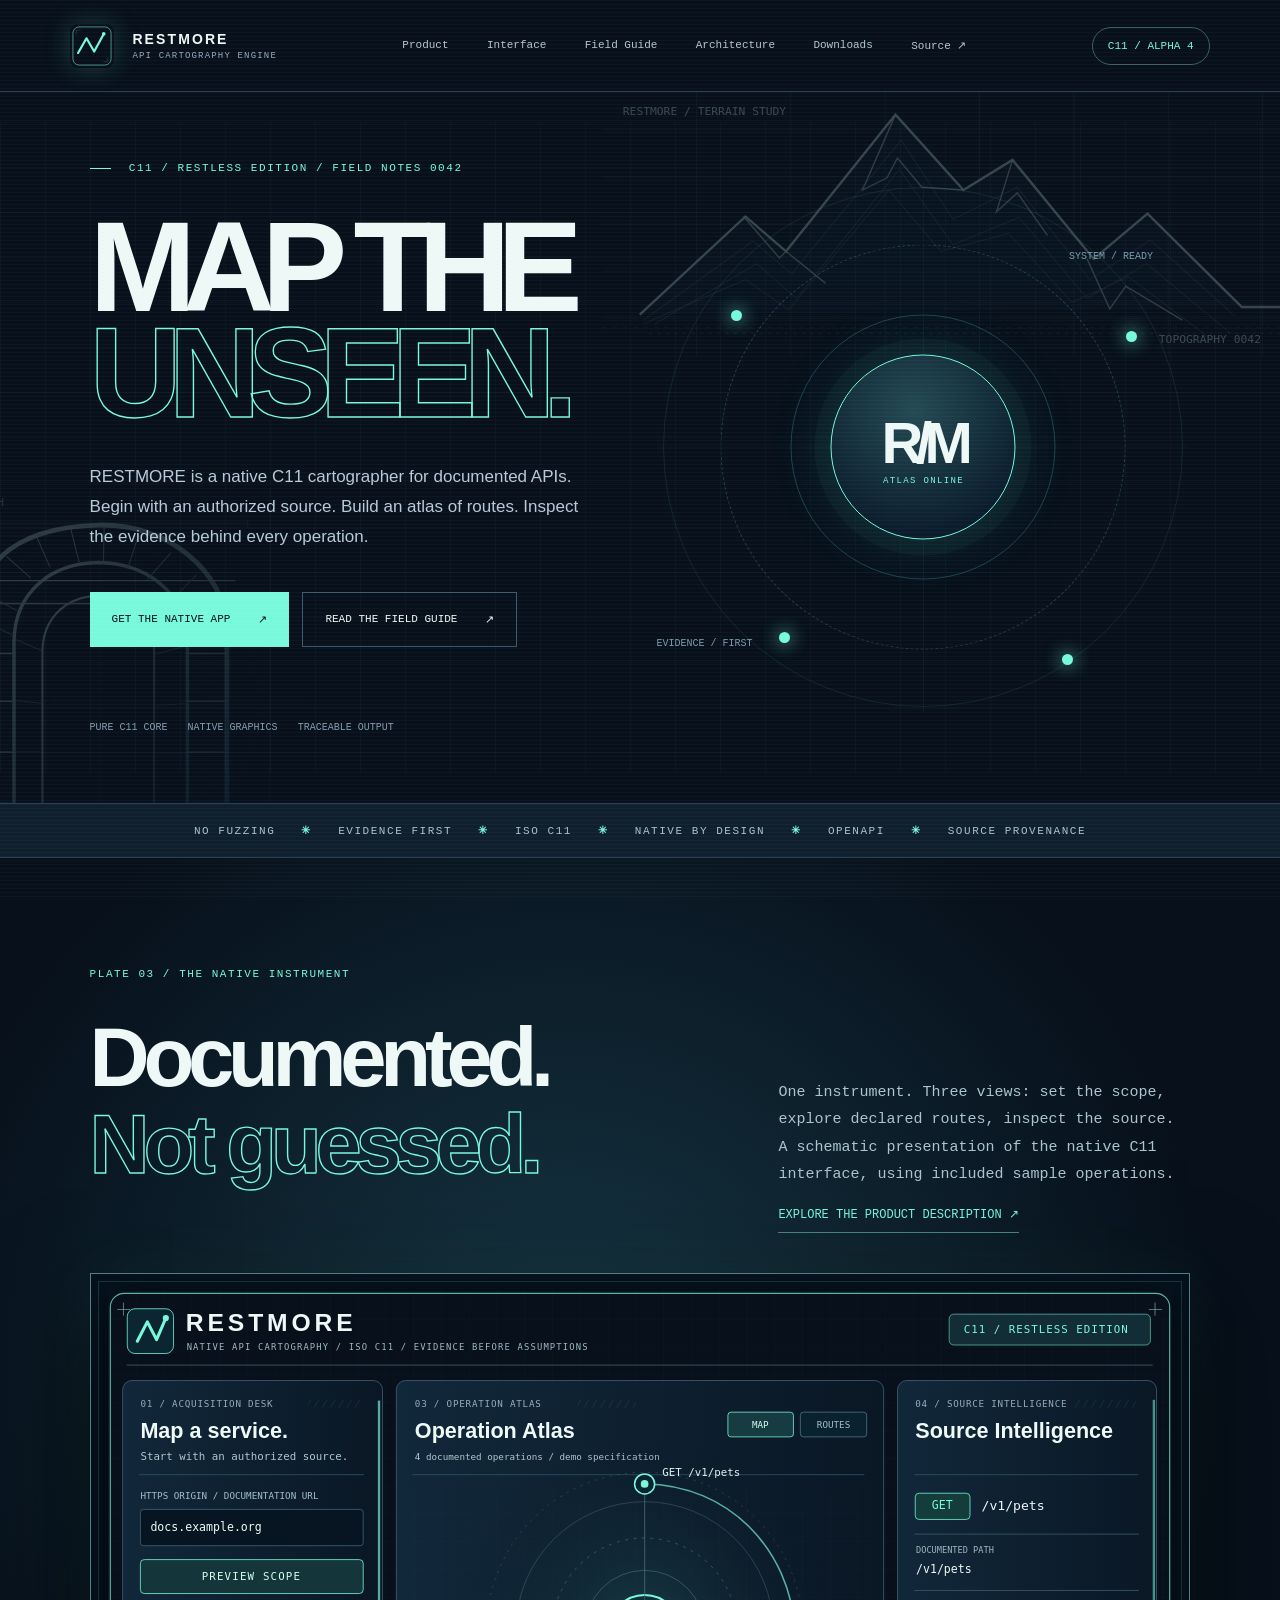
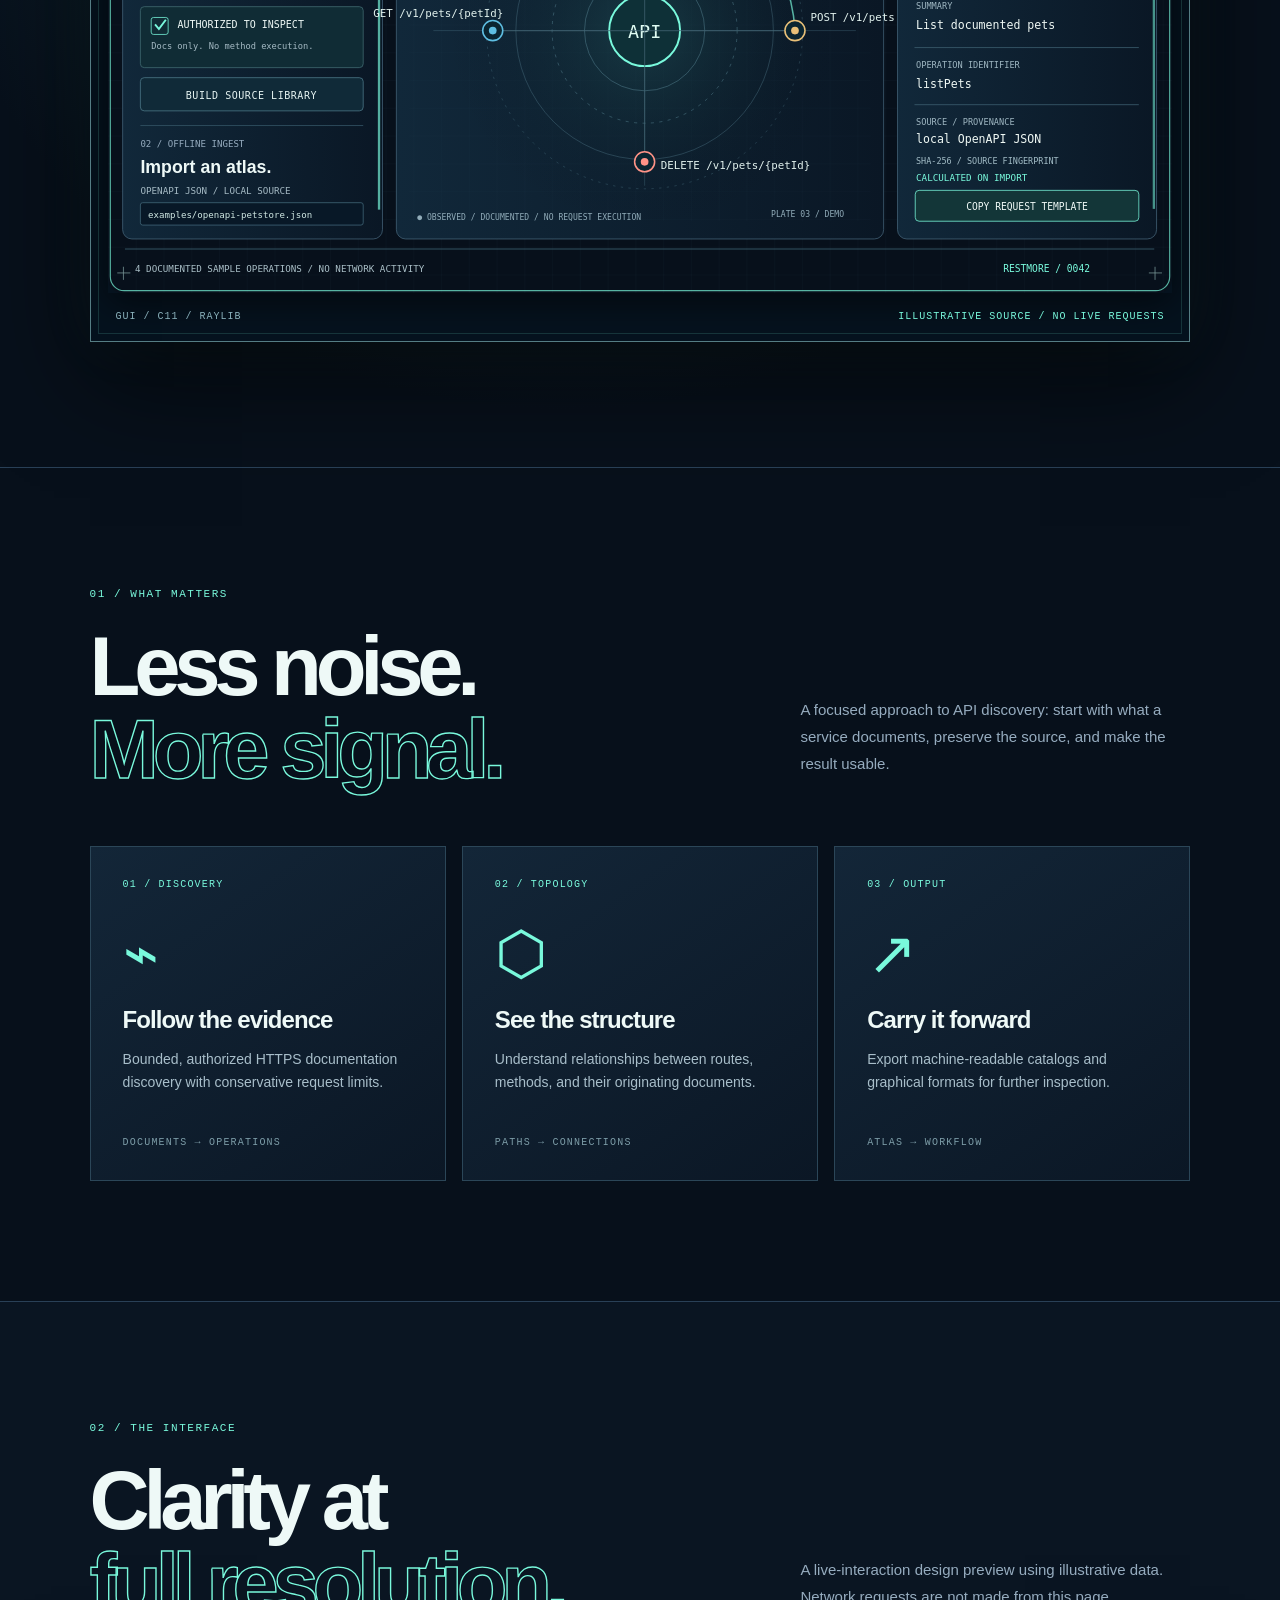
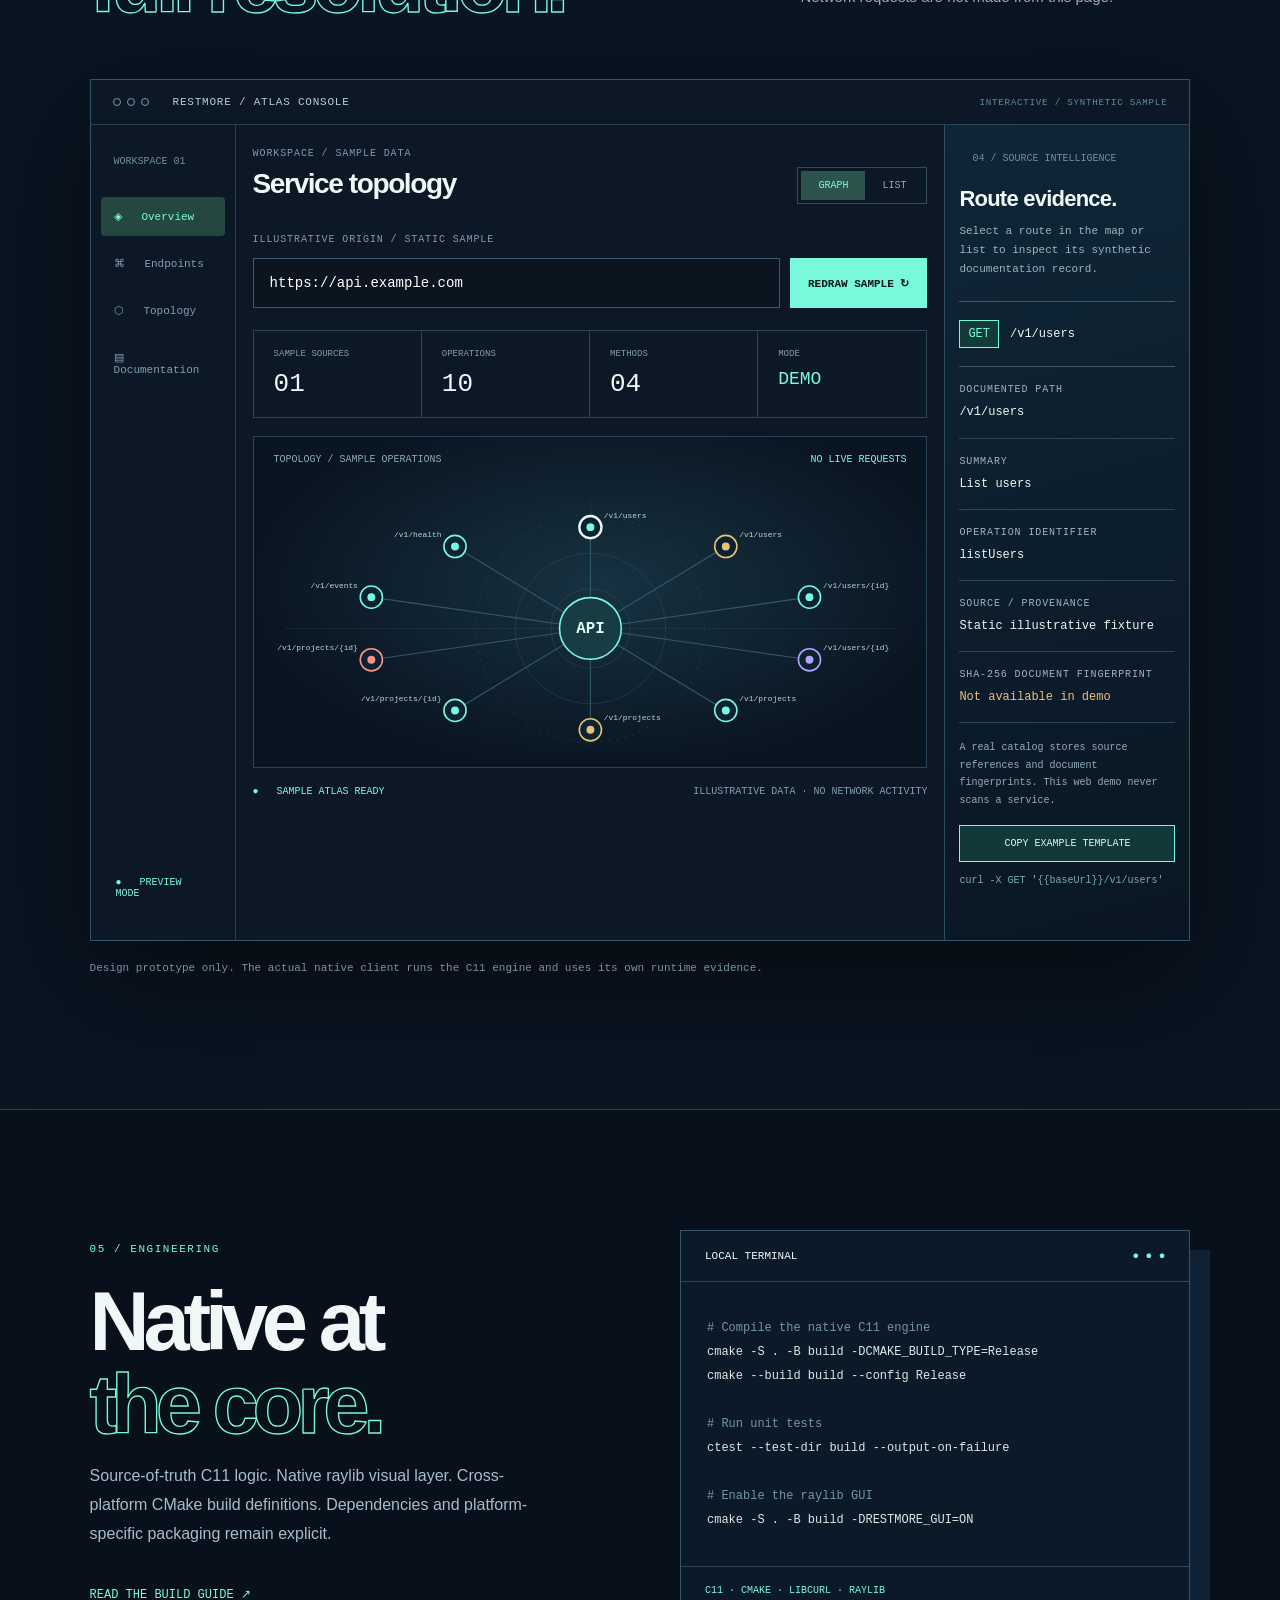
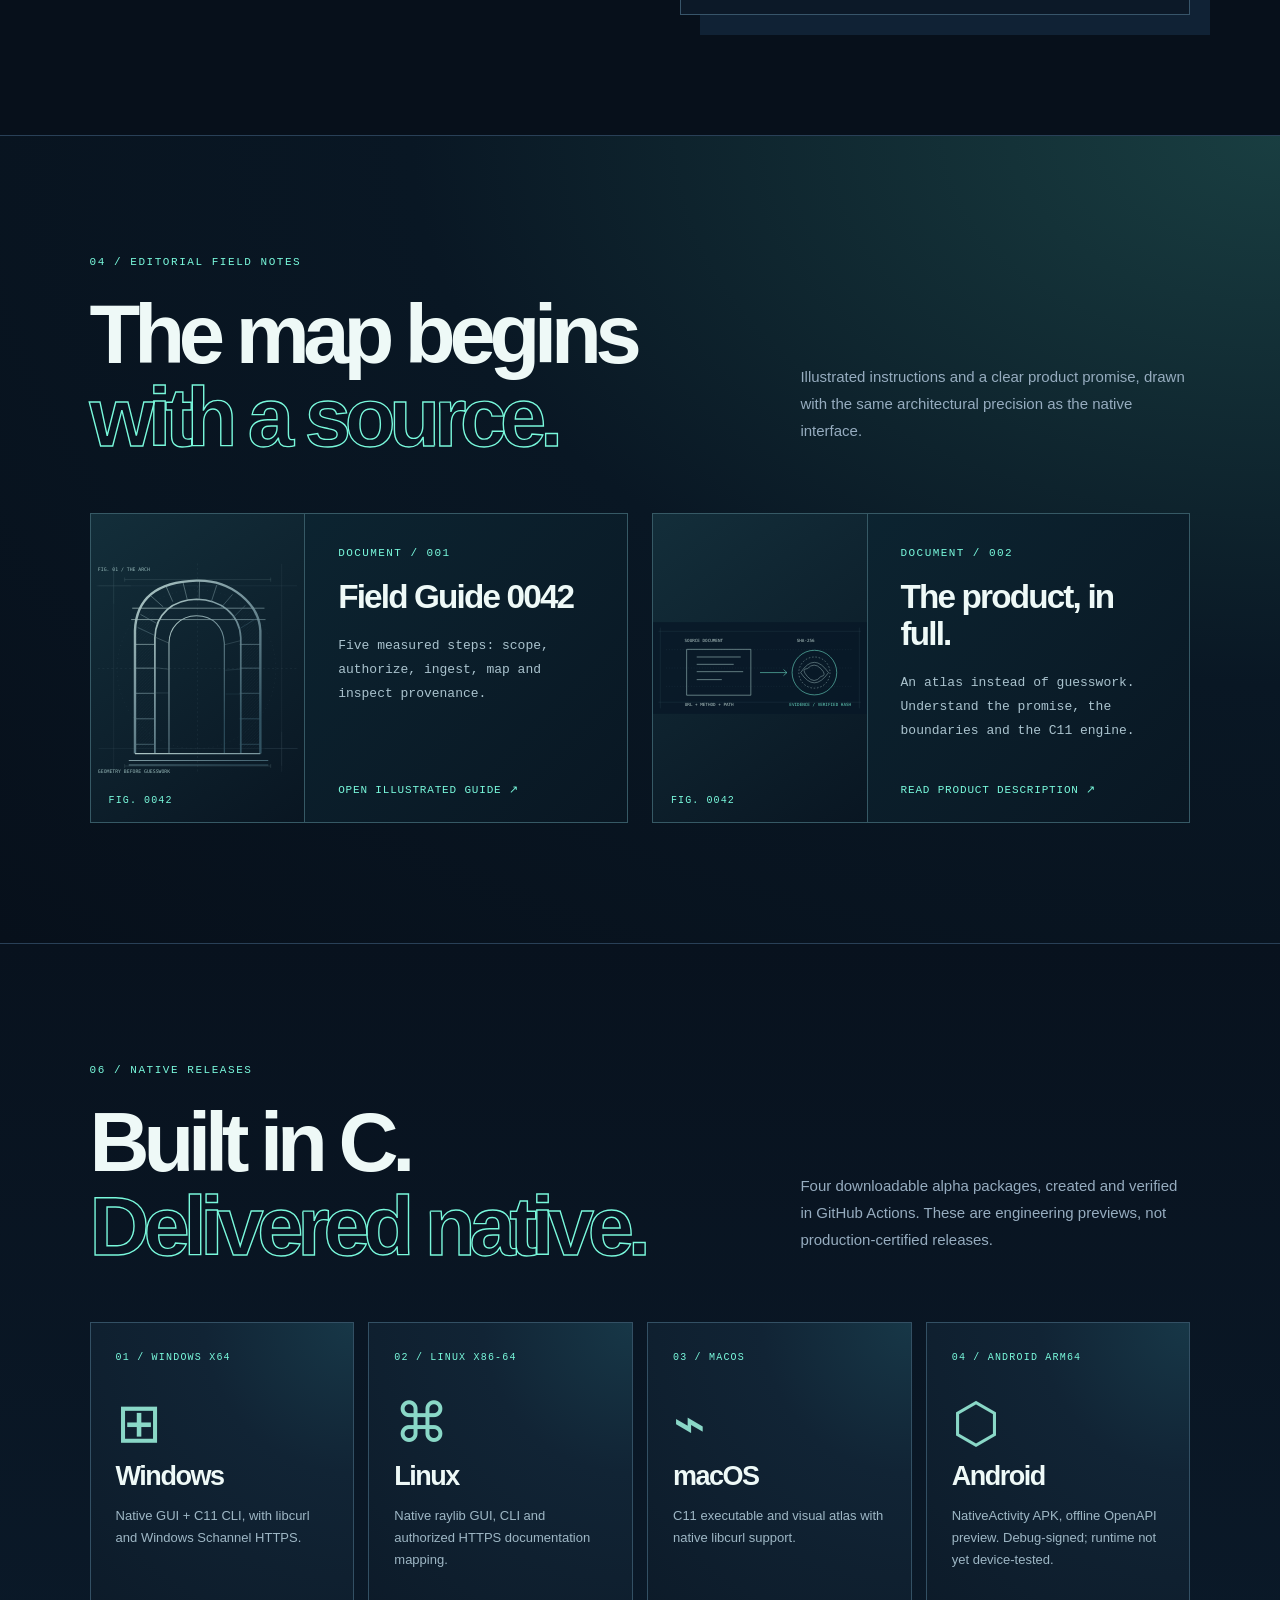
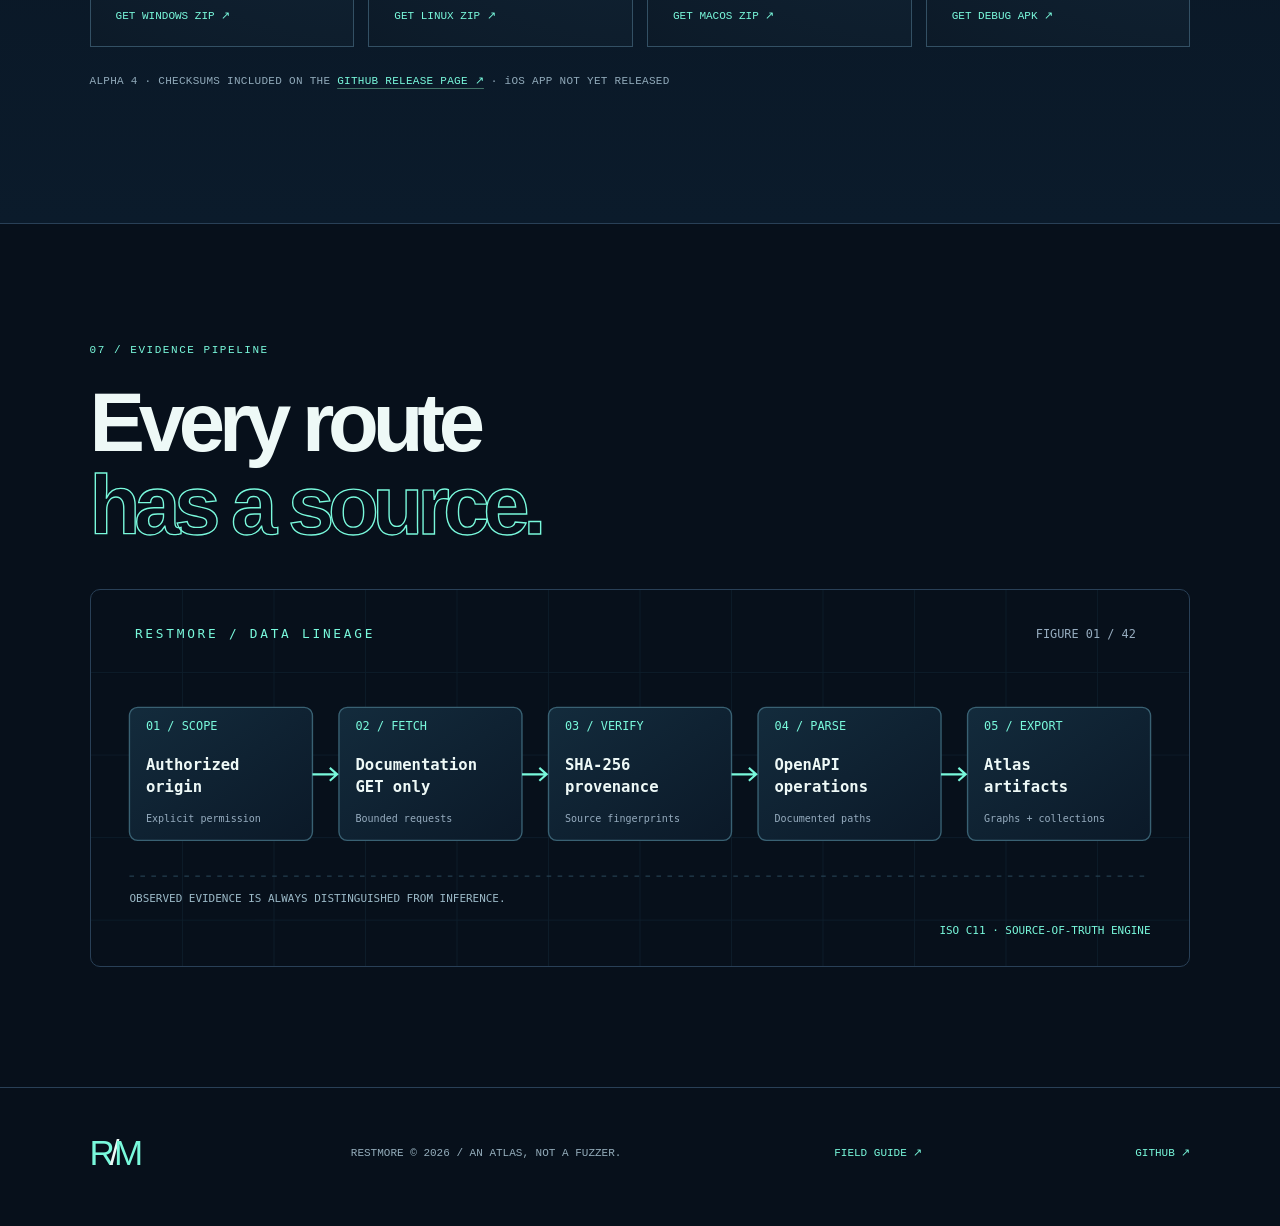
==== docs/index.html @ 7ebfd9aa "feat(pages): interactive synthetic operation inspector, route navigation and full three-column nativ" ====
<!doctype html>
<html lang="en"><head><meta charset="utf-8"><meta name="viewport" content="width=device-width,initial-scale=1">
<meta name="theme-color" content="#07101b"><meta name="description" content="RESTMORE. Evidence-first, native API cartography in C11.">
<title>RESTMORE / MAP THE UNSEEN.</title><link rel="icon" href="assets/restmore-mark.svg" type="image/svg+xml"><link rel="stylesheet" href="style.css"></head>
<body><header class="header"><a class="brand" href="#"><img class="brand-mark" src="assets/restmore-mark.svg" alt="" width="44" height="44"><span>RESTMORE<small>API CARTOGRAPHY ENGINE</small></span></a><nav><a href="product.html">Product</a><a href="#interface">Interface</a><a href="field-guide.html">Field Guide</a><a href="#architecture">Architecture</a><a href="#downloads">Downloads</a><a href="https://github.com/bspippi1337/restmore">Source ↗</a></nav><span class="version">C11 / ALPHA 4</span></header>
<main><section class="hero"><img class="hero-engraving" src="assets/engraved-arch.svg" alt="" aria-hidden="true"><img class="hero-terrain" src="assets/mountain-section.svg" alt="" aria-hidden="true"><div class="hero-copy"><div class="eyebrow"><i></i> C11 / RESTLESS EDITION / FIELD NOTES 0042</div><h1>MAP THE<br><em>UNSEEN.</em></h1><p>RESTMORE is a native C11 cartographer for documented APIs. Begin with an authorized source. Build an atlas of routes. Inspect the evidence behind every operation.</p><div class="buttons"><a class="primary" href="#downloads">GET THE NATIVE APP <span>↗</span></a><a class="outline" href="field-guide.html">READ THE FIELD GUIDE <span>↗</span></a></div><div class="hero-meta"><span>PURE C11 CORE</span><span>NATIVE GRAPHICS</span><span>TRACEABLE OUTPUT</span></div></div><div class="orbital" aria-label="Abstract concentric node network"><div class="orbit o1"></div><div class="orbit o2"></div><div class="orbit o3"></div><div class="center"><b>R/M</b><small>ATLAS ONLINE</small></div><span class="node n1"></span><span class="node n2"></span><span class="node n3"></span><span class="node n4"></span><div class="datum d1">SYSTEM / READY</div><div class="datum d2">EVIDENCE / FIRST</div></div></section>
<div class="ribbon">NO FUZZING <b>✳</b> EVIDENCE FIRST <b>✳</b> ISO C11 <b>✳</b> NATIVE BY DESIGN <b>✳</b> OPENAPI <b>✳</b> SOURCE PROVENANCE</div>
<section class="showcase" aria-labelledby="showcase-title">
<div class="showcase-heading"><div class="eyebrow">PLATE 03 / THE NATIVE INSTRUMENT</div><h2 id="showcase-title">Documented.<br><em>Not guessed.</em></h2><p>One instrument. Three views: set the scope, explore declared routes, inspect the source. A schematic presentation of the native C11 interface, using included sample operations.</p><a class="showcase-link" href="product.html">EXPLORE THE PRODUCT DESCRIPTION ↗</a></div>
<div class="showcase-frame"><img src="assets/native-console-plate.svg" alt="RESTMORE native interface illustration: acquisition desk, orbital operation atlas, and source intelligence inspector. Uses illustrative OpenAPI petstore data." loading="eager" decoding="async"><div class="showcase-frame-footer"><span>GUI / C11 / RAYLIB</span><span>ILLUSTRATIVE SOURCE / NO LIVE REQUESTS</span></div></div>
</section><section class="section" id="mission"><div class="section-head"><div><div class="eyebrow">01 / WHAT MATTERS</div><h2>Less noise.<br><em>More signal.</em></h2></div><p>A focused approach to API discovery: start with what a service documents, preserve the source, and make the result usable.</p></div><div class="cards"><article><div class="index">01 / DISCOVERY</div><div class="symbol">⌁</div><h3>Follow the evidence</h3><p>Bounded, authorized HTTPS documentation discovery with conservative request limits.</p><footer>DOCUMENTS → OPERATIONS</footer></article><article><div class="index">02 / TOPOLOGY</div><div class="symbol">⬡</div><h3>See the structure</h3><p>Understand relationships between routes, methods, and their originating documents.</p><footer>PATHS → CONNECTIONS</footer></article><article><div class="index">03 / OUTPUT</div><div class="symbol">↗</div><h3>Carry it forward</h3><p>Export machine-readable catalogs and graphical formats for further inspection.</p><footer>ATLAS → WORKFLOW</footer></article></div></section>
<section class="section interface" id="interface"><div class="section-head"><div><div class="eyebrow">02 / THE INTERFACE</div><h2>Clarity at<br><em>full resolution.</em></h2></div><p>A live-interaction design preview using illustrative data. Network requests are not made from this page.</p></div><div class="app"><div class="app-title"><span><i></i><i></i><i></i></span> RESTMORE / ATLAS CONSOLE <small>INTERACTIVE / SYNTHETIC SAMPLE</small></div><div class="app-inner"><aside><div class="sidebar-label">WORKSPACE 01</div><div class="active">◈ &nbsp; Overview</div><div>⌘ &nbsp; Endpoints</div><div>⬡ &nbsp; Topology</div><div>▤ &nbsp; Documentation</div><div class="sidebar-status">● &nbsp; PREVIEW MODE</div></aside><div class="canvas"><div class="canvas-top"><div><small>WORKSPACE / SAMPLE DATA</small><h3>Service topology</h3></div><div class="switch"><button class="selected" data-mode="graph" type="button" aria-pressed="true">GRAPH</button><button data-mode="list" type="button" aria-pressed="false">LIST</button></div></div><label for="origin">ILLUSTRATIVE ORIGIN / STATIC SAMPLE</label><div class="target"><input id="origin" value="https://api.example.com" aria-label="Illustrative source, not a live target" readonly><button id="render" type="button">REDRAW SAMPLE ↻</button></div><div class="stats"><div><small>SAMPLE SOURCES</small><strong>01</strong></div><div><small>OPERATIONS</small><strong>10</strong></div><div><small>METHODS</small><strong>04</strong></div><div><small>MODE</small><strong class="mint">DEMO</strong></div></div><div class="viz" id="viz"><div class="viz-label">TOPOLOGY / SAMPLE OPERATIONS <span>NO LIVE REQUESTS</span></div><svg id="graph" viewBox="0 0 850 330" role="img" aria-label="Illustrative API topology"><g id="edges"></g><g id="vertices"></g></svg></div><div class="list" id="list" hidden></div><div class="bottom">● &nbsp; SAMPLE ATLAS READY <span>ILLUSTRATIVE DATA · NO NETWORK ACTIVITY</span></div></div>
<section class="web-inspector" aria-label="Illustrative source intelligence"><span class="sidebar-label">04 / SOURCE INTELLIGENCE</span><h3>Route evidence.</h3><p class="inspector-intro">Select a route in the map or list to inspect its synthetic documentation record.</p>
<div class="inspector-method-row"><span id="inspector-method" class="inspector-method" data-method="GET">GET</span><code id="inspector-path">/v1/users</code></div>
<dl><dt>DOCUMENTED PATH</dt><dd id="inspector-path-detail">/v1/users</dd><dt>SUMMARY</dt><dd id="inspector-summary">List users</dd><dt>OPERATION IDENTIFIER</dt><dd id="inspector-id">listUsers</dd><dt>SOURCE / PROVENANCE</dt><dd>Static illustrative fixture</dd><dt>SHA-256 DOCUMENT FINGERPRINT</dt><dd class="inspector-caution">Not available in demo</dd></dl>
<p class="inspector-note">A real catalog stores source references and document fingerprints. This web demo never scans a service.</p>
<button id="copy-template" class="copy-template" type="button">COPY EXAMPLE TEMPLATE</button>
<code id="inspector-template" class="inspector-template">curl -X GET '{{baseUrl}}/v1/users'</code>
<span id="copy-status" class="copy-status" role="status" aria-live="polite"></span>
</section></div></div><p class="disclaimer">Design prototype only. The actual native client runs the C11 engine and uses its own runtime evidence.</p></section>
<section class="section architecture" id="architecture"><div><div class="eyebrow">05 / ENGINEERING</div><h2>Native at<br><em>the core.</em></h2><p>Source-of-truth C11 logic. Native raylib visual layer. Cross-platform CMake build definitions. Dependencies and platform-specific packaging remain explicit.</p><a href="https://github.com/bspippi1337/restmore/blob/main/docs/BUILD.md" class="text-link">READ THE BUILD GUIDE ↗</a></div><div class="terminal"><div class="terminal-title">LOCAL TERMINAL <span>● ● ●</span></div><pre><code><span># Compile the native C11 engine</span>
cmake -S . -B build -DCMAKE_BUILD_TYPE=Release
cmake --build build --config Release

<span># Run unit tests</span>
ctest --test-dir build --output-on-failure

<span># Enable the raylib GUI</span>
cmake -S . -B build -DRESTMORE_GUI=ON</code></pre><div class="terminal-end">C11 · CMAKE · LIBCURL · RAYLIB</div></div></section><section class="section field-notes" id="guide"><div class="section-head"><div><div class="eyebrow">04 / EDITORIAL FIELD NOTES</div><h2>The map begins<br><em>with a source.</em></h2></div><p>Illustrated instructions and a clear product promise, drawn with the same architectural precision as the native interface.</p></div><div class="field-notes-grid"><a class="field-note" href="field-guide.html"><div class="field-note-art"><img src="assets/engraved-arch.svg" alt="Graphite-style architectural arch illustration, symbolizing an authorized starting point." loading="lazy"></div><div class="field-note-body"><span>DOCUMENT / 001</span><h3>Field Guide 0042</h3><p>Five measured steps: scope, authorize, ingest, map and inspect provenance.</p><strong>OPEN ILLUSTRATED GUIDE ↗</strong></div></a><a class="field-note" href="product.html"><div class="field-note-art"><img src="assets/evidence-ledger.svg" alt="Original evidence ledger illustration from document to SHA-256 fingerprint." loading="lazy"></div><div class="field-note-body"><span>DOCUMENT / 002</span><h3>The product, in full.</h3><p>An atlas instead of guesswork. Understand the promise, the boundaries and the C11 engine.</p><strong>READ PRODUCT DESCRIPTION ↗</strong></div></a></div></section><section class="section download-section" id="downloads">
<div class="section-head"><div><div class="eyebrow">06 / NATIVE RELEASES</div><h2>Built in C.<br><em>Delivered native.</em></h2></div><p>Four downloadable alpha packages, created and verified in GitHub Actions. These are engineering previews, not production-certified releases.</p></div>
<div class="download-grid">
<a class="download-card" href="https://github.com/bspippi1337/restmore/releases/download/v0.1.0-alpha.4/restmore-v0.1.0-alpha.4-windows-x64-https.zip"><span class="platform">01 / WINDOWS X64</span><span class="platform-mark">⊞</span><strong>Windows</strong><p>Native GUI + C11 CLI, with libcurl and Windows Schannel HTTPS.</p><span class="download-link">GET WINDOWS ZIP ↗</span></a>
<a class="download-card" href="https://github.com/bspippi1337/restmore/releases/download/v0.1.0-alpha.4/restmore-v0.1.0-alpha.4-linux-x86_64.zip"><span class="platform">02 / LINUX X86-64</span><span class="platform-mark">⌘</span><strong>Linux</strong><p>Native raylib GUI, CLI and authorized HTTPS documentation mapping.</p><span class="download-link">GET LINUX ZIP ↗</span></a>
<a class="download-card" href="https://github.com/bspippi1337/restmore/releases/download/v0.1.0-alpha.4/restmore-v0.1.0-alpha.4-macos-native.zip"><span class="platform">03 / MACOS</span><span class="platform-mark">⌁</span><strong>macOS</strong><p>C11 executable and visual atlas with native libcurl support.</p><span class="download-link">GET MACOS ZIP ↗</span></a>
<a class="download-card" href="https://github.com/bspippi1337/restmore/releases/download/v0.1.0-alpha.4/restmore-v0.1.0-alpha.4-android-arm64-debug.apk"><span class="platform">04 / ANDROID ARM64</span><span class="platform-mark">⬡</span><strong>Android</strong><p>NativeActivity APK, offline OpenAPI preview. Debug-signed; runtime not yet device-tested.</p><span class="download-link">GET DEBUG APK ↗</span></a>
</div>
<p class="download-disclaimer">ALPHA 4 · CHECKSUMS INCLUDED ON THE <a href="https://github.com/bspippi1337/restmore/releases/tag/v0.1.0-alpha.4">GITHUB RELEASE PAGE ↗</a> · iOS APP NOT YET RELEASED</p>
</section><section class="section evidence"><div class="eyebrow">07 / EVIDENCE PIPELINE</div><h2>Every route<br><em>has a source.</em></h2><img src="assets/evidence-pipeline.svg" style="display:block;width:100%;margin-top:42px;border:1px solid #294057;border-radius:10px" alt="Five-stage RESTMORE pipeline: authorized scope, bounded documentation fetch, SHA-256 provenance, OpenAPI parsing, atlas exports." loading="lazy"></section></main><footer class="footer"><strong>R<span>/</span>M</strong><span>RESTMORE © 2026 / AN ATLAS, NOT A FUZZER.</span><a href="field-guide.html">FIELD GUIDE ↗</a><a href="https://github.com/bspippi1337/restmore">GITHUB ↗</a></footer><script src="app.js"></script></body></html>
---- docs/style.css ----
:root{--bg:#07101b;--pane:#0e1b2b;--mint:#79f9dc;--text:#eef9f7;--dim:#96acbf;--line:#294057;--mono:ui-monospace,SFMono-Regular,Consolas,monospace;--sans:Inter,Arial,Helvetica,sans-serif}*{box-sizing:border-box}html{scroll-behavior:smooth}body{margin:0;background:var(--bg);color:var(--text);font-family:var(--sans);overflow-x:hidden}body:before{content:"";position:fixed;inset:0;z-index:20;pointer-events:none;opacity:.06;background-image:repeating-linear-gradient(0deg,transparent 0px,transparent 3px,#fff 4px)}a{color:inherit;text-decoration:none}.header{min-height:92px;display:flex;align-items:center;justify-content:space-between;padding:18px clamp(22px,5.5vw,90px);gap:20px;border-bottom:1px solid var(--line);position:relative;z-index:5}.brand{display:flex;align-items:center;gap:18px;font-weight:800;letter-spacing:.15em;font-size:14px}.brand small{display:block;color:var(--dim);font:9px var(--mono);margin-top:4px;letter-spacing:.13em}.sigil{font-size:31px;letter-spacing:-.16em;color:var(--mint)}.sigil span,.footer strong span{color:var(--text)}nav{display:flex;gap:clamp(16px,3vw,45px)}nav a,.version{font:11px var(--mono);color:#b4c8d3}nav a:hover,.text-link:hover{color:var(--mint)}.version{border:1px solid #3a605d;padding:12px 15px;border-radius:30px;color:var(--mint)}.hero{min-height:710px;display:grid;grid-template-columns:1.03fr .97fr;align-items:center;padding:70px clamp(22px,7vw,125px);overflow:hidden;position:relative;border-bottom:1px solid var(--line)}.hero-copy{position:relative;z-index:2}.eyebrow{color:var(--mint);font:11px var(--mono);letter-spacing:.14em}.eyebrow i{display:inline-block;width:21px;height:1px;background:var(--mint);vertical-align:middle;margin-right:10px}.hero h1{font-size:clamp(73px,10vw,160px);letter-spacing:-.105em;line-height:.83;margin:40px 0 36px;font-weight:800}.hero h1 em,h2 em{font-style:normal;color:transparent;-webkit-text-stroke:1.4px var(--mint)}.hero p{max-width:500px;color:#b7cad8;font-size:17px;line-height:1.75}.buttons{display:flex;gap:13px;flex-wrap:wrap;margin:40px 0 75px}.buttons a{font:11px var(--mono);display:flex;align-items:center;justify-content:space-between;min-width:190px;gap:28px;padding:20px 22px;transition:all .2s}.primary{background:var(--mint);color:var(--bg)}.primary:hover{background:white}.outline{border:1px solid #3b596c}.outline:hover{border-color:var(--mint)}.hero-meta{display:flex;gap:20px;flex-wrap:wrap;color:#849daf;font:10px var(--mono)}.orbital{height:530px;min-width:0;position:relative;background:linear-gradient(transparent calc(50% - 1px),#213a5038 50%,transparent calc(50% + 1px)),linear-gradient(90deg,transparent calc(50% - 1px),#213a5038 50%,transparent calc(50% + 1px))}.orbit{position:absolute;left:50%;top:50%;transform:translate(-50%,-50%);border-radius:50%;border:1px solid #3b75847a}.o1{width:265px;height:265px}.o2{width:405px;height:405px;border-style:dashed;animation:rotate 55s linear infinite}.o3{width:520px;height:520px;opacity:.45}@keyframes rotate{to{transform:translate(-50%,-50%) rotate(360deg)}}.center{width:185px;height:185px;border-radius:50%;border:1px solid var(--mint);box-shadow:0 0 65px #39dbc929,0 0 0 16px #62e8d10b;background:radial-gradient(circle at 45% 30%,#244b54,#0b1d2d 75%);display:grid;align-content:center;justify-items:center;position:absolute;left:50%;top:50%;transform:translate(-50%,-50%);z-index:2}.center b{font-size:58px;letter-spacing:-.13em}.center small{font:9px var(--mono);color:var(--mint);letter-spacing:.15em}.node{position:absolute;width:11px;height:11px;background:var(--mint);border-radius:50%;box-shadow:0 0 18px var(--mint);z-index:3}.n1{left:14%;top:24%}.n2{right:10%;top:28%}.n3{left:23%;bottom:13%}.n4{right:22%;bottom:9%}.datum{position:absolute;font:10px var(--mono);color:#789cac}.d1{top:13%;right:7%}.d2{bottom:12%;left:0}.ribbon{white-space:nowrap;overflow:hidden;background:#101f2d;border-bottom:1px solid var(--line);padding:20px 0;font:11px var(--mono);letter-spacing:.14em;text-align:center;color:#a8c2cf}.ribbon b{color:var(--mint);margin:0 18px}.section{padding:120px clamp(22px,7vw,125px);border-bottom:1px solid var(--line)}.section-head{display:flex;justify-content:space-between;align-items:end;gap:45px;margin-bottom:54px}.section-head>p{max-width:390px;color:var(--dim);font-size:15px;line-height:1.8}h2{font-size:clamp(49px,6.5vw,95px);line-height:1;letter-spacing:-.075em;margin:25px 0 0}.cards{display:grid;grid-template-columns:repeat(3,1fr);gap:16px}.cards article{min-height:335px;border:1px solid #2b4658;background:linear-gradient(145deg,#132638,#0b1725);padding:32px;display:flex;flex-direction:column}.index,.cards footer{font:10px var(--mono);color:var(--mint);letter-spacing:.12em}.symbol{font-size:60px;color:var(--mint);margin:28px 0 18px}.cards h3{font-size:24px;letter-spacing:-.04em;margin:0}.cards p{font-size:14px;line-height:1.7;color:#a8beca}.cards footer{margin-top:auto;padding-top:25px;color:#7d9da8}.interface{background:#0a1522}.app{border:1px solid #35546a;background:#0c1826;box-shadow:0 40px 110px #0008}.app-title{padding:16px 22px;border-bottom:1px solid #2a4355;display:flex;gap:24px;align-items:center;font:11px var(--mono);letter-spacing:.07em;color:#b8ccd4}.app-title>span{display:flex;gap:6px}.app-title i{width:8px;height:8px;border:1px solid #729eaf;border-radius:50%}.app-title small{margin-left:auto;color:#628a9e}.app-inner{display:grid;grid-template-columns:207px 1fr;min-height:610px}.app aside{border-right:1px solid #293e50;padding:30px 16px;display:flex;flex-direction:column;gap:8px}.app aside>div:not(.sidebar-label):not(.sidebar-status){padding:13px;border-radius:4px;font:12px var(--mono);color:#829eaf}.app aside .active{background:#24483f;color:var(--mint)!important}.sidebar-label{font:10px var(--mono);color:#708e9c;padding:5px 13px 22px}.sidebar-status{margin-top:auto;font:10px var(--mono);color:var(--mint);padding:15px}.canvas{padding:26px 30px;min-width:0}.canvas-top{display:flex;justify-content:space-between;align-items:center}.canvas-top small,.canvas label{font:10px var(--mono);color:#7d9bb0;letter-spacing:.09em}.canvas h3{font-size:28px;letter-spacing:-.05em;margin:8px 0 28px}.switch{border:1px solid #314b5d;padding:3px;display:flex}.switch button{background:transparent;border:0;color:#8ba8b7;padding:9px 17px;font:10px var(--mono)}.switch button.selected{background:#2d534d;color:var(--mint)}.target{display:flex;gap:10px;margin:12px 0 22px}.target input{flex:1;min-width:0;background:#0b1520;color:white;border:1px solid #3d596c;padding:16px;font:14px var(--mono);outline:none}.target input:focus{border-color:var(--mint)}.target button{background:var(--mint);border:0;color:#081520;padding:0 18px;font:11px var(--mono);font-weight:700}.stats{display:grid;grid-template-columns:repeat(4,1fr);border:1px solid #2b4557;margin-bottom:18px}.stats>div{padding:18px 20px;border-right:1px solid #2b4557}.stats>div:last-child{border:0}.stats small{display:block;color:#809ead;font:9px var(--mono)}.stats strong{display:block;font:26px var(--mono);margin-top:10px}.stats .mint{color:var(--mint);font-size:18px}.viz{background:radial-gradient(ellipse at 52% 45%,#173241,#0a1522 70%);border:1px solid #294459;min-height:320px}.viz-label{display:flex;justify-content:space-between;color:#88a9b7;font:10px var(--mono);padding:17px 20px}.viz-label span{color:var(--mint)}svg{display:block;width:100%;height:285px}.list{border:1px solid #294459;min-height:320px;padding:20px}.list>div{padding:12px;border-bottom:1px solid #263b4f;font:12px var(--mono);display:flex;gap:18px}.method{min-width:58px;color:var(--mint)}.bottom{display:flex;justify-content:space-between;font:10px var(--mono);color:var(--mint);padding-top:18px}.bottom span{color:#829eaf}.disclaimer{font:11px/1.7 var(--mono);color:#7893a3;margin-top:18px}.architecture{display:grid;grid-template-columns:1fr 1fr;gap:80px;align-items:center}.architecture p{color:#a6bdca;line-height:1.8;max-width:440px}.text-link{display:inline-block;color:var(--mint);margin-top:22px;font:12px var(--mono)}.terminal{background:#0c1928;border:1px solid #38556a;box-shadow:20px 20px 0 #102235}.terminal-title{border-bottom:1px solid #2d4658;padding:19px 24px;font:11px var(--mono)}.terminal-title span{float:right;color:var(--mint)}.terminal pre{overflow:auto;padding:22px 26px;font:12px/2 var(--mono);color:#d2ece6}.terminal pre span{color:#7395a6}.terminal-end{padding:18px 24px;border-top:1px solid #2d4658;font:10px var(--mono);color:var(--mint)}.footer{padding:45px clamp(22px,7vw,125px);display:flex;align-items:center;justify-content:space-between;gap:20px;font:11px var(--mono);color:#94adbb}.footer strong{font:35px var(--sans);letter-spacing:-.15em;color:var(--mint)}.footer a{color:var(--mint)}@media(max-width:1050px){.header nav{display:none}.hero{grid-template-columns:1fr}.orbital{position:absolute;width:550px;right:-230px;opacity:.45}.hero-copy{max-width:650px}.cards{grid-template-columns:1fr}.cards article{min-height:280px}.architecture{grid-template-columns:1fr}.section-head{display:block}.app-inner{grid-template-columns:1fr}.app aside{display:none}}@media(max-width:600px){.hero{min-height:680px;padding-top:90px}.hero h1{font-size:clamp(62px,15vw,96px)}.hero p{font-size:15px}.orbital{right:-330px}.hero-meta{gap:12px}.section{padding-top:80px;padding-bottom:80px}.canvas{padding:16px}.app-title{font-size:9px}.app-title small{display:none}.stats>div{padding:10px}.stats strong{font-size:18px}.stats small{font-size:8px}.target{display:block}.target input{width:100%;margin-bottom:9px}.target button{padding:14px;width:100%}.canvas h3{font-size:23px}.viz-label{font-size:8px;gap:12px}.bottom{display:block}.bottom span{display:block;margin-top:8px}.footer{flex-wrap:wrap}.ribbon{font-size:9px}}@media(prefers-reduced-motion:reduce){*,*:before,*:after{animation:none!important;scroll-behavior:auto!important}}

/* 05 / Native release showroom: high-contrast, responsive, honest status */
.download-section{background:linear-gradient(180deg,#08121e,#0b1b2b)}
.download-grid{display:grid;grid-template-columns:repeat(4,minmax(0,1fr));gap:14px}
.download-card{position:relative;display:flex;flex-direction:column;min-height:325px;padding:29px 25px 24px;border:1px solid #335064;background:radial-gradient(circle at 100% 0%,#173747 0,#112435 36%,#0c1a28 100%);transition:transform .22s ease,border-color .22s ease,box-shadow .22s ease;overflow:hidden}
.download-card:before{content:"";position:absolute;inset:0 auto 0 0;width:3px;background:var(--mint);transform:scaleY(0);transform-origin:bottom;transition:transform .23s ease}
.download-card:hover,.download-card:focus-visible{transform:translateY(-4px);border-color:var(--mint);box-shadow:0 25px 65px #0006;outline:none}
.download-card:hover:before,.download-card:focus-visible:before{transform:scaleY(1)}
.download-card .platform{font:10px var(--mono);color:var(--mint);letter-spacing:.12em}
.download-card .platform-mark{font-size:55px;color:#9ef6e0;opacity:.86;line-height:1.2;margin:27px 0 5px}
.download-card strong{font-size:27px;letter-spacing:-.055em}
.download-card p{font-size:13px;line-height:1.7;color:#9eb7c5;margin-bottom:30px}
.download-card .download-link{font:11px var(--mono);color:var(--mint);margin-top:auto}
.download-disclaimer{color:#91aaba;font:11px/1.9 var(--mono);margin-top:24px;letter-spacing:.025em}
.download-disclaimer a{color:var(--mint);text-decoration:underline;text-decoration-color:#427368;text-underline-offset:4px}
@media(max-width:1140px){.download-grid{grid-template-columns:repeat(2,minmax(0,1fr))}}
@media(max-width:610px){.download-grid{grid-template-columns:1fr}.download-card{min-height:265px}.download-card .platform-mark{margin:15px 0 3px;font-size:45px}}
@media(prefers-reduced-motion:reduce){.download-card{transition:none}.download-card:hover,.download-card:focus-visible{transform:none}}

/* 0042 / The architect's edition: product introduction + field notes */
.header .brand-mark{display:block;width:44px;height:44px;flex:none;filter:drop-shadow(0 0 12px #79f9dc31)}
.hero-engraving{position:absolute;left:-9%;bottom:-17%;width:35%;max-width:430px;opacity:.19;pointer-events:none;filter:contrast(1.15)}
.hero-terrain{position:absolute;top:0;right:-6%;width:59%;opacity:.27;pointer-events:none;filter:drop-shadow(0 0 32px #70d8c513)}
.hero:after{content:"";position:absolute;left:0;top:30px;height:calc(100% - 60px);width:100%;background-image:linear-gradient(#45607513 1px,transparent 1px),linear-gradient(90deg,#45607513 1px,transparent 1px);background-size:45px 45px;z-index:0;pointer-events:none}
.hero .orbital{z-index:1}
.hero .hero-copy{z-index:2}
.showcase{background:radial-gradient(ellipse at 44% 42%,#153542,#07101b 65%);padding:110px clamp(22px,7vw,125px) 125px;border-bottom:1px solid #294057}
.showcase-heading{display:grid;grid-template-columns:minmax(0,1fr) minmax(0,.65fr);align-items:end;gap:34px 55px;margin-bottom:40px}
.showcase-heading .eyebrow{grid-column:1/-1}
.showcase-heading h2{margin:0;line-height:1.05}
.showcase-heading p{font:15px/1.83 var(--mono);color:#abc4ce;max-width:520px;margin:0}
.showcase-link{color:#79f9dc;grid-column:2;justify-self:start;font:12px var(--mono);margin-top:-15px;border-bottom:1px solid #4a877f;padding-bottom:10px}
.showcase-link:hover,.showcase-link:focus-visible{color:#fff;border-color:#79f9dc}
.showcase-frame{position:relative;background:#05121e;border:1px solid #557d84;box-shadow:0 35px 100px #000a,0 0 55px #79f9dc10;padding:17px;overflow:hidden}
.showcase-frame:before{content:"";position:absolute;inset:7px;border:1px solid #79f9dc26;pointer-events:none}
.showcase-frame>img{display:block;width:100%;height:auto;box-shadow:0 8px 35px #0009}
.showcase-frame-footer{display:flex;justify-content:space-between;gap:16px;flex-wrap:wrap;font:10px var(--mono);letter-spacing:.1em;color:#8ab1bb;padding:18px 8px 2px}
.showcase-frame-footer span:last-child{color:#79f9dc}
.field-notes{background:radial-gradient(ellipse at 100% 0,#193e41 0%,#091724 48%,#07101b 100%)}
.field-notes-grid{display:grid;grid-template-columns:repeat(2,minmax(0,1fr));gap:24px}
.field-note{display:grid;grid-template-columns:40% 60%;min-height:310px;border:1px solid #365965;background:linear-gradient(135deg,#0d2835,#091723);transition:border-color .18s ease,transform .18s ease;overflow:hidden}
.field-note:hover,.field-note:focus-visible{border-color:#79f9dc;transform:translateY(-3px);outline:none}
.field-note-art{background:linear-gradient(145deg,#132e3a,#091622);position:relative;overflow:hidden;border-right:1px solid #365965}
.field-note-art:after{content:"FIG. 0042";position:absolute;left:18px;bottom:16px;color:#79f9dc;font:10px var(--mono);letter-spacing:.11em}
.field-note-art img{display:block;width:100%;height:100%;max-height:390px;object-fit:contain;opacity:.82;transition:transform .25s ease}
.field-note:hover img{transform:scale(1.045)}
.field-note-body{padding:33px 33px 26px;display:flex;flex-direction:column}
.field-note-body>span{color:#79f9dc;letter-spacing:.13em;font:11px var(--mono)}
.field-note h3{font-size:clamp(24px,2.6vw,37px);line-height:1.1;letter-spacing:-.055em;margin:20px 0 18px}
.field-note p{font:13px/1.85 var(--mono);color:#aac3ce;margin:0}
.field-note strong{margin-top:auto;padding-top:30px;font:11px var(--mono);color:#79f9dc;letter-spacing:.075em}
.footer{column-gap:28px}
@media(max-width:1150px){.field-notes-grid{grid-template-columns:1fr}.field-note{min-height:265px}.showcase-heading{grid-template-columns:1fr 1fr}}
@media(max-width:780px){.showcase{padding:72px 22px 86px}.showcase-heading{display:block}.showcase-heading h2{margin:18px 0 24px}.showcase-heading p{margin-bottom:20px}.showcase-link{display:inline-block;margin:0 0 24px}.showcase-frame{padding:5px}.showcase-frame-footer{font-size:9px}.field-note{grid-template-columns:35% 65%}.field-note-body{padding:22px}.hero-engraving{opacity:.095;left:-24%;width:70%}.hero-terrain{opacity:.16;width:100%;right:-48%}}
@media(max-width:530px){.field-note{display:flex;flex-direction:column}.field-note-art{height:200px;border-right:0;border-bottom:1px solid #365965}.field-note-art img{max-height:200px}.field-note-body{min-height:240px}.field-note h3{font-size:29px}.showcase-frame-footer{display:block}.showcase-frame-footer span{display:block;margin-bottom:7px}}
@media(prefers-reduced-motion:reduce){.field-note,.field-note img{transition:none!important}.field-note:hover,.field-note:focus-visible{transform:none}.field-note:hover img{transform:none}}

/* Native-aligned three-column interactive atlas with an honest synthetic inspector */
.app-inner{grid-template-columns:175px minmax(0,1fr) minmax(240px,280px)}
.app aside{padding:26px 10px}
.app aside>div:not(.sidebar-label):not(.sidebar-status){font-size:11px}
.app .canvas{padding:22px;min-width:0}
.web-inspector{padding:26px 21px 20px;border-left:1px solid #2c4d5e;background:linear-gradient(165deg,#0f2637,#0a1623);min-width:0}
.web-inspector h3{font-size:22px;line-height:1.1;letter-spacing:-.035em;margin:22px 0 11px}
.web-inspector .inspector-intro{font:11px/1.7 var(--mono);color:#9cb5bf;margin-bottom:23px}
.inspector-method-row{display:flex;flex-wrap:wrap;gap:11px;align-items:center;border-top:1px solid #3b5967;border-bottom:1px solid #3b5967;padding:18px 0}
.inspector-method{color:#79f9dc;background:#143b39;border:1px solid #79f9dc;padding:6px 8px;font:12px var(--mono)}
.inspector-method[data-method=POST]{color:#e9c078;border-color:#e9c078;background:#43372035}
.inspector-method[data-method=DELETE]{color:#ff9387;border-color:#ff9387;background:#43282235}
.inspector-method[data-method=PATCH]{color:#b1a4ff;border-color:#b1a4ff;background:#2d294835}
.inspector-method-row code{font:12px/1.5 var(--mono);color:#edf7f3;overflow-wrap:anywhere}
.web-inspector dl{margin:0}
.web-inspector dt{font:10px var(--mono);letter-spacing:.09em;color:#9cb5bf;margin:17px 0 8px}
.web-inspector dd{font:12px/1.6 var(--mono);color:#edf6f3;margin:0;padding:0 0 15px;border-bottom:1px solid #2d4857;overflow-wrap:anywhere}
.web-inspector dd.inspector-caution{color:#e9c078}
.web-inspector .inspector-note{font:10px/1.75 var(--mono);color:#93adb9;margin:16px 0}
.copy-template{background:#133839;border:1px solid #79f9dc;padding:12px 10px;color:#d5fbec;cursor:pointer;font:10px var(--mono);width:100%}
.copy-template:hover,.copy-template:focus-visible{background:#1b5350;outline:2px solid #79f9dc;outline-offset:2px}
.inspector-template{display:block;overflow-wrap:anywhere;color:#7babb1;font:10px/1.6 var(--mono);margin:11px 0}
.copy-status{display:block;min-height:18px;font:10px var(--mono);color:#79f9dc}
.list .route-item{width:100%;display:flex;gap:15px;text-align:left;align-items:center;background:#102232;color:#d9efe9;border:1px solid #325468;margin:0 0 8px;padding:13px;cursor:pointer;font:12px var(--mono)}
.list .route-item:hover,.list .route-item:focus-visible,.list .route-item[aria-pressed=true]{border-color:#79f9dc;background:#143c3b;outline:none}
.list .route-item .method{min-width:58px}
#vertices g[role=button]{cursor:pointer;outline:none}
#vertices g[role=button]:focus-visible circle.route-node,#vertices g[role=button][data-selected=true] circle.route-node{stroke:#eef9f7;stroke-width:3}
#vertices g[role=button]:focus-visible{filter:drop-shadow(0 0 7px #79f9dc88)}
@media(max-width:1280px){.app-inner{grid-template-columns:145px minmax(0,1fr) 245px}.app .canvas{padding:17px}.web-inspector{padding:22px 14px}}
@media(max-width:1120px){.app-inner{grid-template-columns:minmax(0,1fr) minmax(225px,.45fr)}.app aside{display:none}}
@media(max-width:720px){.app-inner{display:flex;flex-direction:column}.web-inspector{border-left:0;border-top:1px solid #35576a}.web-inspector h3{margin-top:13px}.web-inspector dl{display:grid;grid-template-columns:1fr 1fr;gap:0 12px}.web-inspector .inspector-note{margin-bottom:15px}}
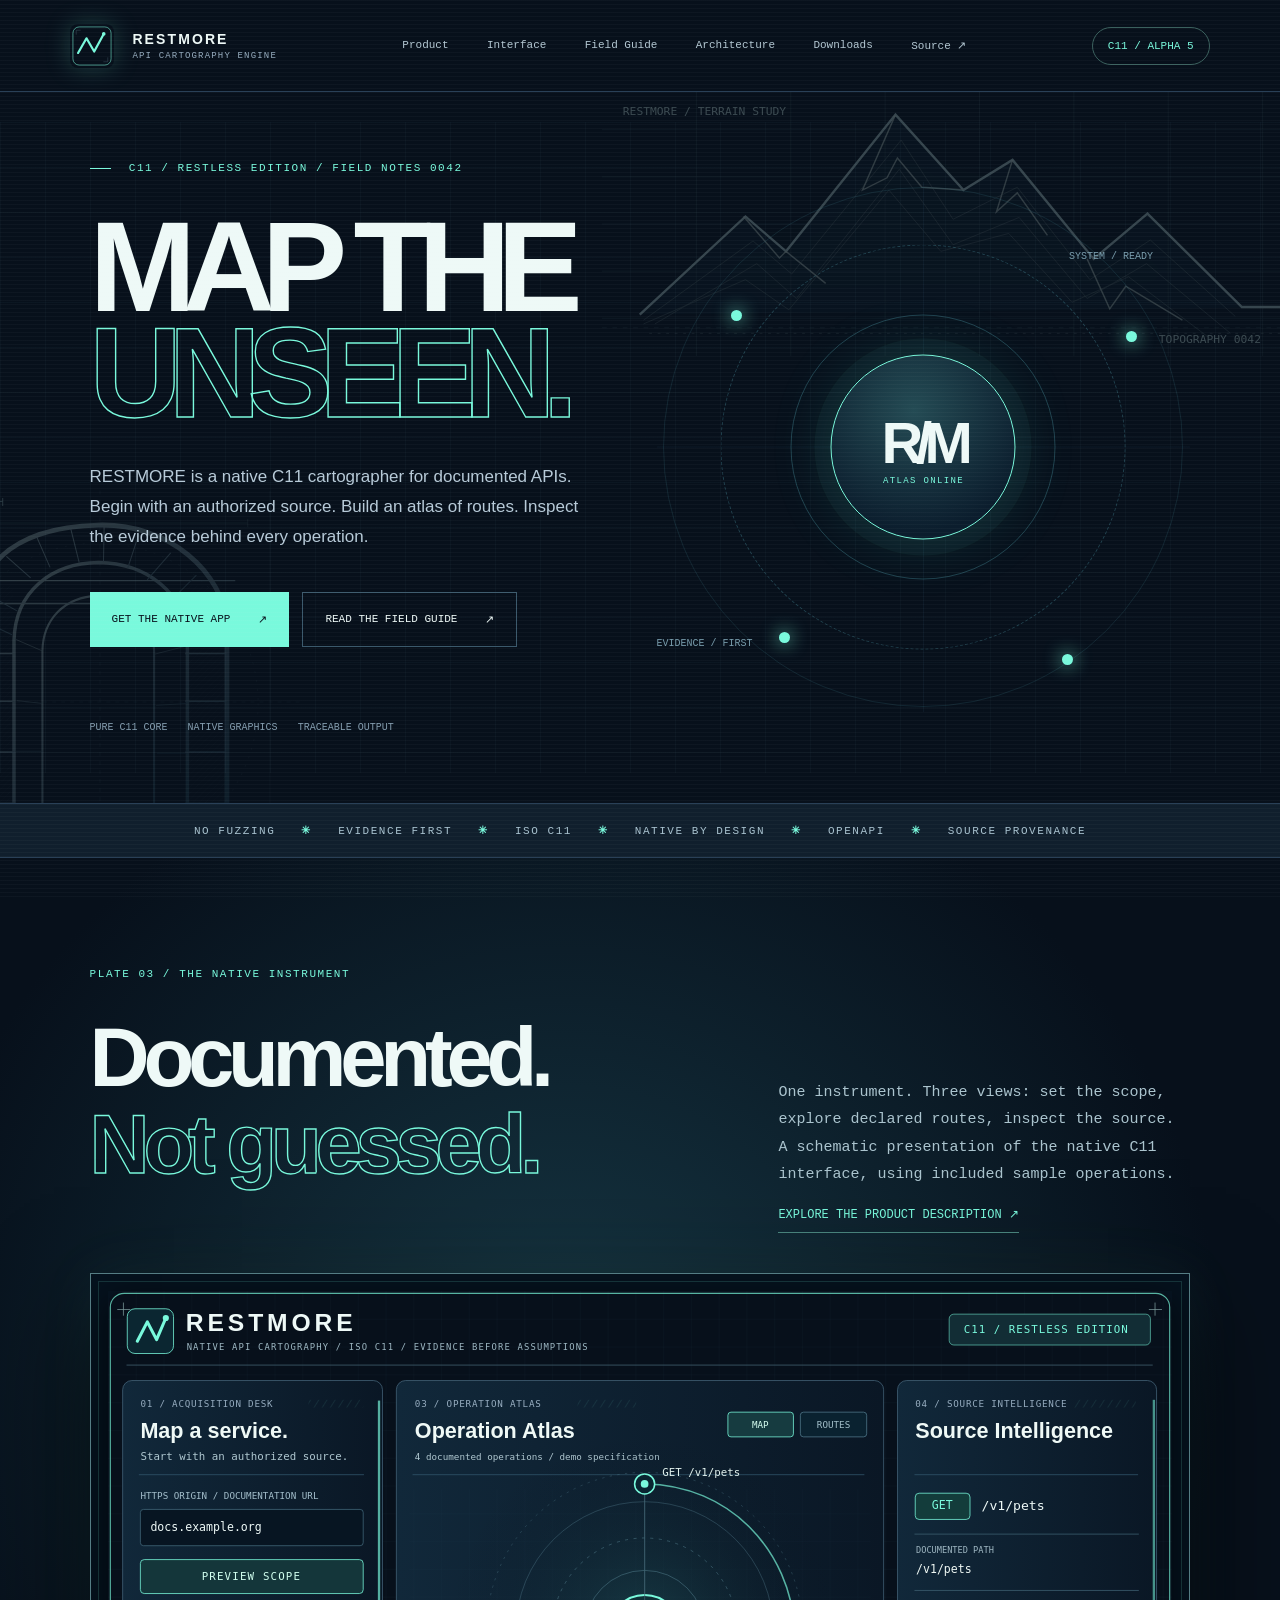
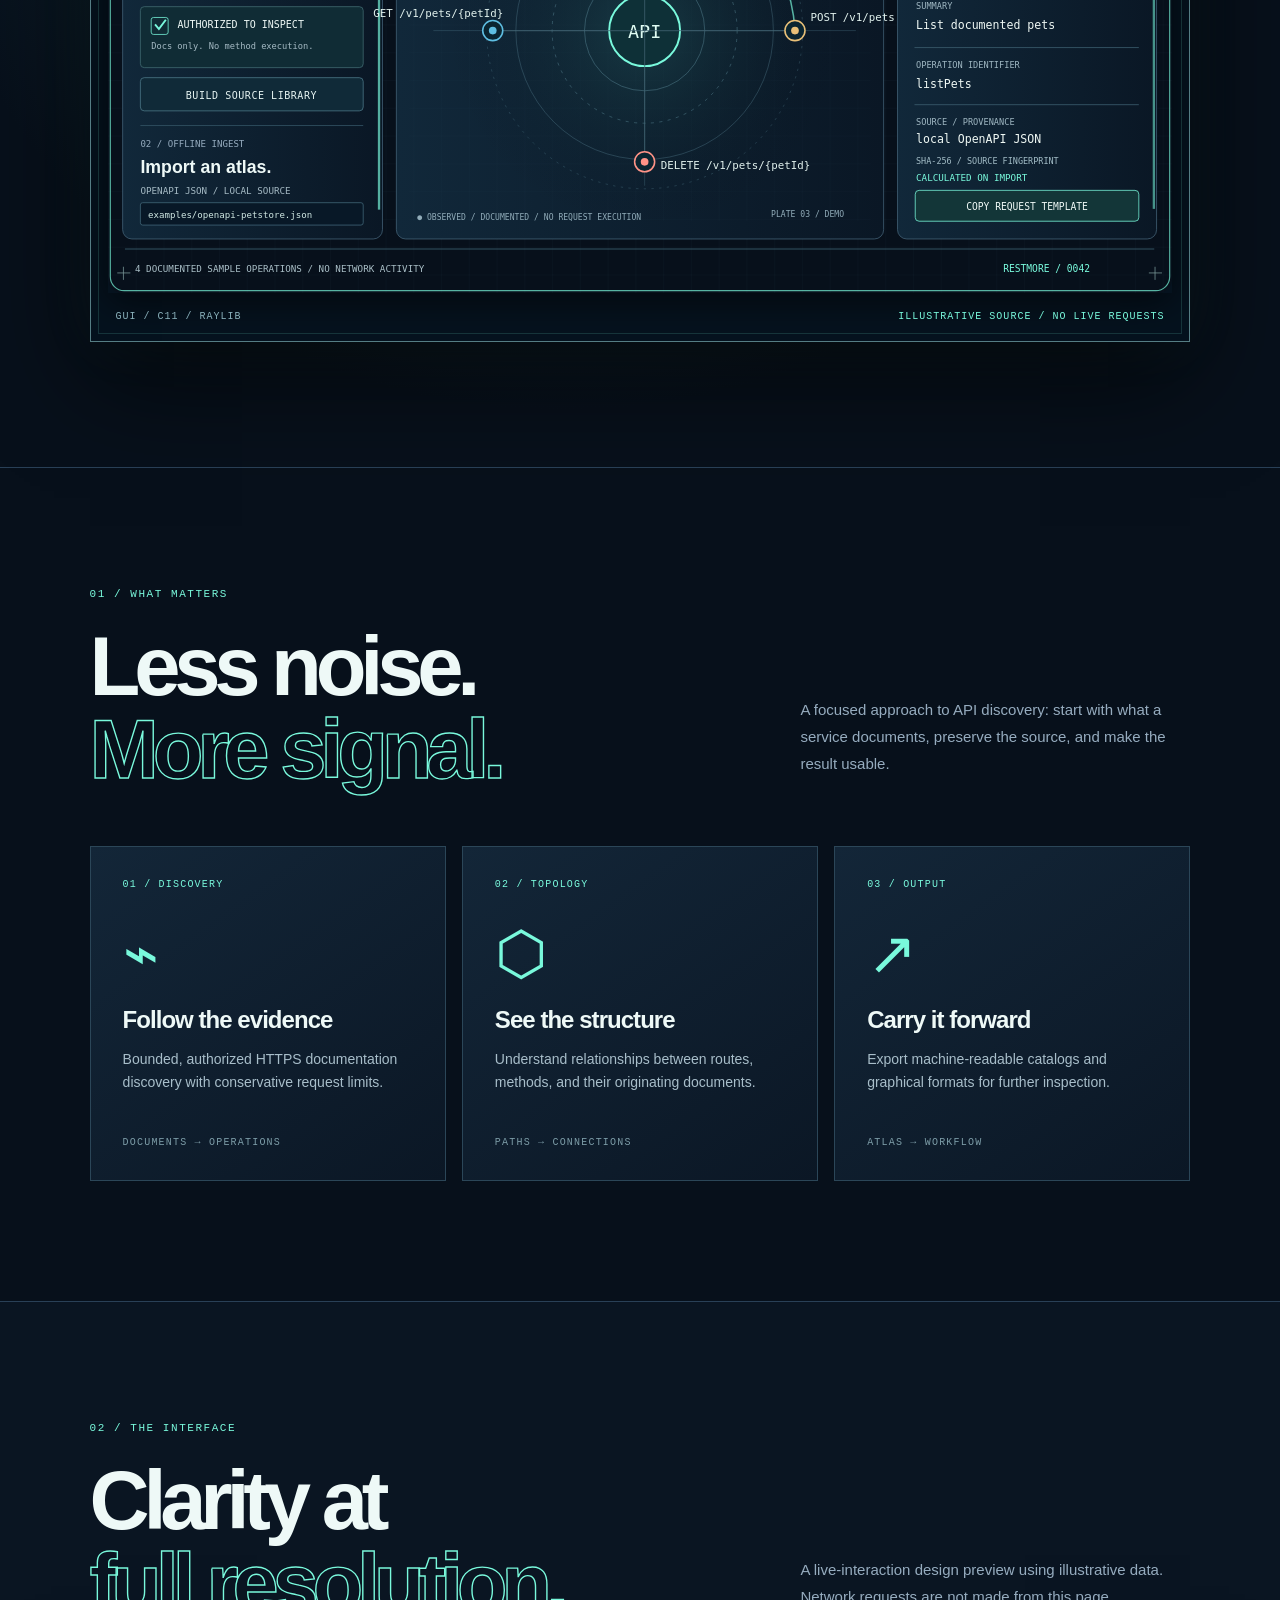
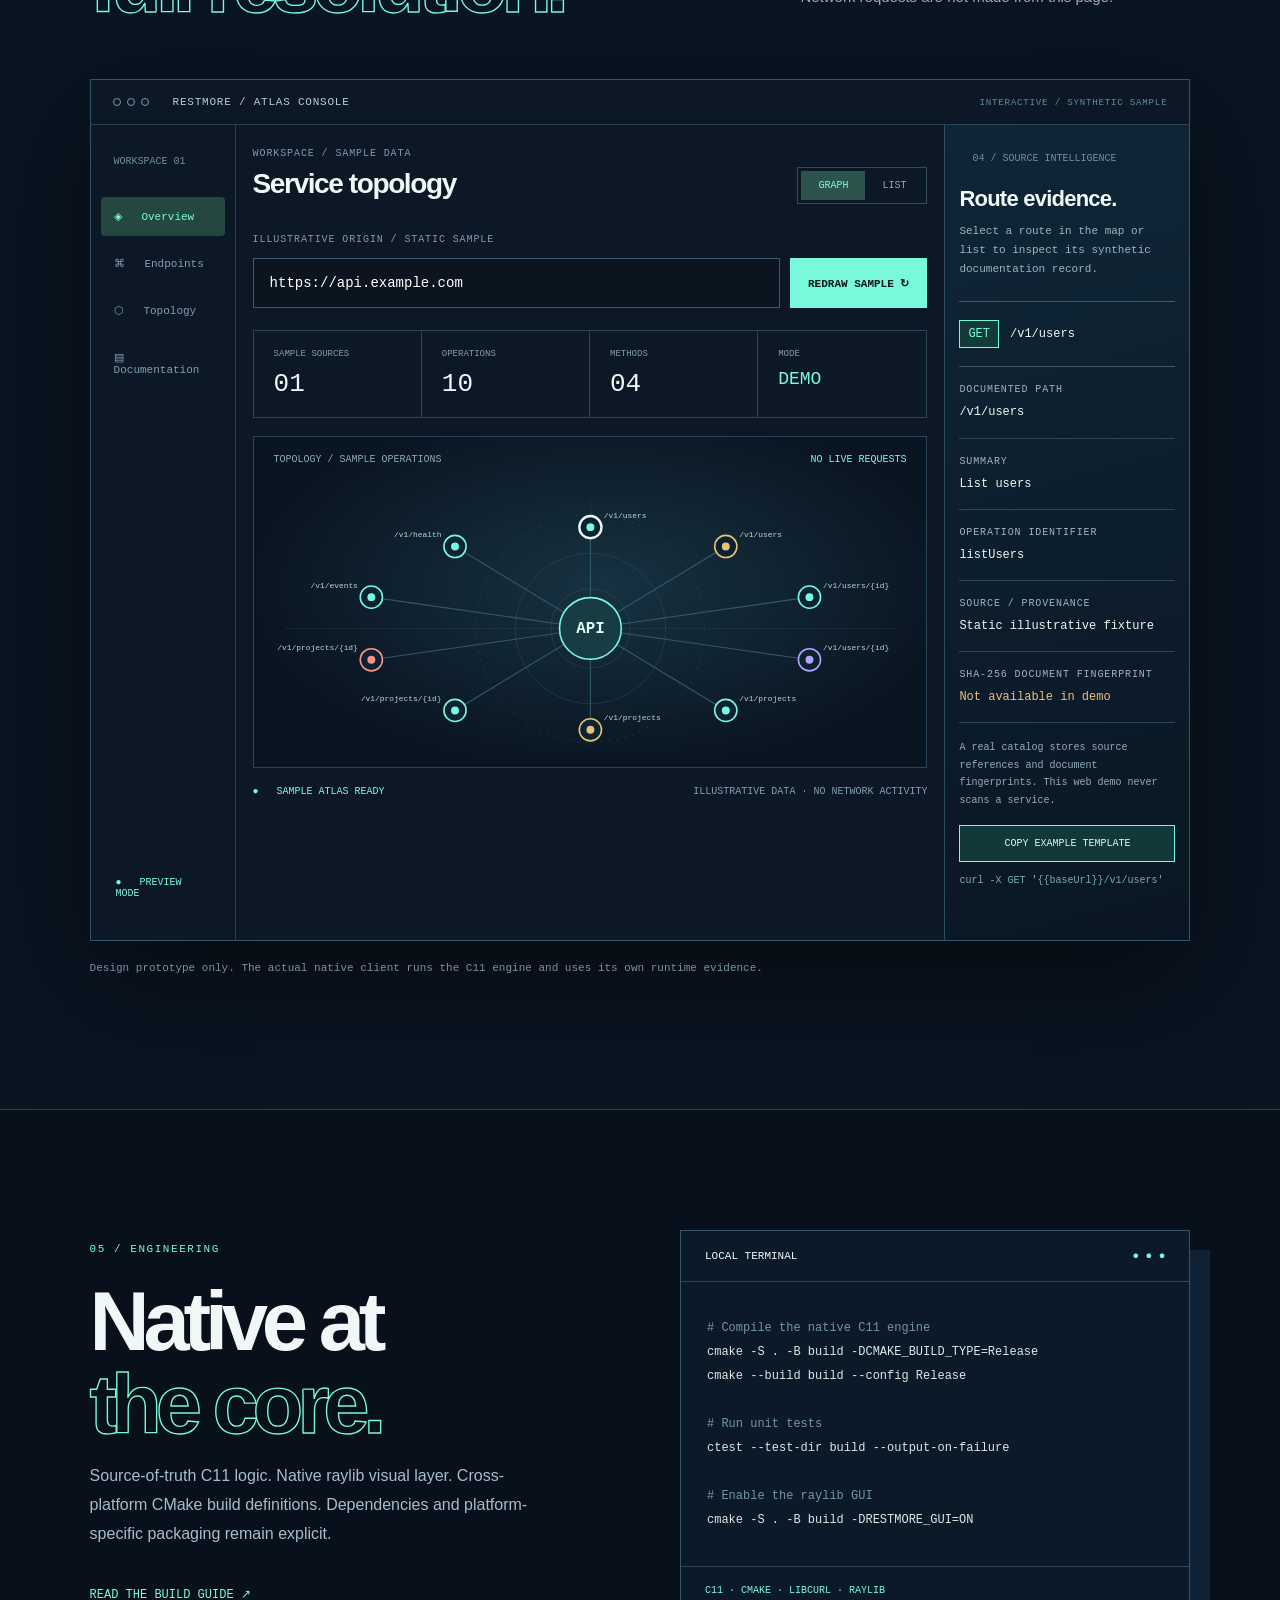
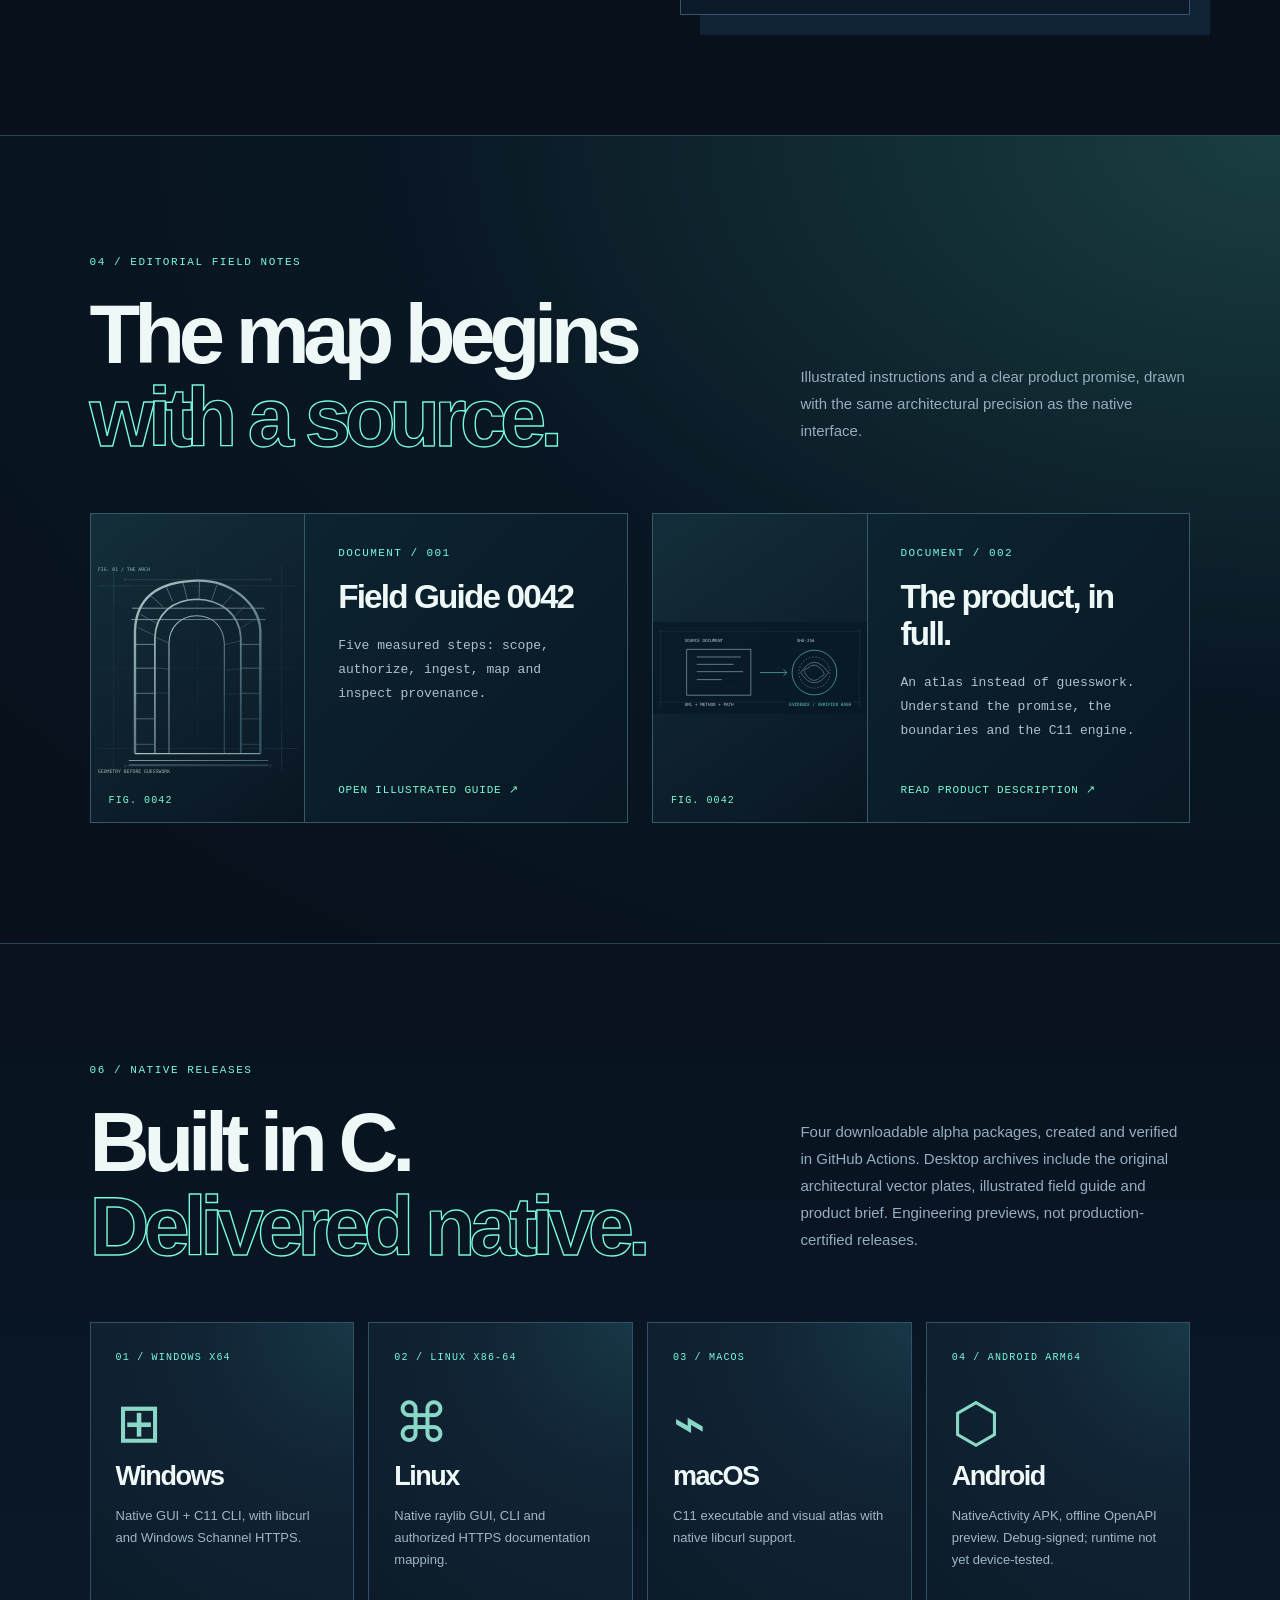
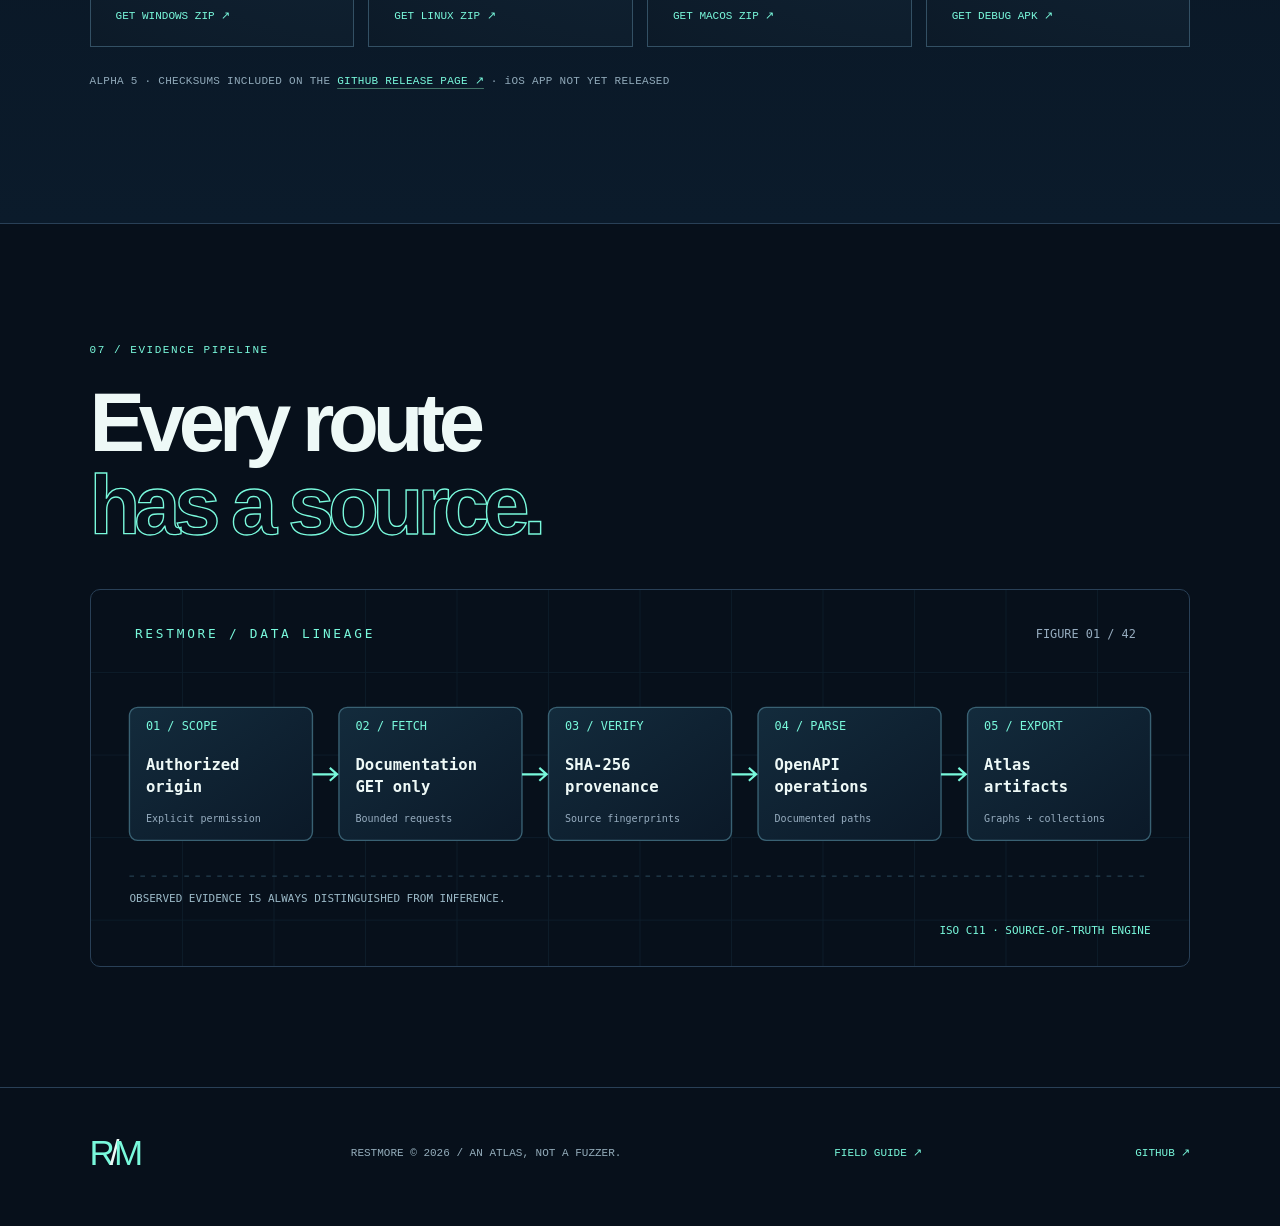
==== commit 41c81128: "docs: update docs/index.html to the published Architectural Edition alpha 5" ====
--- a/docs/index.html
+++ b/docs/index.html
@@ -2,7 +2,7 @@
 <html lang="en"><head><meta charset="utf-8"><meta name="viewport" content="width=device-width,initial-scale=1">
 <meta name="theme-color" content="#07101b"><meta name="description" content="RESTMORE. Evidence-first, native API cartography in C11.">
 <title>RESTMORE / MAP THE UNSEEN.</title><link rel="icon" href="assets/restmore-mark.svg" type="image/svg+xml"><link rel="stylesheet" href="style.css"></head>
-<body><header class="header"><a class="brand" href="#"><img class="brand-mark" src="assets/restmore-mark.svg" alt="" width="44" height="44"><span>RESTMORE<small>API CARTOGRAPHY ENGINE</small></span></a><nav><a href="product.html">Product</a><a href="#interface">Interface</a><a href="field-guide.html">Field Guide</a><a href="#architecture">Architecture</a><a href="#downloads">Downloads</a><a href="https://github.com/bspippi1337/restmore">Source ↗</a></nav><span class="version">C11 / ALPHA 4</span></header>
+<body><header class="header"><a class="brand" href="#"><img class="brand-mark" src="assets/restmore-mark.svg" alt="" width="44" height="44"><span>RESTMORE<small>API CARTOGRAPHY ENGINE</small></span></a><nav><a href="product.html">Product</a><a href="#interface">Interface</a><a href="field-guide.html">Field Guide</a><a href="#architecture">Architecture</a><a href="#downloads">Downloads</a><a href="https://github.com/bspippi1337/restmore">Source ↗</a></nav><span class="version">C11 / ALPHA 5</span></header>
 <main><section class="hero"><img class="hero-engraving" src="assets/engraved-arch.svg" alt="" aria-hidden="true"><img class="hero-terrain" src="assets/mountain-section.svg" alt="" aria-hidden="true"><div class="hero-copy"><div class="eyebrow"><i></i> C11 / RESTLESS EDITION / FIELD NOTES 0042</div><h1>MAP THE<br><em>UNSEEN.</em></h1><p>RESTMORE is a native C11 cartographer for documented APIs. Begin with an authorized source. Build an atlas of routes. Inspect the evidence behind every operation.</p><div class="buttons"><a class="primary" href="#downloads">GET THE NATIVE APP <span>↗</span></a><a class="outline" href="field-guide.html">READ THE FIELD GUIDE <span>↗</span></a></div><div class="hero-meta"><span>PURE C11 CORE</span><span>NATIVE GRAPHICS</span><span>TRACEABLE OUTPUT</span></div></div><div class="orbital" aria-label="Abstract concentric node network"><div class="orbit o1"></div><div class="orbit o2"></div><div class="orbit o3"></div><div class="center"><b>R/M</b><small>ATLAS ONLINE</small></div><span class="node n1"></span><span class="node n2"></span><span class="node n3"></span><span class="node n4"></span><div class="datum d1">SYSTEM / READY</div><div class="datum d2">EVIDENCE / FIRST</div></div></section>
 <div class="ribbon">NO FUZZING <b>✳</b> EVIDENCE FIRST <b>✳</b> ISO C11 <b>✳</b> NATIVE BY DESIGN <b>✳</b> OPENAPI <b>✳</b> SOURCE PROVENANCE</div>
 <section class="showcase" aria-labelledby="showcase-title">
@@ -27,12 +27,12 @@
 
 <span># Enable the raylib GUI</span>
 cmake -S . -B build -DRESTMORE_GUI=ON</code></pre><div class="terminal-end">C11 · CMAKE · LIBCURL · RAYLIB</div></div></section><section class="section field-notes" id="guide"><div class="section-head"><div><div class="eyebrow">04 / EDITORIAL FIELD NOTES</div><h2>The map begins<br><em>with a source.</em></h2></div><p>Illustrated instructions and a clear product promise, drawn with the same architectural precision as the native interface.</p></div><div class="field-notes-grid"><a class="field-note" href="field-guide.html"><div class="field-note-art"><img src="assets/engraved-arch.svg" alt="Graphite-style architectural arch illustration, symbolizing an authorized starting point." loading="lazy"></div><div class="field-note-body"><span>DOCUMENT / 001</span><h3>Field Guide 0042</h3><p>Five measured steps: scope, authorize, ingest, map and inspect provenance.</p><strong>OPEN ILLUSTRATED GUIDE ↗</strong></div></a><a class="field-note" href="product.html"><div class="field-note-art"><img src="assets/evidence-ledger.svg" alt="Original evidence ledger illustration from document to SHA-256 fingerprint." loading="lazy"></div><div class="field-note-body"><span>DOCUMENT / 002</span><h3>The product, in full.</h3><p>An atlas instead of guesswork. Understand the promise, the boundaries and the C11 engine.</p><strong>READ PRODUCT DESCRIPTION ↗</strong></div></a></div></section><section class="section download-section" id="downloads">
-<div class="section-head"><div><div class="eyebrow">06 / NATIVE RELEASES</div><h2>Built in C.<br><em>Delivered native.</em></h2></div><p>Four downloadable alpha packages, created and verified in GitHub Actions. These are engineering previews, not production-certified releases.</p></div>
+<div class="section-head"><div><div class="eyebrow">06 / NATIVE RELEASES</div><h2>Built in C.<br><em>Delivered native.</em></h2></div><p>Four downloadable alpha packages, created and verified in GitHub Actions. Desktop archives include the original architectural vector plates, illustrated field guide and product brief. Engineering previews, not production-certified releases.</p></div>
 <div class="download-grid">
-<a class="download-card" href="https://github.com/bspippi1337/restmore/releases/download/v0.1.0-alpha.4/restmore-v0.1.0-alpha.4-windows-x64-https.zip"><span class="platform">01 / WINDOWS X64</span><span class="platform-mark">⊞</span><strong>Windows</strong><p>Native GUI + C11 CLI, with libcurl and Windows Schannel HTTPS.</p><span class="download-link">GET WINDOWS ZIP ↗</span></a>
-<a class="download-card" href="https://github.com/bspippi1337/restmore/releases/download/v0.1.0-alpha.4/restmore-v0.1.0-alpha.4-linux-x86_64.zip"><span class="platform">02 / LINUX X86-64</span><span class="platform-mark">⌘</span><strong>Linux</strong><p>Native raylib GUI, CLI and authorized HTTPS documentation mapping.</p><span class="download-link">GET LINUX ZIP ↗</span></a>
-<a class="download-card" href="https://github.com/bspippi1337/restmore/releases/download/v0.1.0-alpha.4/restmore-v0.1.0-alpha.4-macos-native.zip"><span class="platform">03 / MACOS</span><span class="platform-mark">⌁</span><strong>macOS</strong><p>C11 executable and visual atlas with native libcurl support.</p><span class="download-link">GET MACOS ZIP ↗</span></a>
-<a class="download-card" href="https://github.com/bspippi1337/restmore/releases/download/v0.1.0-alpha.4/restmore-v0.1.0-alpha.4-android-arm64-debug.apk"><span class="platform">04 / ANDROID ARM64</span><span class="platform-mark">⬡</span><strong>Android</strong><p>NativeActivity APK, offline OpenAPI preview. Debug-signed; runtime not yet device-tested.</p><span class="download-link">GET DEBUG APK ↗</span></a>
+<a class="download-card" href="https://github.com/bspippi1337/restmore/releases/download/v0.1.0-alpha.5/restmore-v0.1.0-alpha.5-windows-x64-https.zip"><span class="platform">01 / WINDOWS X64</span><span class="platform-mark">⊞</span><strong>Windows</strong><p>Native GUI + C11 CLI, with libcurl and Windows Schannel HTTPS.</p><span class="download-link">GET WINDOWS ZIP ↗</span></a>
+<a class="download-card" href="https://github.com/bspippi1337/restmore/releases/download/v0.1.0-alpha.5/restmore-v0.1.0-alpha.5-linux-x86_64.zip"><span class="platform">02 / LINUX X86-64</span><span class="platform-mark">⌘</span><strong>Linux</strong><p>Native raylib GUI, CLI and authorized HTTPS documentation mapping.</p><span class="download-link">GET LINUX ZIP ↗</span></a>
+<a class="download-card" href="https://github.com/bspippi1337/restmore/releases/download/v0.1.0-alpha.5/restmore-v0.1.0-alpha.5-macos-native.zip"><span class="platform">03 / MACOS</span><span class="platform-mark">⌁</span><strong>macOS</strong><p>C11 executable and visual atlas with native libcurl support.</p><span class="download-link">GET MACOS ZIP ↗</span></a>
+<a class="download-card" href="https://github.com/bspippi1337/restmore/releases/download/v0.1.0-alpha.5/restmore-v0.1.0-alpha.5-android-arm64-debug.apk"><span class="platform">04 / ANDROID ARM64</span><span class="platform-mark">⬡</span><strong>Android</strong><p>NativeActivity APK, offline OpenAPI preview. Debug-signed; runtime not yet device-tested.</p><span class="download-link">GET DEBUG APK ↗</span></a>
 </div>
-<p class="download-disclaimer">ALPHA 4 · CHECKSUMS INCLUDED ON THE <a href="https://github.com/bspippi1337/restmore/releases/tag/v0.1.0-alpha.4">GITHUB RELEASE PAGE ↗</a> · iOS APP NOT YET RELEASED</p>
+<p class="download-disclaimer">ALPHA 5 · CHECKSUMS INCLUDED ON THE <a href="https://github.com/bspippi1337/restmore/releases/tag/v0.1.0-alpha.5">GITHUB RELEASE PAGE ↗</a> · iOS APP NOT YET RELEASED</p>
 </section><section class="section evidence"><div class="eyebrow">07 / EVIDENCE PIPELINE</div><h2>Every route<br><em>has a source.</em></h2><img src="assets/evidence-pipeline.svg" style="display:block;width:100%;margin-top:42px;border:1px solid #294057;border-radius:10px" alt="Five-stage RESTMORE pipeline: authorized scope, bounded documentation fetch, SHA-256 provenance, OpenAPI parsing, atlas exports." loading="lazy"></section></main><footer class="footer"><strong>R<span>/</span>M</strong><span>RESTMORE © 2026 / AN ATLAS, NOT A FUZZER.</span><a href="field-guide.html">FIELD GUIDE ↗</a><a href="https://github.com/bspippi1337/restmore">GITHUB ↗</a></footer><script src="app.js"></script></body></html>
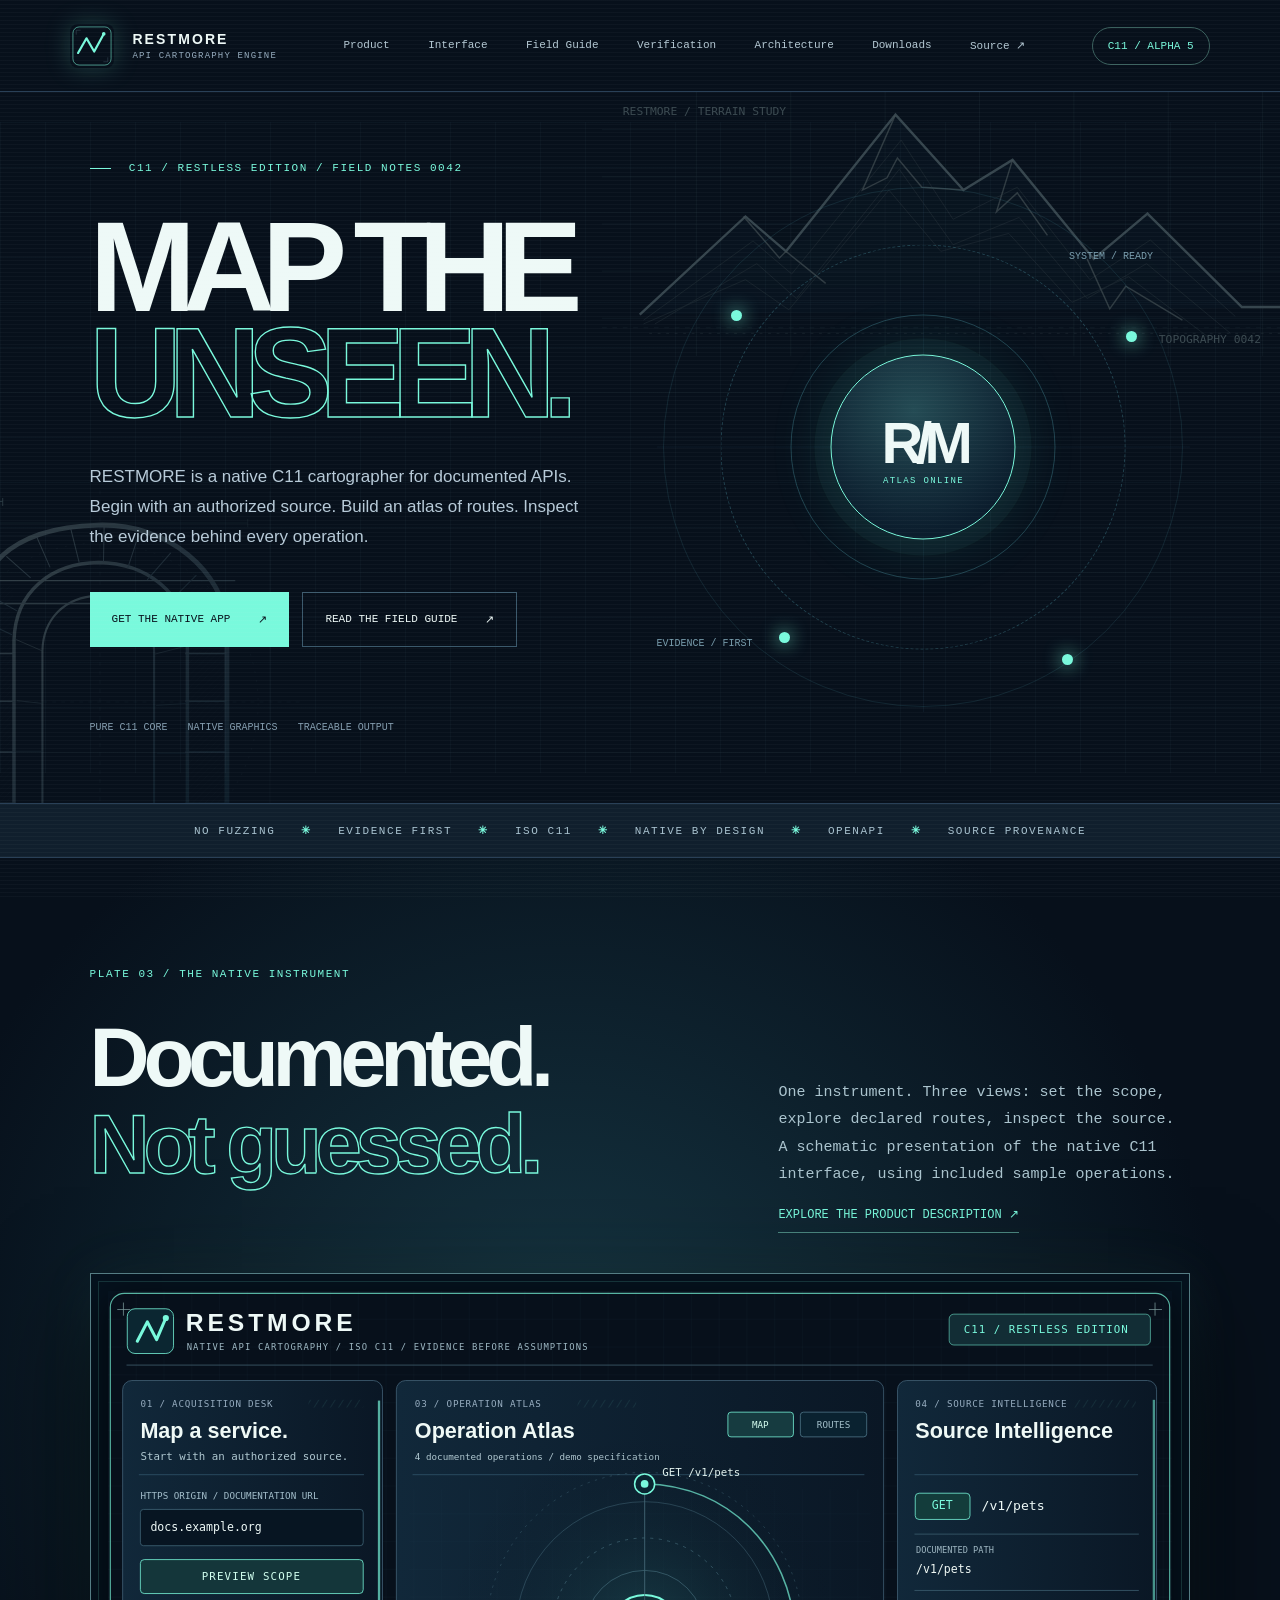
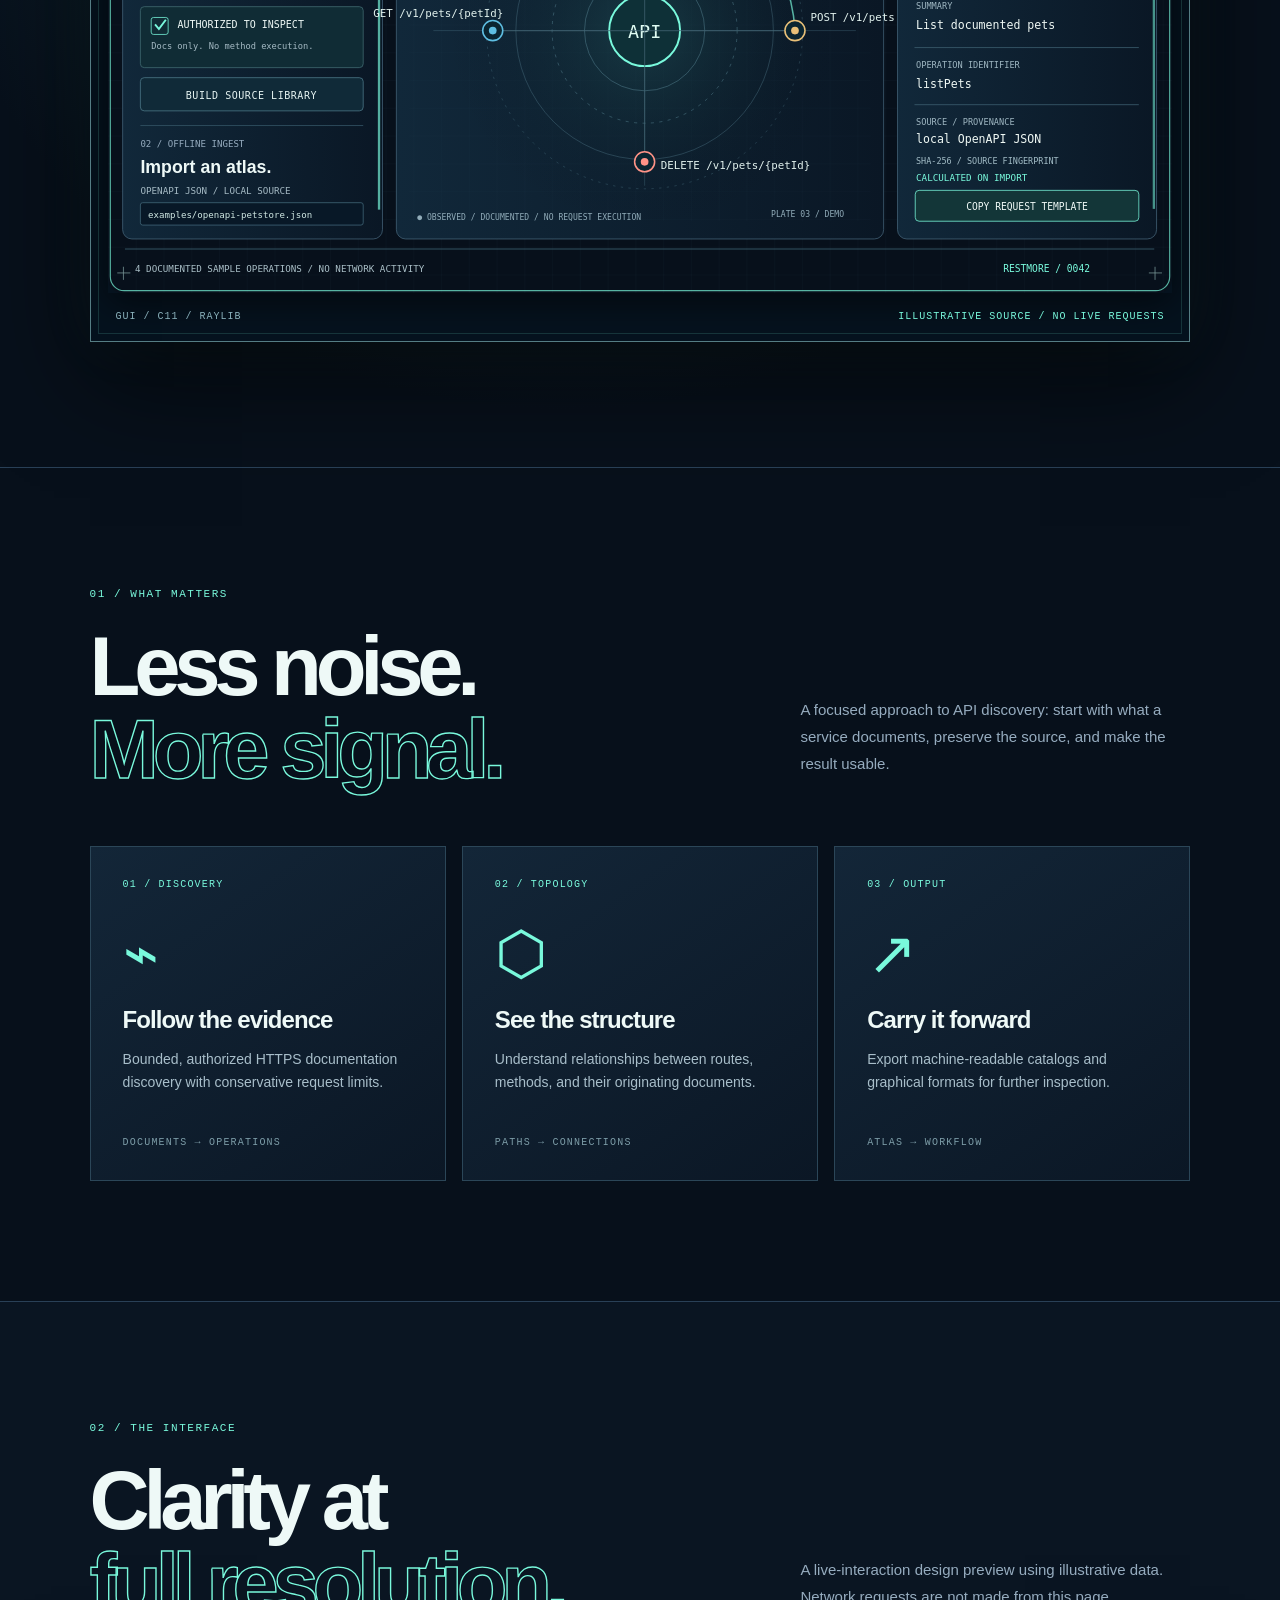
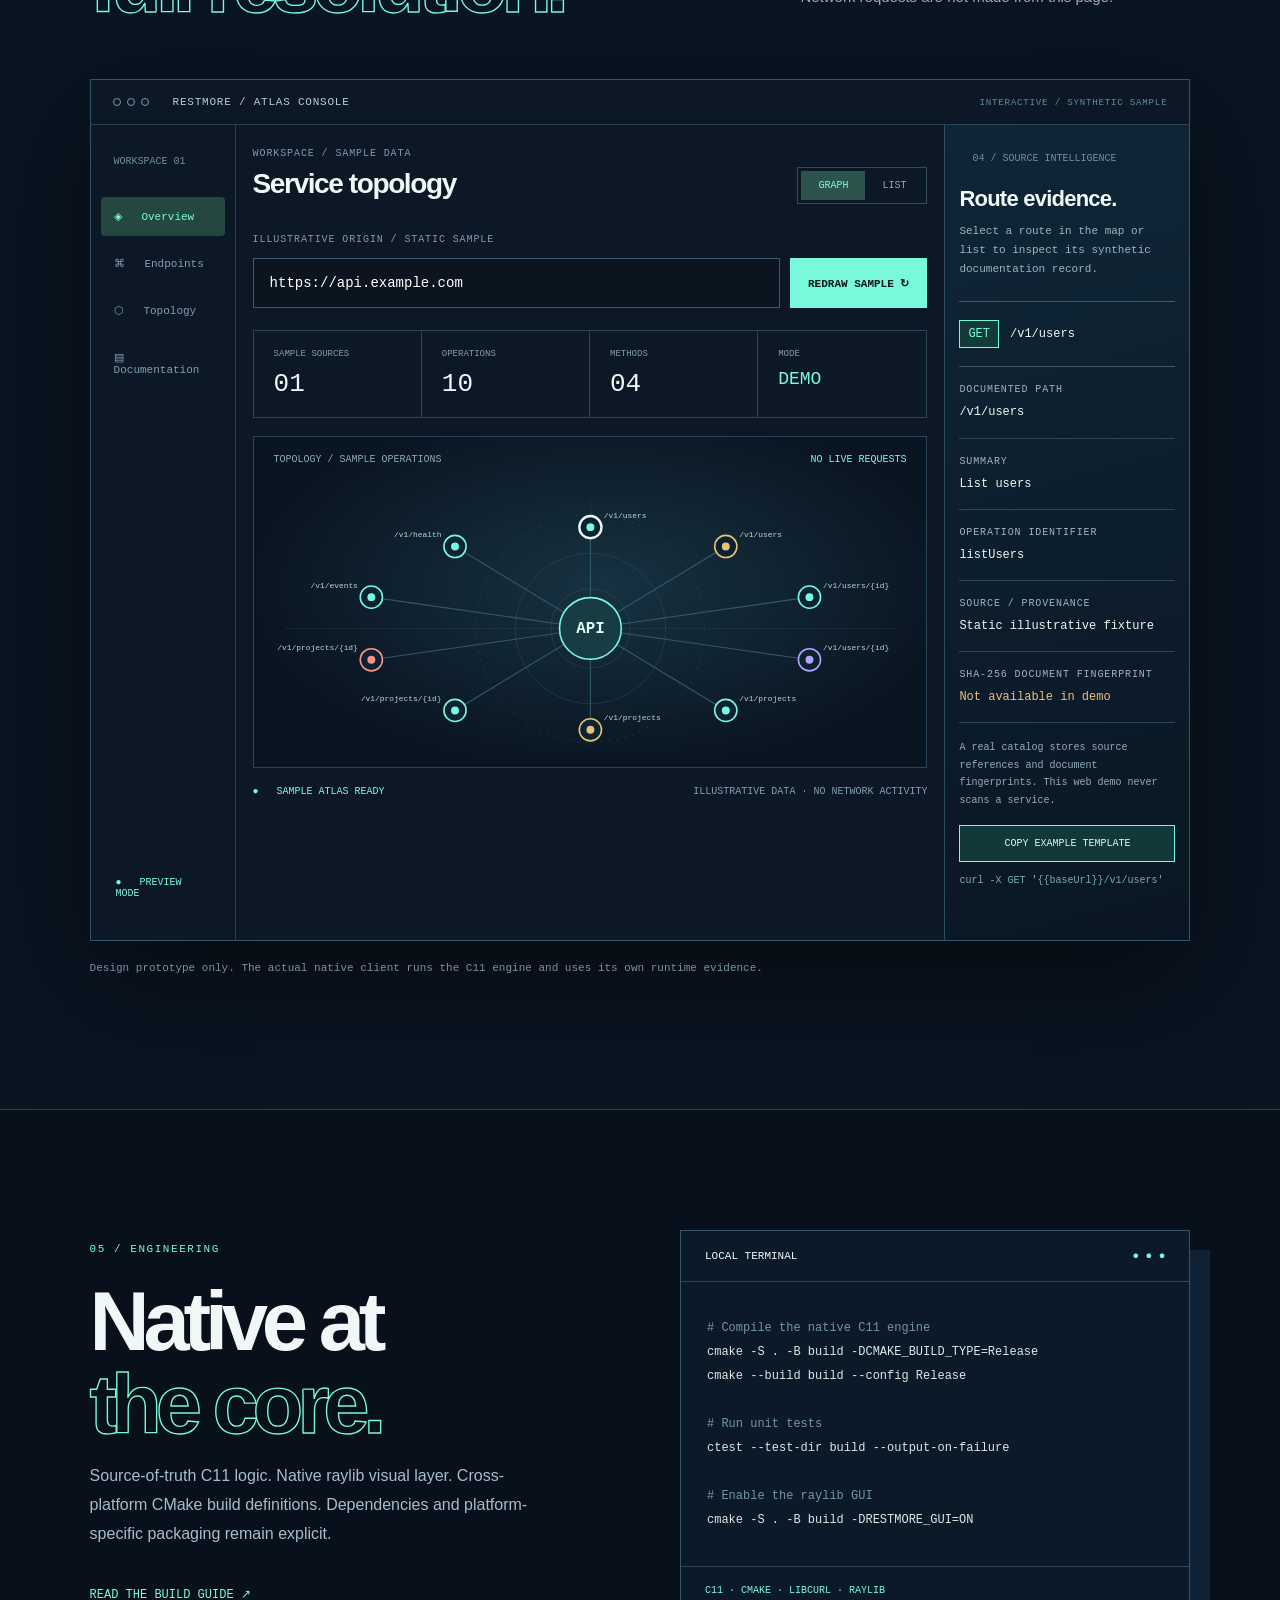
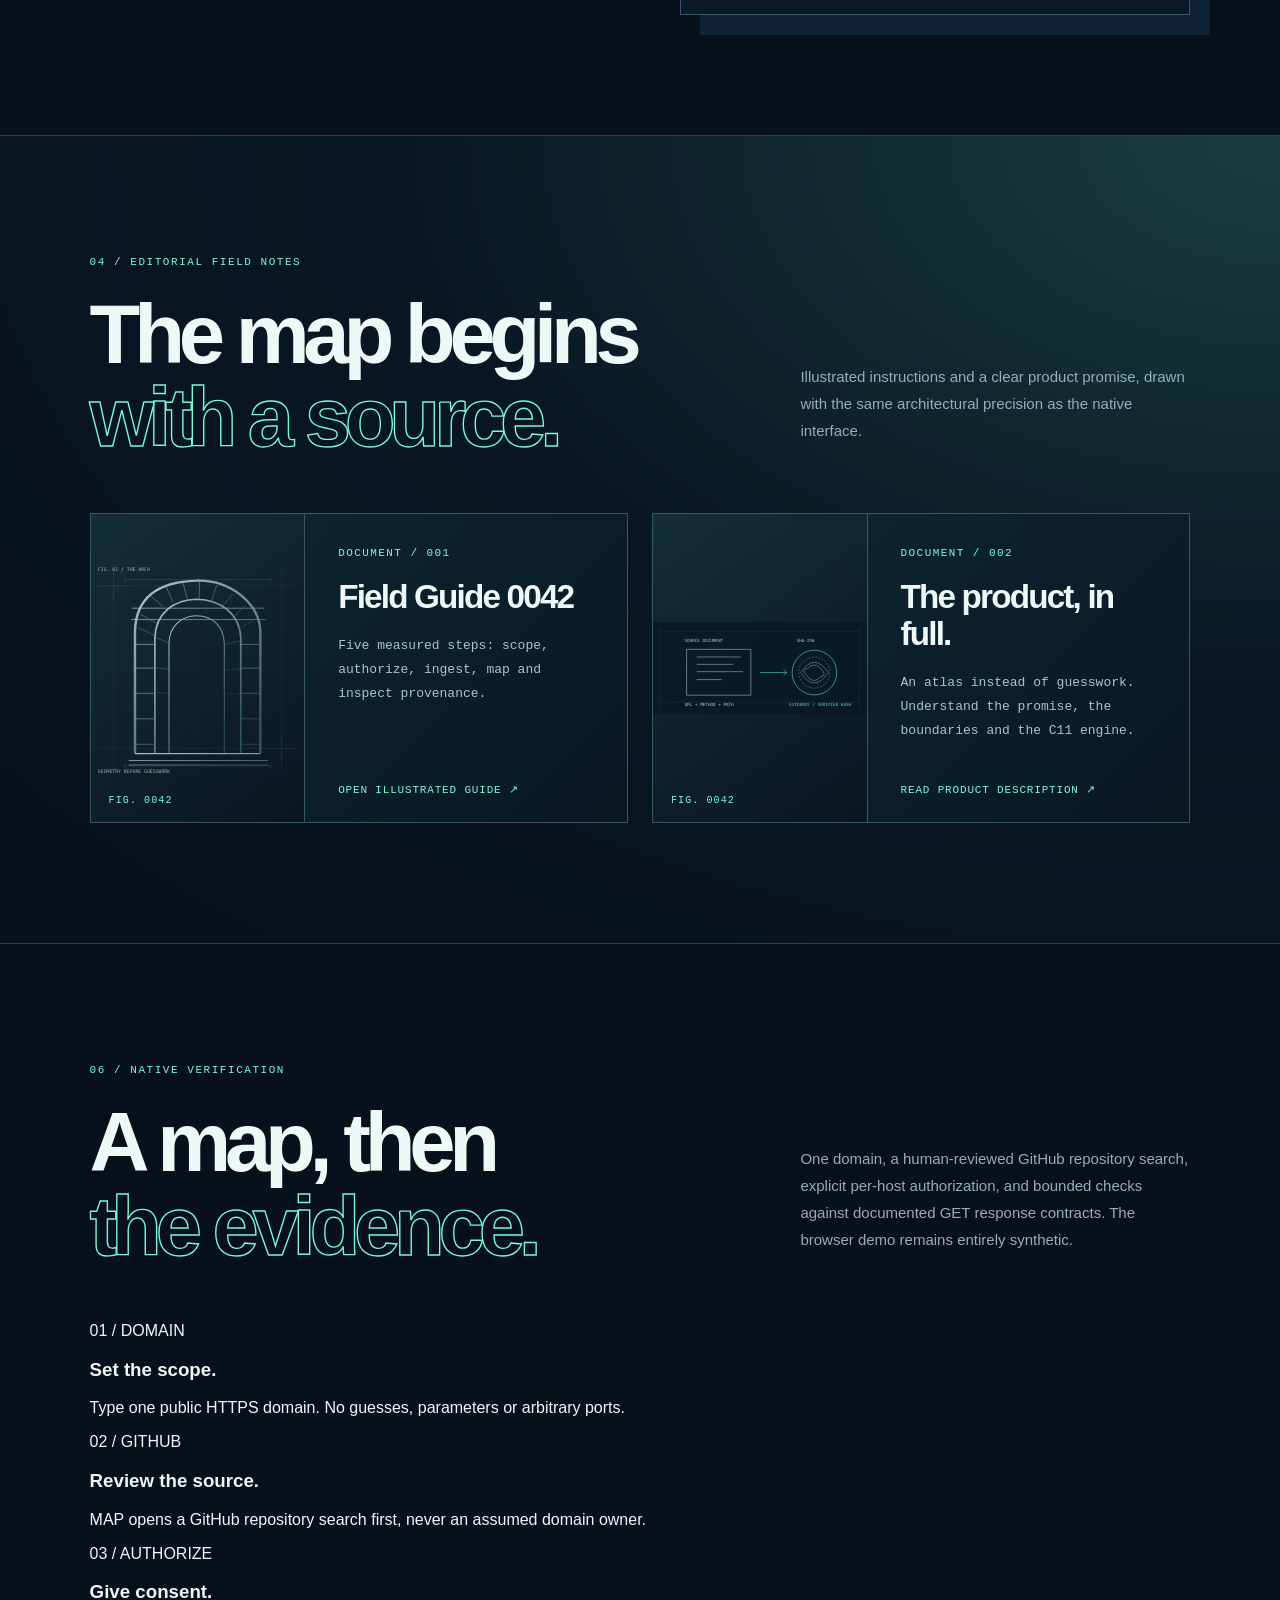
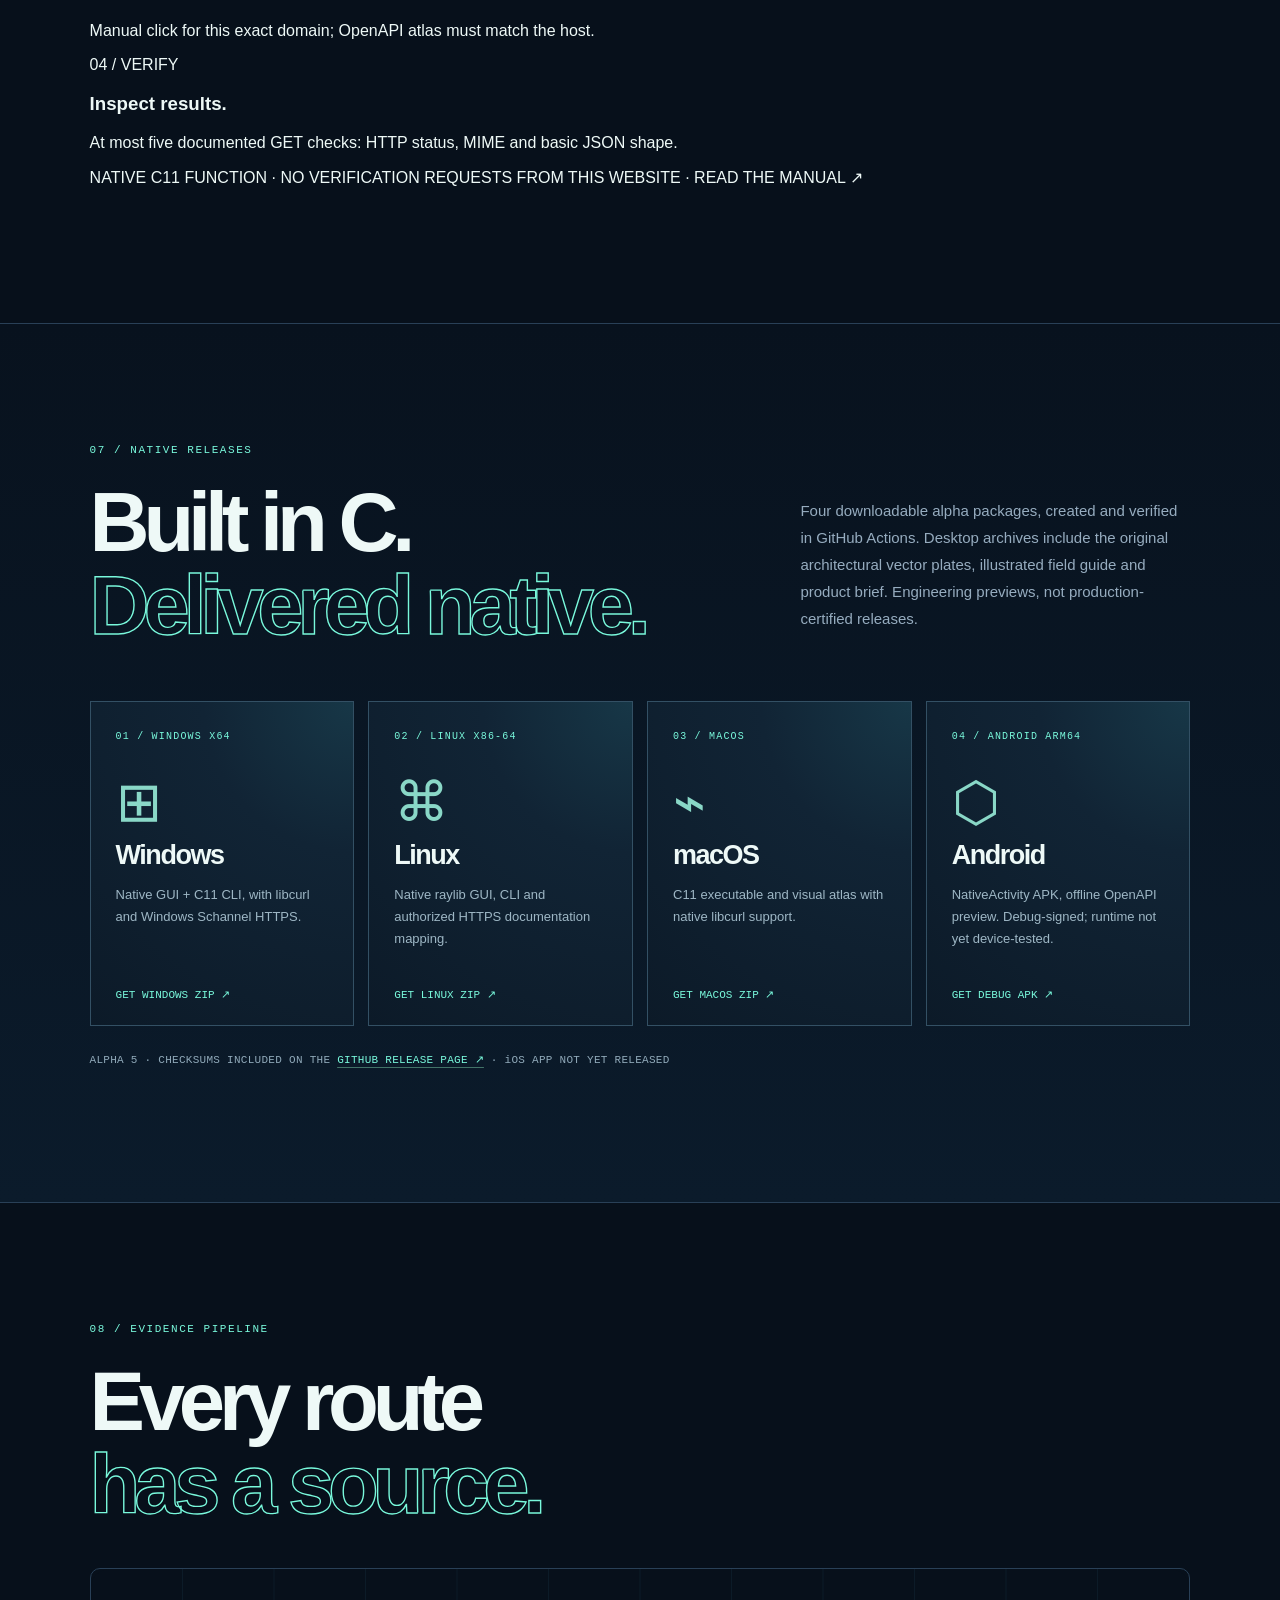
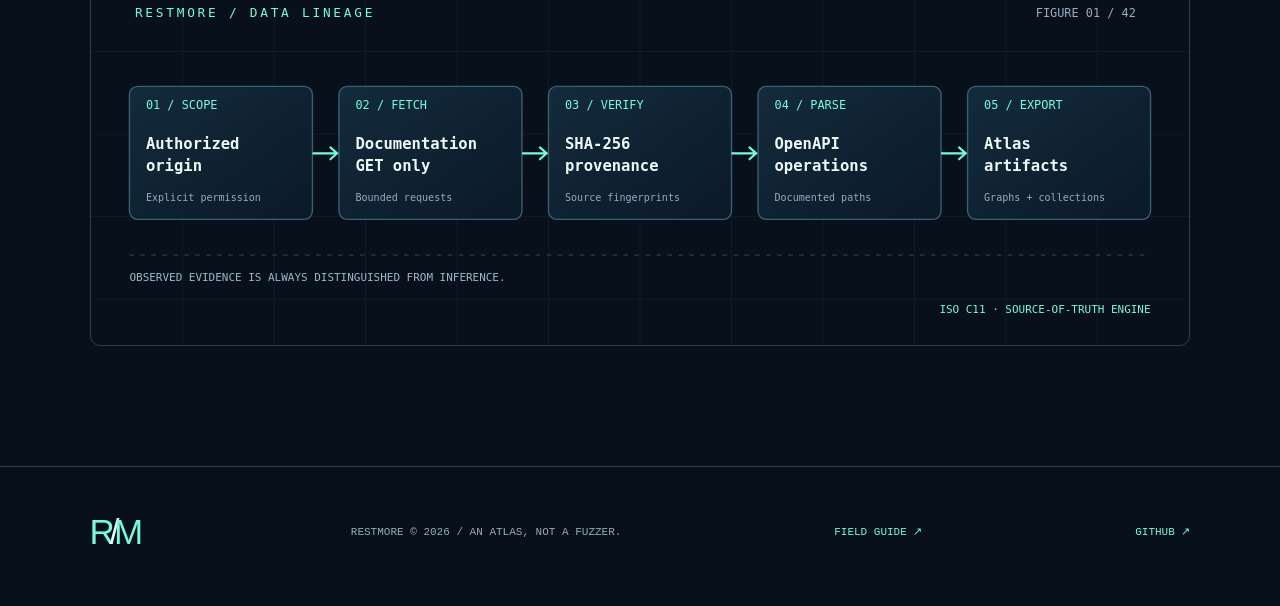
==== commit 49ca6775: "docs: integrate human-authorized Verification Mode into RESTMORE showcase" ====
--- a/docs/index.html
+++ b/docs/index.html
@@ -2,7 +2,7 @@
 <html lang="en"><head><meta charset="utf-8"><meta name="viewport" content="width=device-width,initial-scale=1">
 <meta name="theme-color" content="#07101b"><meta name="description" content="RESTMORE. Evidence-first, native API cartography in C11.">
 <title>RESTMORE / MAP THE UNSEEN.</title><link rel="icon" href="assets/restmore-mark.svg" type="image/svg+xml"><link rel="stylesheet" href="style.css"></head>
-<body><header class="header"><a class="brand" href="#"><img class="brand-mark" src="assets/restmore-mark.svg" alt="" width="44" height="44"><span>RESTMORE<small>API CARTOGRAPHY ENGINE</small></span></a><nav><a href="product.html">Product</a><a href="#interface">Interface</a><a href="field-guide.html">Field Guide</a><a href="#architecture">Architecture</a><a href="#downloads">Downloads</a><a href="https://github.com/bspippi1337/restmore">Source ↗</a></nav><span class="version">C11 / ALPHA 5</span></header>
+<body><header class="header"><a class="brand" href="#"><img class="brand-mark" src="assets/restmore-mark.svg" alt="" width="44" height="44"><span>RESTMORE<small>API CARTOGRAPHY ENGINE</small></span></a><nav><a href="product.html">Product</a><a href="#interface">Interface</a><a href="field-guide.html">Field Guide</a><a href="#verification">Verification</a><a href="#architecture">Architecture</a><a href="#downloads">Downloads</a><a href="https://github.com/bspippi1337/restmore">Source ↗</a></nav><span class="version">C11 / ALPHA 5</span></header>
 <main><section class="hero"><img class="hero-engraving" src="assets/engraved-arch.svg" alt="" aria-hidden="true"><img class="hero-terrain" src="assets/mountain-section.svg" alt="" aria-hidden="true"><div class="hero-copy"><div class="eyebrow"><i></i> C11 / RESTLESS EDITION / FIELD NOTES 0042</div><h1>MAP THE<br><em>UNSEEN.</em></h1><p>RESTMORE is a native C11 cartographer for documented APIs. Begin with an authorized source. Build an atlas of routes. Inspect the evidence behind every operation.</p><div class="buttons"><a class="primary" href="#downloads">GET THE NATIVE APP <span>↗</span></a><a class="outline" href="field-guide.html">READ THE FIELD GUIDE <span>↗</span></a></div><div class="hero-meta"><span>PURE C11 CORE</span><span>NATIVE GRAPHICS</span><span>TRACEABLE OUTPUT</span></div></div><div class="orbital" aria-label="Abstract concentric node network"><div class="orbit o1"></div><div class="orbit o2"></div><div class="orbit o3"></div><div class="center"><b>R/M</b><small>ATLAS ONLINE</small></div><span class="node n1"></span><span class="node n2"></span><span class="node n3"></span><span class="node n4"></span><div class="datum d1">SYSTEM / READY</div><div class="datum d2">EVIDENCE / FIRST</div></div></section>
 <div class="ribbon">NO FUZZING <b>✳</b> EVIDENCE FIRST <b>✳</b> ISO C11 <b>✳</b> NATIVE BY DESIGN <b>✳</b> OPENAPI <b>✳</b> SOURCE PROVENANCE</div>
 <section class="showcase" aria-labelledby="showcase-title">
@@ -26,8 +26,8 @@
 ctest --test-dir build --output-on-failure
 
 <span># Enable the raylib GUI</span>
-cmake -S . -B build -DRESTMORE_GUI=ON</code></pre><div class="terminal-end">C11 · CMAKE · LIBCURL · RAYLIB</div></div></section><section class="section field-notes" id="guide"><div class="section-head"><div><div class="eyebrow">04 / EDITORIAL FIELD NOTES</div><h2>The map begins<br><em>with a source.</em></h2></div><p>Illustrated instructions and a clear product promise, drawn with the same architectural precision as the native interface.</p></div><div class="field-notes-grid"><a class="field-note" href="field-guide.html"><div class="field-note-art"><img src="assets/engraved-arch.svg" alt="Graphite-style architectural arch illustration, symbolizing an authorized starting point." loading="lazy"></div><div class="field-note-body"><span>DOCUMENT / 001</span><h3>Field Guide 0042</h3><p>Five measured steps: scope, authorize, ingest, map and inspect provenance.</p><strong>OPEN ILLUSTRATED GUIDE ↗</strong></div></a><a class="field-note" href="product.html"><div class="field-note-art"><img src="assets/evidence-ledger.svg" alt="Original evidence ledger illustration from document to SHA-256 fingerprint." loading="lazy"></div><div class="field-note-body"><span>DOCUMENT / 002</span><h3>The product, in full.</h3><p>An atlas instead of guesswork. Understand the promise, the boundaries and the C11 engine.</p><strong>READ PRODUCT DESCRIPTION ↗</strong></div></a></div></section><section class="section download-section" id="downloads">
-<div class="section-head"><div><div class="eyebrow">06 / NATIVE RELEASES</div><h2>Built in C.<br><em>Delivered native.</em></h2></div><p>Four downloadable alpha packages, created and verified in GitHub Actions. Desktop archives include the original architectural vector plates, illustrated field guide and product brief. Engineering previews, not production-certified releases.</p></div>
+cmake -S . -B build -DRESTMORE_GUI=ON</code></pre><div class="terminal-end">C11 · CMAKE · LIBCURL · RAYLIB</div></div></section><section class="section field-notes" id="guide"><div class="section-head"><div><div class="eyebrow">04 / EDITORIAL FIELD NOTES</div><h2>The map begins<br><em>with a source.</em></h2></div><p>Illustrated instructions and a clear product promise, drawn with the same architectural precision as the native interface.</p></div><div class="field-notes-grid"><a class="field-note" href="field-guide.html"><div class="field-note-art"><img src="assets/engraved-arch.svg" alt="Graphite-style architectural arch illustration, symbolizing an authorized starting point." loading="lazy"></div><div class="field-note-body"><span>DOCUMENT / 001</span><h3>Field Guide 0042</h3><p>Five measured steps: scope, authorize, ingest, map and inspect provenance.</p><strong>OPEN ILLUSTRATED GUIDE ↗</strong></div></a><a class="field-note" href="product.html"><div class="field-note-art"><img src="assets/evidence-ledger.svg" alt="Original evidence ledger illustration from document to SHA-256 fingerprint." loading="lazy"></div><div class="field-note-body"><span>DOCUMENT / 002</span><h3>The product, in full.</h3><p>An atlas instead of guesswork. Understand the promise, the boundaries and the C11 engine.</p><strong>READ PRODUCT DESCRIPTION ↗</strong></div></a></div></section><section class="section verify-showcase" id="verification"><div class="section-head"><div><div class="eyebrow">06 / NATIVE VERIFICATION</div><h2>A map, then<br><em>the evidence.</em></h2></div><p>One domain, a human-reviewed GitHub repository search, explicit per-host authorization, and bounded checks against documented GET response contracts. The browser demo remains entirely synthetic.</p></div><div class="verify-steps"><article><span>01 / DOMAIN</span><h3>Set the scope.</h3><p>Type one public HTTPS domain. No guesses, parameters or arbitrary ports.</p></article><article><span>02 / GITHUB</span><h3>Review the source.</h3><p>MAP opens a GitHub repository search first, never an assumed domain owner.</p></article><article><span>03 / AUTHORIZE</span><h3>Give consent.</h3><p>Manual click for this exact domain; OpenAPI atlas must match the host.</p></article><article><span>04 / VERIFY</span><h3>Inspect results.</h3><p>At most five documented GET checks: HTTP status, MIME and basic JSON shape.</p></article></div><p class="verify-note">NATIVE C11 FUNCTION · NO VERIFICATION REQUESTS FROM THIS WEBSITE · <a href="https://github.com/bspippi1337/restmore/blob/main/docs/VERIFICATION.md">READ THE MANUAL ↗</a></p></section><section class="section download-section" id="downloads">
+<div class="section-head"><div><div class="eyebrow">07 / NATIVE RELEASES</div><h2>Built in C.<br><em>Delivered native.</em></h2></div><p>Four downloadable alpha packages, created and verified in GitHub Actions. Desktop archives include the original architectural vector plates, illustrated field guide and product brief. Engineering previews, not production-certified releases.</p></div>
 <div class="download-grid">
 <a class="download-card" href="https://github.com/bspippi1337/restmore/releases/download/v0.1.0-alpha.5/restmore-v0.1.0-alpha.5-windows-x64-https.zip"><span class="platform">01 / WINDOWS X64</span><span class="platform-mark">⊞</span><strong>Windows</strong><p>Native GUI + C11 CLI, with libcurl and Windows Schannel HTTPS.</p><span class="download-link">GET WINDOWS ZIP ↗</span></a>
 <a class="download-card" href="https://github.com/bspippi1337/restmore/releases/download/v0.1.0-alpha.5/restmore-v0.1.0-alpha.5-linux-x86_64.zip"><span class="platform">02 / LINUX X86-64</span><span class="platform-mark">⌘</span><strong>Linux</strong><p>Native raylib GUI, CLI and authorized HTTPS documentation mapping.</p><span class="download-link">GET LINUX ZIP ↗</span></a>
@@ -35,4 +35,4 @@
 <a class="download-card" href="https://github.com/bspippi1337/restmore/releases/download/v0.1.0-alpha.5/restmore-v0.1.0-alpha.5-android-arm64-debug.apk"><span class="platform">04 / ANDROID ARM64</span><span class="platform-mark">⬡</span><strong>Android</strong><p>NativeActivity APK, offline OpenAPI preview. Debug-signed; runtime not yet device-tested.</p><span class="download-link">GET DEBUG APK ↗</span></a>
 </div>
 <p class="download-disclaimer">ALPHA 5 · CHECKSUMS INCLUDED ON THE <a href="https://github.com/bspippi1337/restmore/releases/tag/v0.1.0-alpha.5">GITHUB RELEASE PAGE ↗</a> · iOS APP NOT YET RELEASED</p>
-</section><section class="section evidence"><div class="eyebrow">07 / EVIDENCE PIPELINE</div><h2>Every route<br><em>has a source.</em></h2><img src="assets/evidence-pipeline.svg" style="display:block;width:100%;margin-top:42px;border:1px solid #294057;border-radius:10px" alt="Five-stage RESTMORE pipeline: authorized scope, bounded documentation fetch, SHA-256 provenance, OpenAPI parsing, atlas exports." loading="lazy"></section></main><footer class="footer"><strong>R<span>/</span>M</strong><span>RESTMORE © 2026 / AN ATLAS, NOT A FUZZER.</span><a href="field-guide.html">FIELD GUIDE ↗</a><a href="https://github.com/bspippi1337/restmore">GITHUB ↗</a></footer><script src="app.js"></script></body></html>+</section><section class="section evidence"><div class="eyebrow">08 / EVIDENCE PIPELINE</div><h2>Every route<br><em>has a source.</em></h2><img src="assets/evidence-pipeline.svg" style="display:block;width:100%;margin-top:42px;border:1px solid #294057;border-radius:10px" alt="Five-stage RESTMORE pipeline: authorized scope, bounded documentation fetch, SHA-256 provenance, OpenAPI parsing, atlas exports." loading="lazy"></section></main><footer class="footer"><strong>R<span>/</span>M</strong><span>RESTMORE © 2026 / AN ATLAS, NOT A FUZZER.</span><a href="field-guide.html">FIELD GUIDE ↗</a><a href="https://github.com/bspippi1337/restmore">GITHUB ↗</a></footer><script src="app.js"></script></body></html>
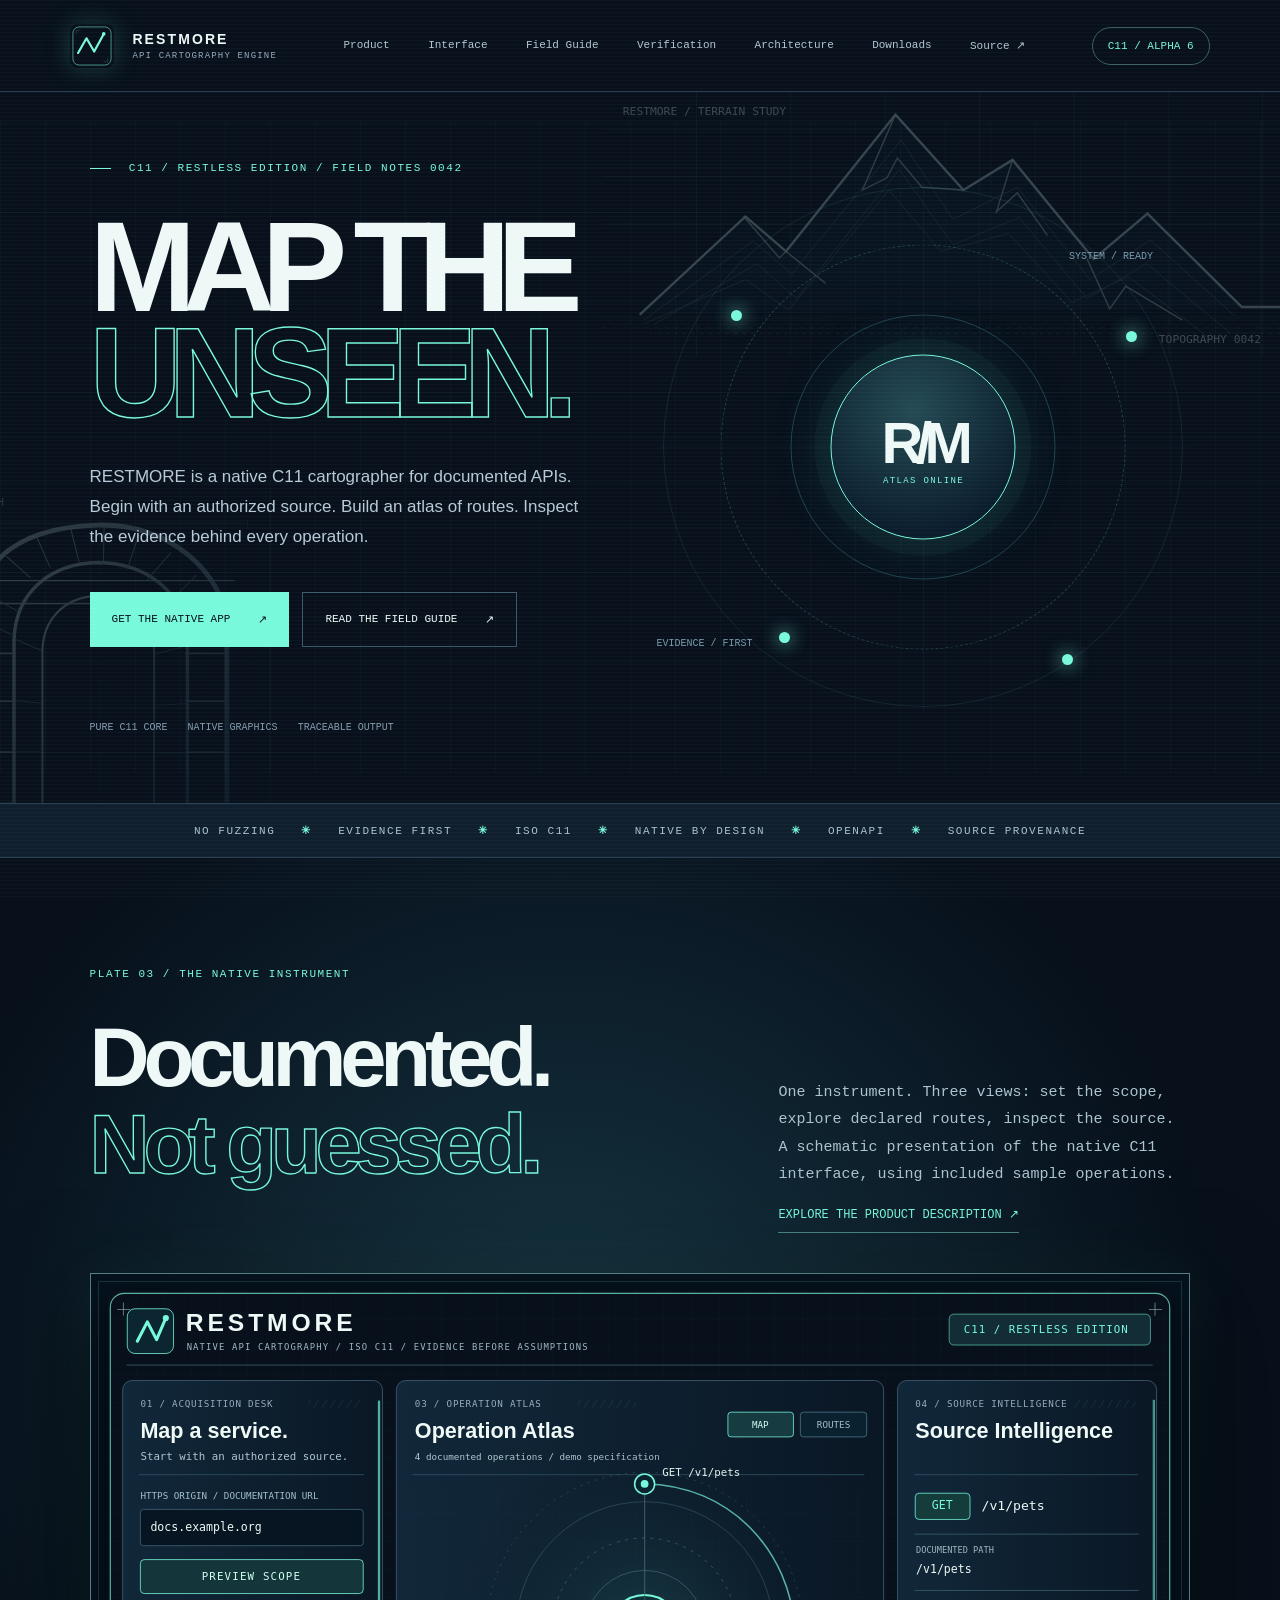
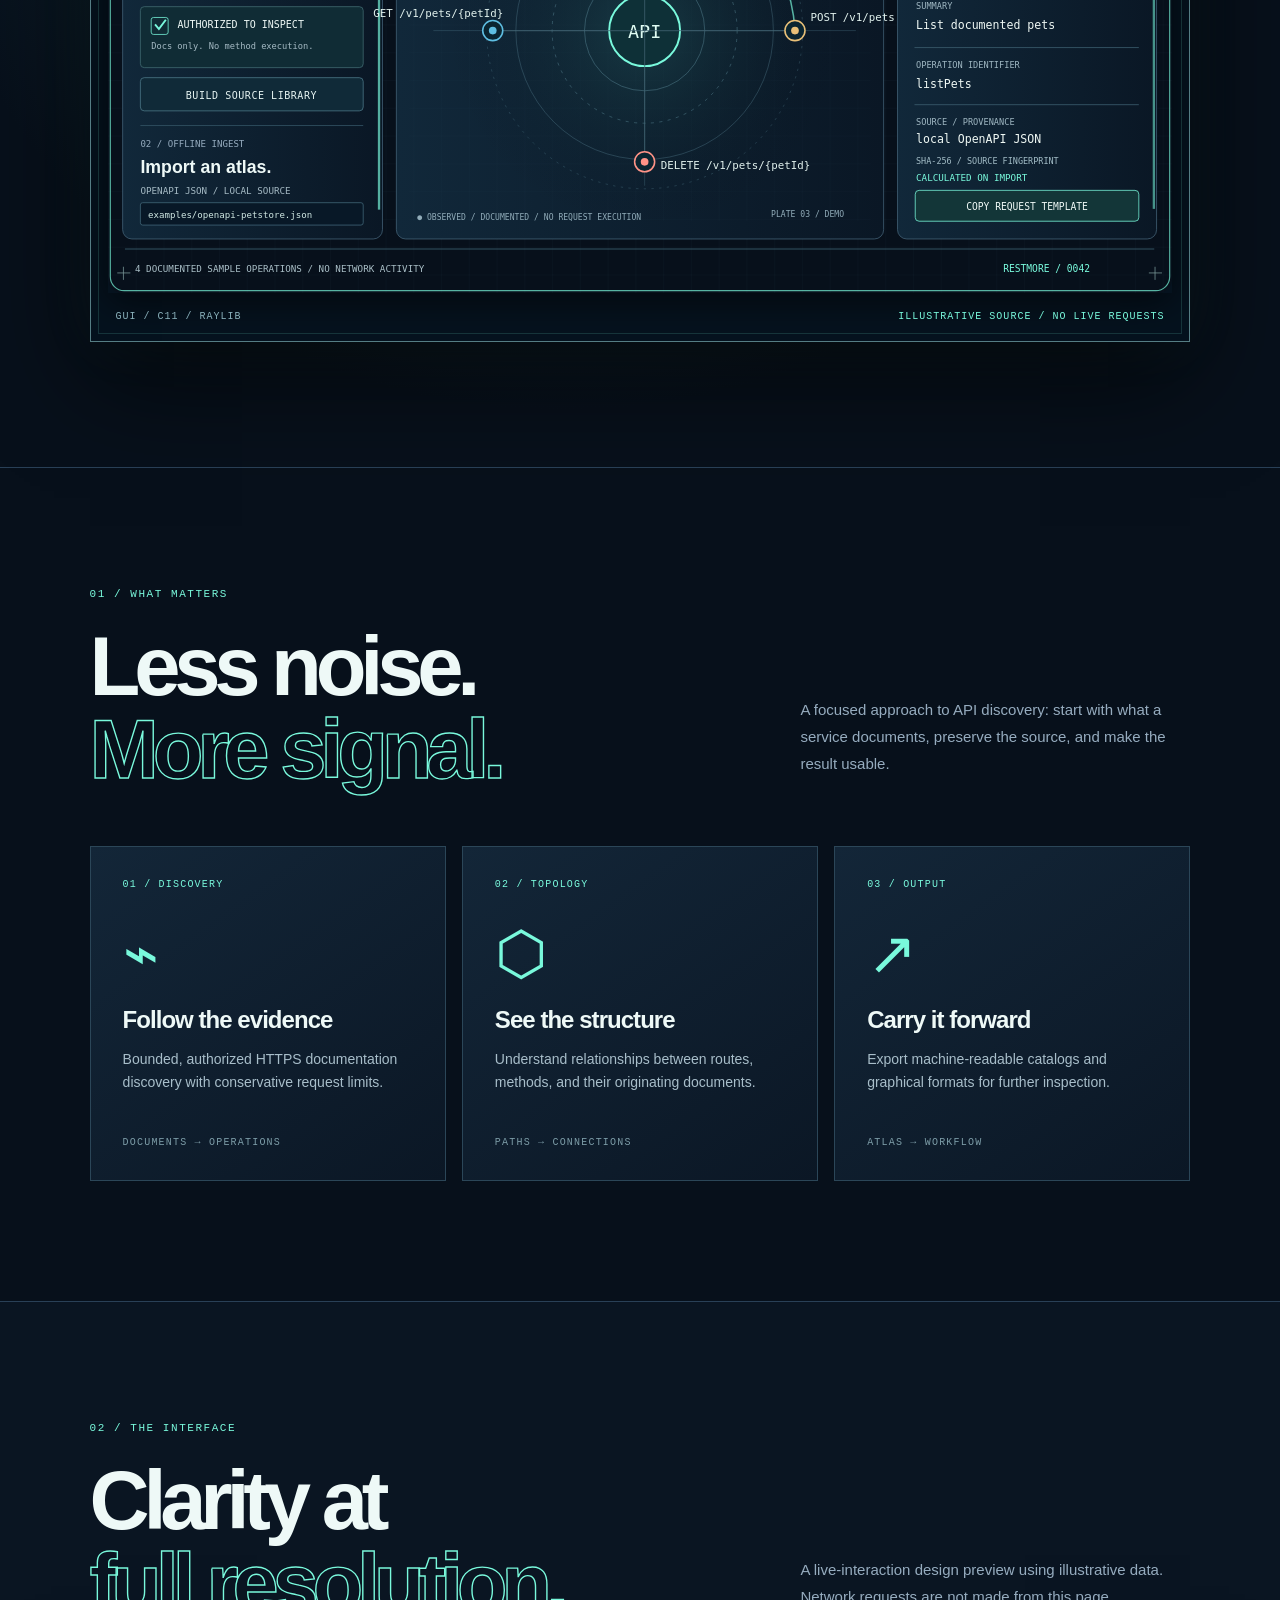
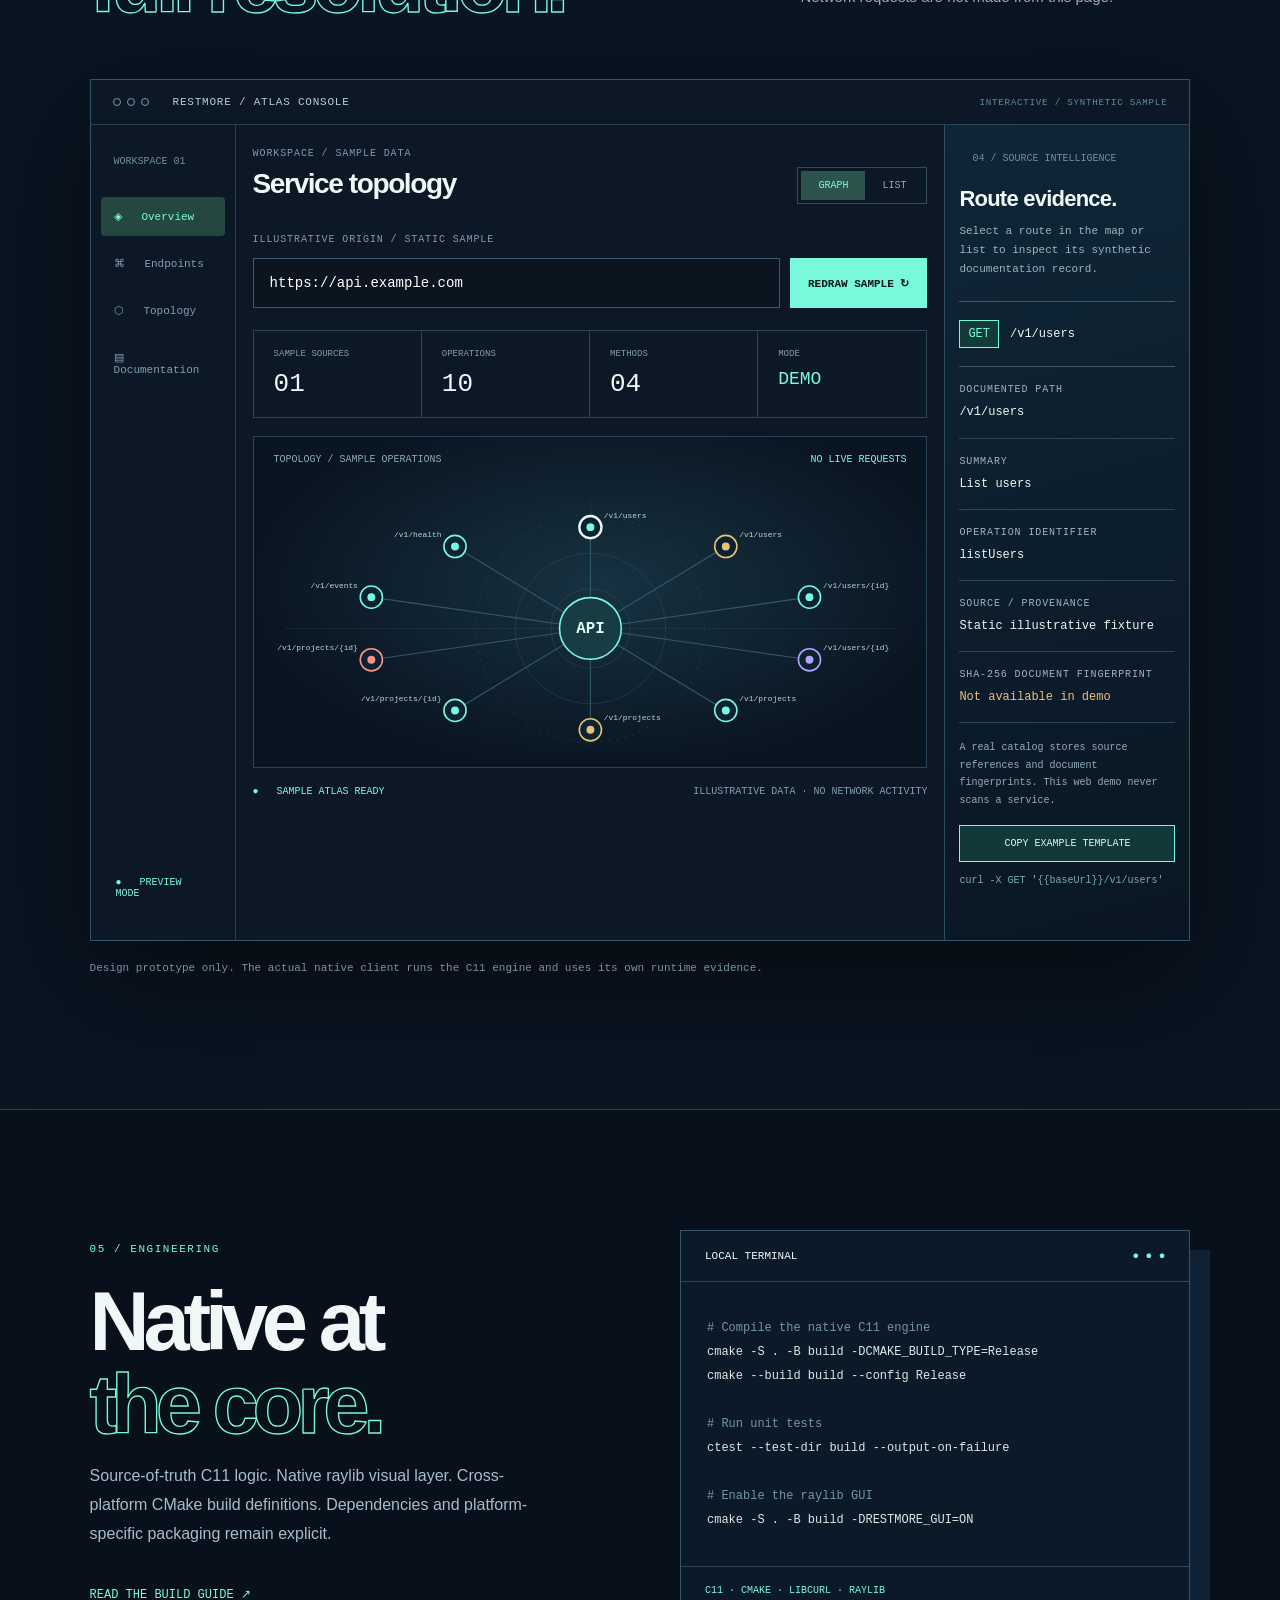
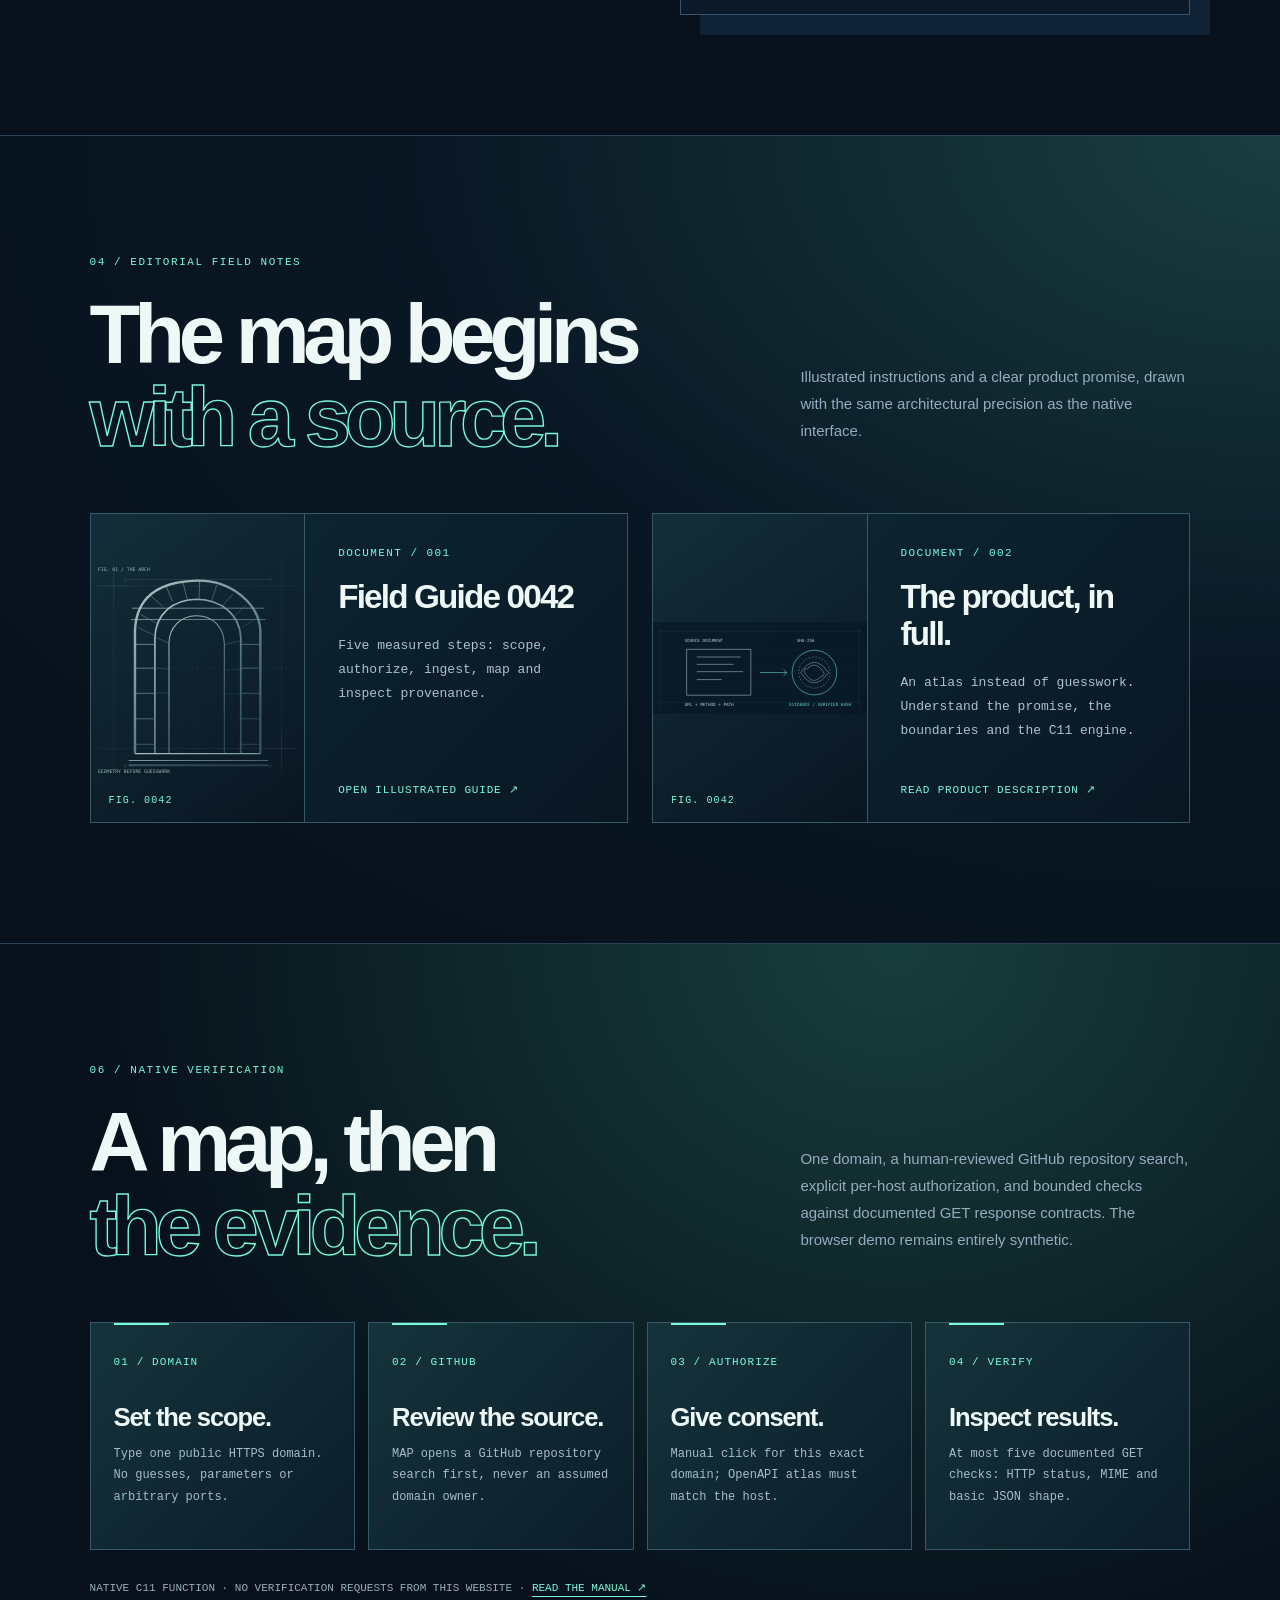
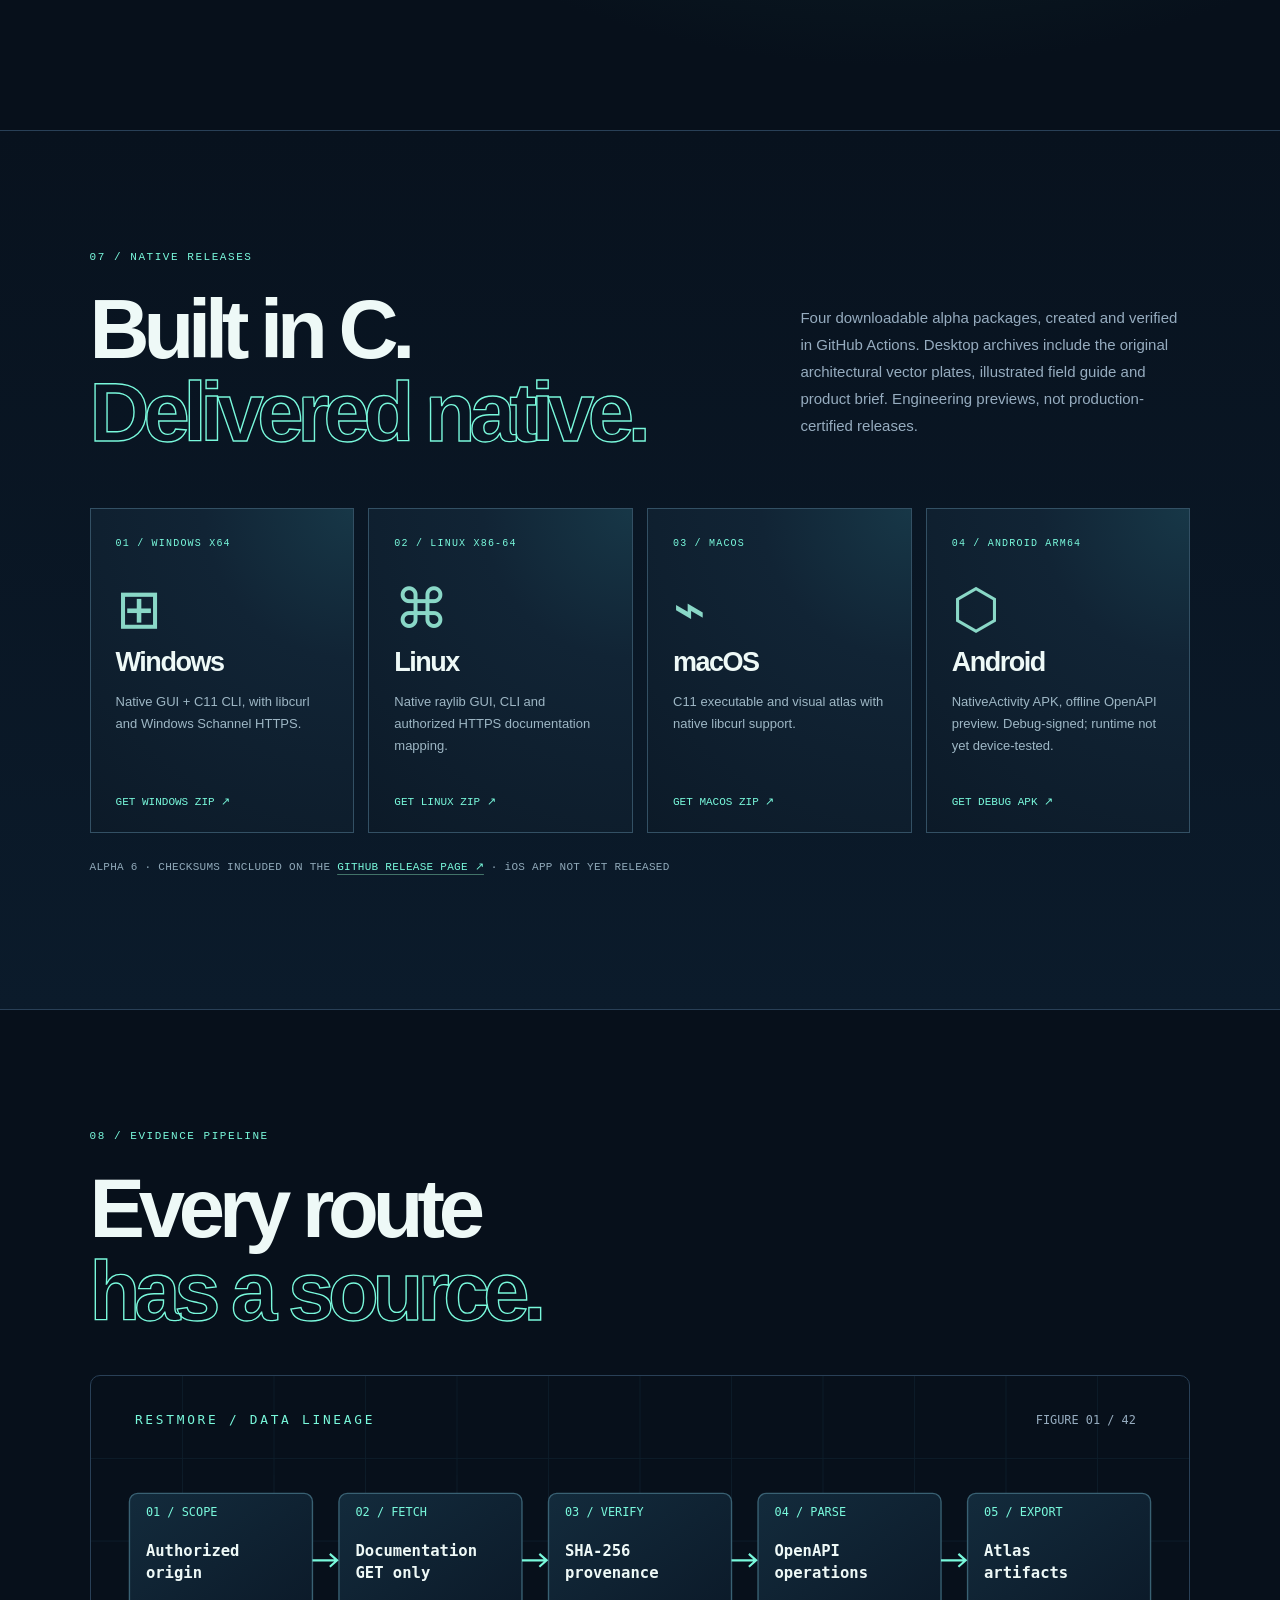
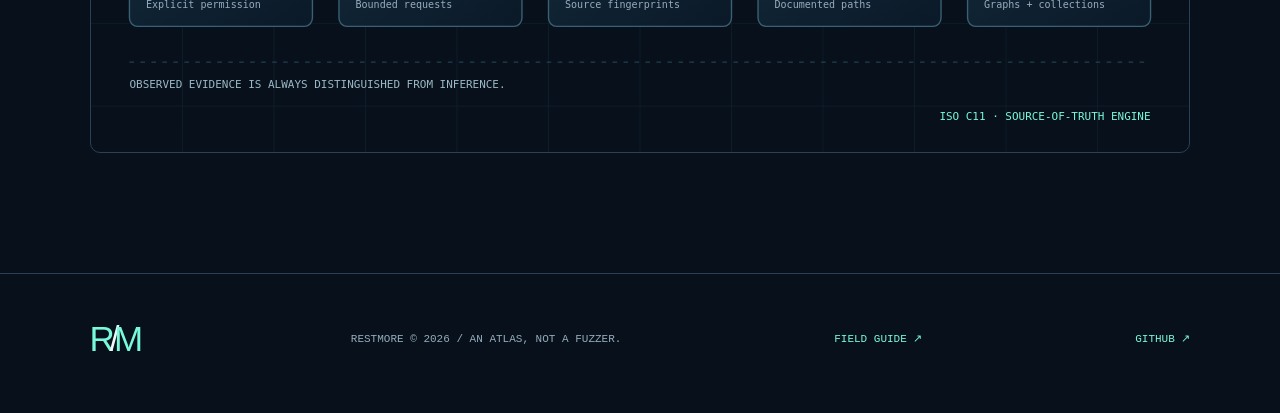
==== commit d0b646d8: "docs: prepare Verification Edition alpha 6 product links and truthful capabilities" ====
--- a/docs/index.html
+++ b/docs/index.html
@@ -2,7 +2,7 @@
 <html lang="en"><head><meta charset="utf-8"><meta name="viewport" content="width=device-width,initial-scale=1">
 <meta name="theme-color" content="#07101b"><meta name="description" content="RESTMORE. Evidence-first, native API cartography in C11.">
 <title>RESTMORE / MAP THE UNSEEN.</title><link rel="icon" href="assets/restmore-mark.svg" type="image/svg+xml"><link rel="stylesheet" href="style.css"></head>
-<body><header class="header"><a class="brand" href="#"><img class="brand-mark" src="assets/restmore-mark.svg" alt="" width="44" height="44"><span>RESTMORE<small>API CARTOGRAPHY ENGINE</small></span></a><nav><a href="product.html">Product</a><a href="#interface">Interface</a><a href="field-guide.html">Field Guide</a><a href="#verification">Verification</a><a href="#architecture">Architecture</a><a href="#downloads">Downloads</a><a href="https://github.com/bspippi1337/restmore">Source ↗</a></nav><span class="version">C11 / ALPHA 5</span></header>
+<body><header class="header"><a class="brand" href="#"><img class="brand-mark" src="assets/restmore-mark.svg" alt="" width="44" height="44"><span>RESTMORE<small>API CARTOGRAPHY ENGINE</small></span></a><nav><a href="product.html">Product</a><a href="#interface">Interface</a><a href="field-guide.html">Field Guide</a><a href="#verification">Verification</a><a href="#architecture">Architecture</a><a href="#downloads">Downloads</a><a href="https://github.com/bspippi1337/restmore">Source ↗</a></nav><span class="version">C11 / ALPHA 6</span></header>
 <main><section class="hero"><img class="hero-engraving" src="assets/engraved-arch.svg" alt="" aria-hidden="true"><img class="hero-terrain" src="assets/mountain-section.svg" alt="" aria-hidden="true"><div class="hero-copy"><div class="eyebrow"><i></i> C11 / RESTLESS EDITION / FIELD NOTES 0042</div><h1>MAP THE<br><em>UNSEEN.</em></h1><p>RESTMORE is a native C11 cartographer for documented APIs. Begin with an authorized source. Build an atlas of routes. Inspect the evidence behind every operation.</p><div class="buttons"><a class="primary" href="#downloads">GET THE NATIVE APP <span>↗</span></a><a class="outline" href="field-guide.html">READ THE FIELD GUIDE <span>↗</span></a></div><div class="hero-meta"><span>PURE C11 CORE</span><span>NATIVE GRAPHICS</span><span>TRACEABLE OUTPUT</span></div></div><div class="orbital" aria-label="Abstract concentric node network"><div class="orbit o1"></div><div class="orbit o2"></div><div class="orbit o3"></div><div class="center"><b>R/M</b><small>ATLAS ONLINE</small></div><span class="node n1"></span><span class="node n2"></span><span class="node n3"></span><span class="node n4"></span><div class="datum d1">SYSTEM / READY</div><div class="datum d2">EVIDENCE / FIRST</div></div></section>
 <div class="ribbon">NO FUZZING <b>✳</b> EVIDENCE FIRST <b>✳</b> ISO C11 <b>✳</b> NATIVE BY DESIGN <b>✳</b> OPENAPI <b>✳</b> SOURCE PROVENANCE</div>
 <section class="showcase" aria-labelledby="showcase-title">
@@ -29,10 +29,10 @@
 cmake -S . -B build -DRESTMORE_GUI=ON</code></pre><div class="terminal-end">C11 · CMAKE · LIBCURL · RAYLIB</div></div></section><section class="section field-notes" id="guide"><div class="section-head"><div><div class="eyebrow">04 / EDITORIAL FIELD NOTES</div><h2>The map begins<br><em>with a source.</em></h2></div><p>Illustrated instructions and a clear product promise, drawn with the same architectural precision as the native interface.</p></div><div class="field-notes-grid"><a class="field-note" href="field-guide.html"><div class="field-note-art"><img src="assets/engraved-arch.svg" alt="Graphite-style architectural arch illustration, symbolizing an authorized starting point." loading="lazy"></div><div class="field-note-body"><span>DOCUMENT / 001</span><h3>Field Guide 0042</h3><p>Five measured steps: scope, authorize, ingest, map and inspect provenance.</p><strong>OPEN ILLUSTRATED GUIDE ↗</strong></div></a><a class="field-note" href="product.html"><div class="field-note-art"><img src="assets/evidence-ledger.svg" alt="Original evidence ledger illustration from document to SHA-256 fingerprint." loading="lazy"></div><div class="field-note-body"><span>DOCUMENT / 002</span><h3>The product, in full.</h3><p>An atlas instead of guesswork. Understand the promise, the boundaries and the C11 engine.</p><strong>READ PRODUCT DESCRIPTION ↗</strong></div></a></div></section><section class="section verify-showcase" id="verification"><div class="section-head"><div><div class="eyebrow">06 / NATIVE VERIFICATION</div><h2>A map, then<br><em>the evidence.</em></h2></div><p>One domain, a human-reviewed GitHub repository search, explicit per-host authorization, and bounded checks against documented GET response contracts. The browser demo remains entirely synthetic.</p></div><div class="verify-steps"><article><span>01 / DOMAIN</span><h3>Set the scope.</h3><p>Type one public HTTPS domain. No guesses, parameters or arbitrary ports.</p></article><article><span>02 / GITHUB</span><h3>Review the source.</h3><p>MAP opens a GitHub repository search first, never an assumed domain owner.</p></article><article><span>03 / AUTHORIZE</span><h3>Give consent.</h3><p>Manual click for this exact domain; OpenAPI atlas must match the host.</p></article><article><span>04 / VERIFY</span><h3>Inspect results.</h3><p>At most five documented GET checks: HTTP status, MIME and basic JSON shape.</p></article></div><p class="verify-note">NATIVE C11 FUNCTION · NO VERIFICATION REQUESTS FROM THIS WEBSITE · <a href="https://github.com/bspippi1337/restmore/blob/main/docs/VERIFICATION.md">READ THE MANUAL ↗</a></p></section><section class="section download-section" id="downloads">
 <div class="section-head"><div><div class="eyebrow">07 / NATIVE RELEASES</div><h2>Built in C.<br><em>Delivered native.</em></h2></div><p>Four downloadable alpha packages, created and verified in GitHub Actions. Desktop archives include the original architectural vector plates, illustrated field guide and product brief. Engineering previews, not production-certified releases.</p></div>
 <div class="download-grid">
-<a class="download-card" href="https://github.com/bspippi1337/restmore/releases/download/v0.1.0-alpha.5/restmore-v0.1.0-alpha.5-windows-x64-https.zip"><span class="platform">01 / WINDOWS X64</span><span class="platform-mark">⊞</span><strong>Windows</strong><p>Native GUI + C11 CLI, with libcurl and Windows Schannel HTTPS.</p><span class="download-link">GET WINDOWS ZIP ↗</span></a>
-<a class="download-card" href="https://github.com/bspippi1337/restmore/releases/download/v0.1.0-alpha.5/restmore-v0.1.0-alpha.5-linux-x86_64.zip"><span class="platform">02 / LINUX X86-64</span><span class="platform-mark">⌘</span><strong>Linux</strong><p>Native raylib GUI, CLI and authorized HTTPS documentation mapping.</p><span class="download-link">GET LINUX ZIP ↗</span></a>
-<a class="download-card" href="https://github.com/bspippi1337/restmore/releases/download/v0.1.0-alpha.5/restmore-v0.1.0-alpha.5-macos-native.zip"><span class="platform">03 / MACOS</span><span class="platform-mark">⌁</span><strong>macOS</strong><p>C11 executable and visual atlas with native libcurl support.</p><span class="download-link">GET MACOS ZIP ↗</span></a>
-<a class="download-card" href="https://github.com/bspippi1337/restmore/releases/download/v0.1.0-alpha.5/restmore-v0.1.0-alpha.5-android-arm64-debug.apk"><span class="platform">04 / ANDROID ARM64</span><span class="platform-mark">⬡</span><strong>Android</strong><p>NativeActivity APK, offline OpenAPI preview. Debug-signed; runtime not yet device-tested.</p><span class="download-link">GET DEBUG APK ↗</span></a>
+<a class="download-card" href="https://github.com/bspippi1337/restmore/releases/download/v0.1.0-alpha.6/restmore-v0.1.0-alpha.6-windows-x64-https.zip"><span class="platform">01 / WINDOWS X64</span><span class="platform-mark">⊞</span><strong>Windows</strong><p>Native GUI + C11 CLI, with libcurl and Windows Schannel HTTPS.</p><span class="download-link">GET WINDOWS ZIP ↗</span></a>
+<a class="download-card" href="https://github.com/bspippi1337/restmore/releases/download/v0.1.0-alpha.6/restmore-v0.1.0-alpha.6-linux-x86_64.zip"><span class="platform">02 / LINUX X86-64</span><span class="platform-mark">⌘</span><strong>Linux</strong><p>Native raylib GUI, CLI and authorized HTTPS documentation mapping.</p><span class="download-link">GET LINUX ZIP ↗</span></a>
+<a class="download-card" href="https://github.com/bspippi1337/restmore/releases/download/v0.1.0-alpha.6/restmore-v0.1.0-alpha.6-macos-native.zip"><span class="platform">03 / MACOS</span><span class="platform-mark">⌁</span><strong>macOS</strong><p>C11 executable and visual atlas with native libcurl support.</p><span class="download-link">GET MACOS ZIP ↗</span></a>
+<a class="download-card" href="https://github.com/bspippi1337/restmore/releases/download/v0.1.0-alpha.6/restmore-v0.1.0-alpha.6-android-arm64-debug.apk"><span class="platform">04 / ANDROID ARM64</span><span class="platform-mark">⬡</span><strong>Android</strong><p>NativeActivity APK, offline OpenAPI preview. Debug-signed; runtime not yet device-tested.</p><span class="download-link">GET DEBUG APK ↗</span></a>
 </div>
-<p class="download-disclaimer">ALPHA 5 · CHECKSUMS INCLUDED ON THE <a href="https://github.com/bspippi1337/restmore/releases/tag/v0.1.0-alpha.5">GITHUB RELEASE PAGE ↗</a> · iOS APP NOT YET RELEASED</p>
+<p class="download-disclaimer">ALPHA 6 · CHECKSUMS INCLUDED ON THE <a href="https://github.com/bspippi1337/restmore/releases/tag/v0.1.0-alpha.6">GITHUB RELEASE PAGE ↗</a> · iOS APP NOT YET RELEASED</p>
 </section><section class="section evidence"><div class="eyebrow">08 / EVIDENCE PIPELINE</div><h2>Every route<br><em>has a source.</em></h2><img src="assets/evidence-pipeline.svg" style="display:block;width:100%;margin-top:42px;border:1px solid #294057;border-radius:10px" alt="Five-stage RESTMORE pipeline: authorized scope, bounded documentation fetch, SHA-256 provenance, OpenAPI parsing, atlas exports." loading="lazy"></section></main><footer class="footer"><strong>R<span>/</span>M</strong><span>RESTMORE © 2026 / AN ATLAS, NOT A FUZZER.</span><a href="field-guide.html">FIELD GUIDE ↗</a><a href="https://github.com/bspippi1337/restmore">GITHUB ↗</a></footer><script src="app.js"></script></body></html>
--- a/docs/style.css
+++ b/docs/style.css
@@ -88,3 +88,16 @@
 @media(max-width:1280px){.app-inner{grid-template-columns:145px minmax(0,1fr) 245px}.app .canvas{padding:17px}.web-inspector{padding:22px 14px}}
 @media(max-width:1120px){.app-inner{grid-template-columns:minmax(0,1fr) minmax(225px,.45fr)}.app aside{display:none}}
 @media(max-width:720px){.app-inner{display:flex;flex-direction:column}.web-inspector{border-left:0;border-top:1px solid #35576a}.web-inspector h3{margin-top:13px}.web-inspector dl{display:grid;grid-template-columns:1fr 1fr;gap:0 12px}.web-inspector .inspector-note{margin-bottom:15px}}
+
+/* Verification Mode: four-stage architectural consent narrative */
+.verify-showcase{background:radial-gradient(ellipse at 70% 0,#173e3b,#07101b 65%)}
+.verify-steps{display:grid;grid-template-columns:repeat(4,minmax(0,1fr));gap:13px}
+.verify-steps article{position:relative;min-height:228px;padding:28px 23px;border:1px solid #365968;background:linear-gradient(135deg,#15333b,#0b1d2a)}
+.verify-steps article:before{content:"";position:absolute;top:0;left:23px;width:55px;height:2px;background:#79f9dc}
+.verify-steps span{font:11px var(--mono);letter-spacing:.1em;color:#79f9dc}
+.verify-steps h3{font-size:clamp(19px,2vw,27px);letter-spacing:-.045em;margin:34px 0 12px}
+.verify-steps p{font:12px/1.78 var(--mono);color:#a4bdc8}
+.verify-note{font:11px/1.9 var(--mono);color:#96afbc;margin-top:28px}
+.verify-note a{color:#79f9dc;text-decoration:underline;text-underline-offset:5px}
+@media(max-width:1100px){.verify-steps{grid-template-columns:repeat(2,minmax(0,1fr))}.verify-steps article{min-height:195px}}
+@media(max-width:600px){.verify-steps{grid-template-columns:1fr}.verify-steps article{min-height:160px}.verify-steps h3{margin:19px 0 8px}}
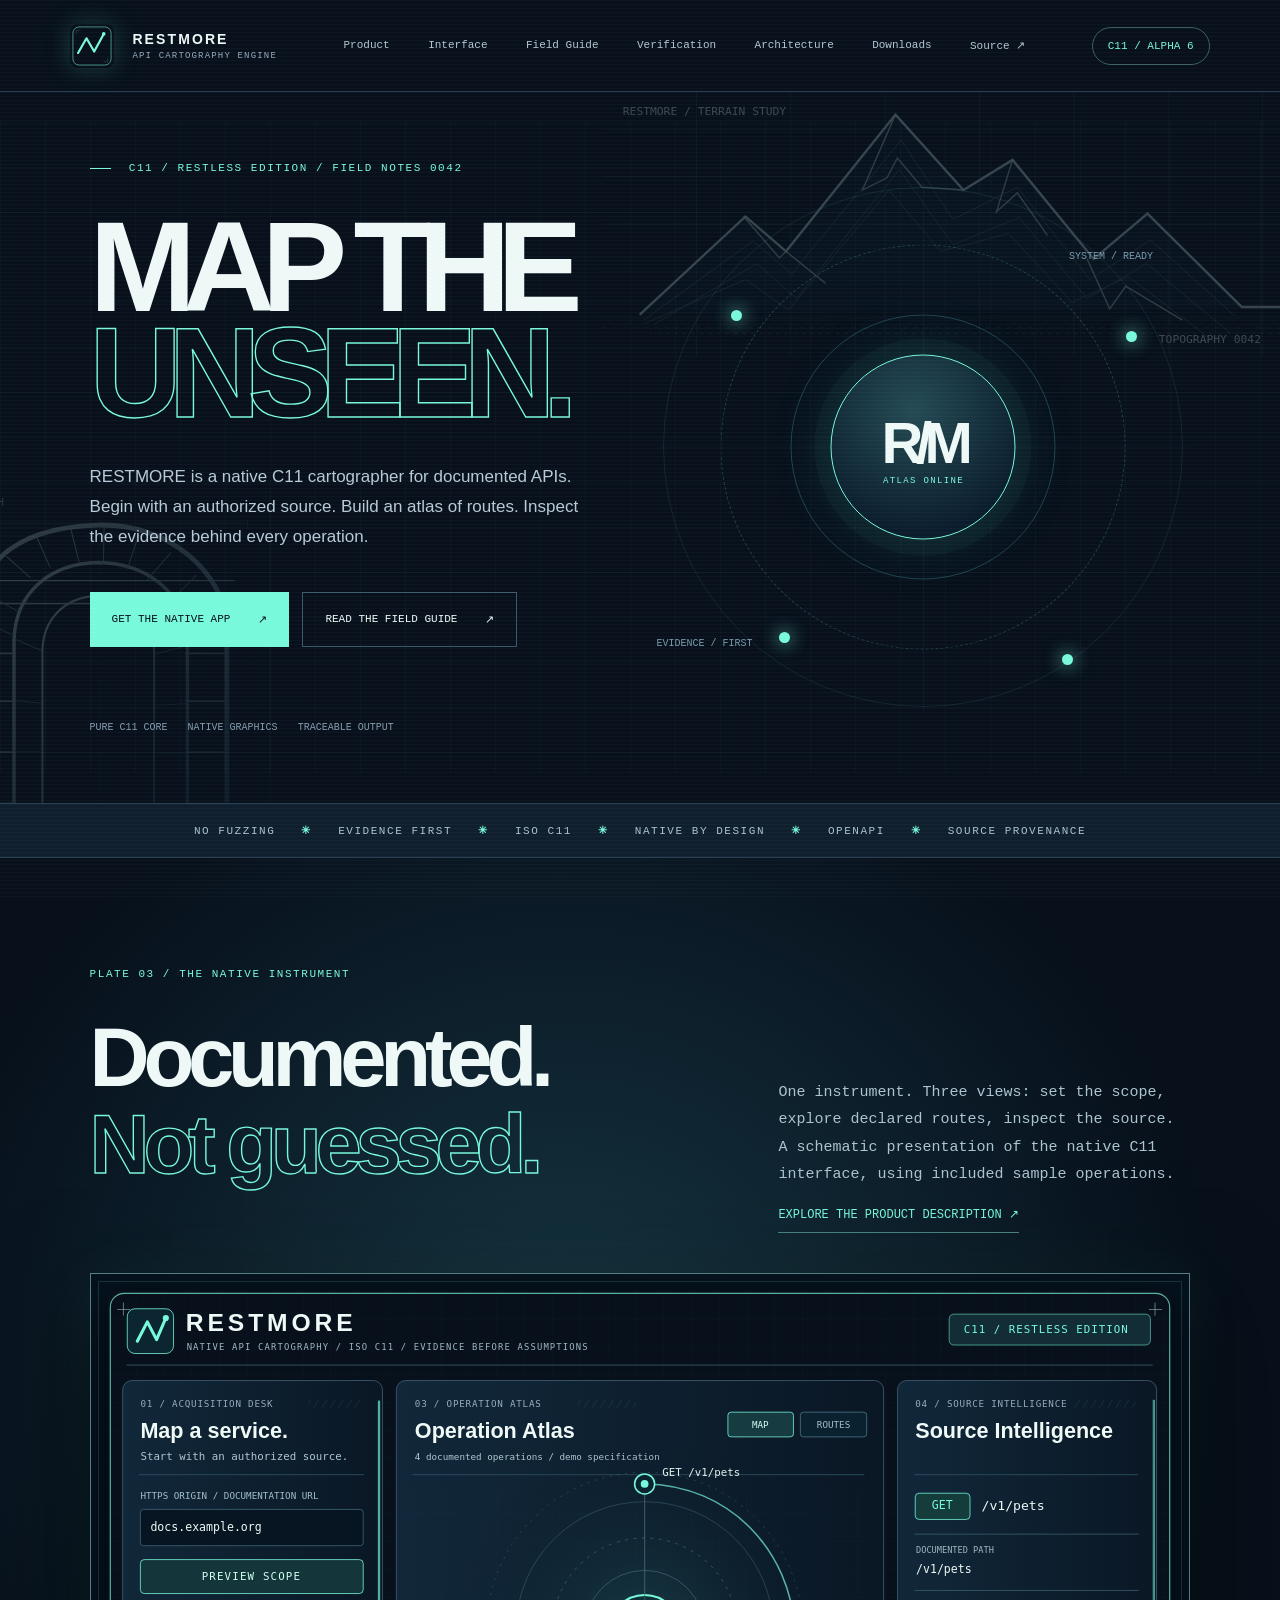
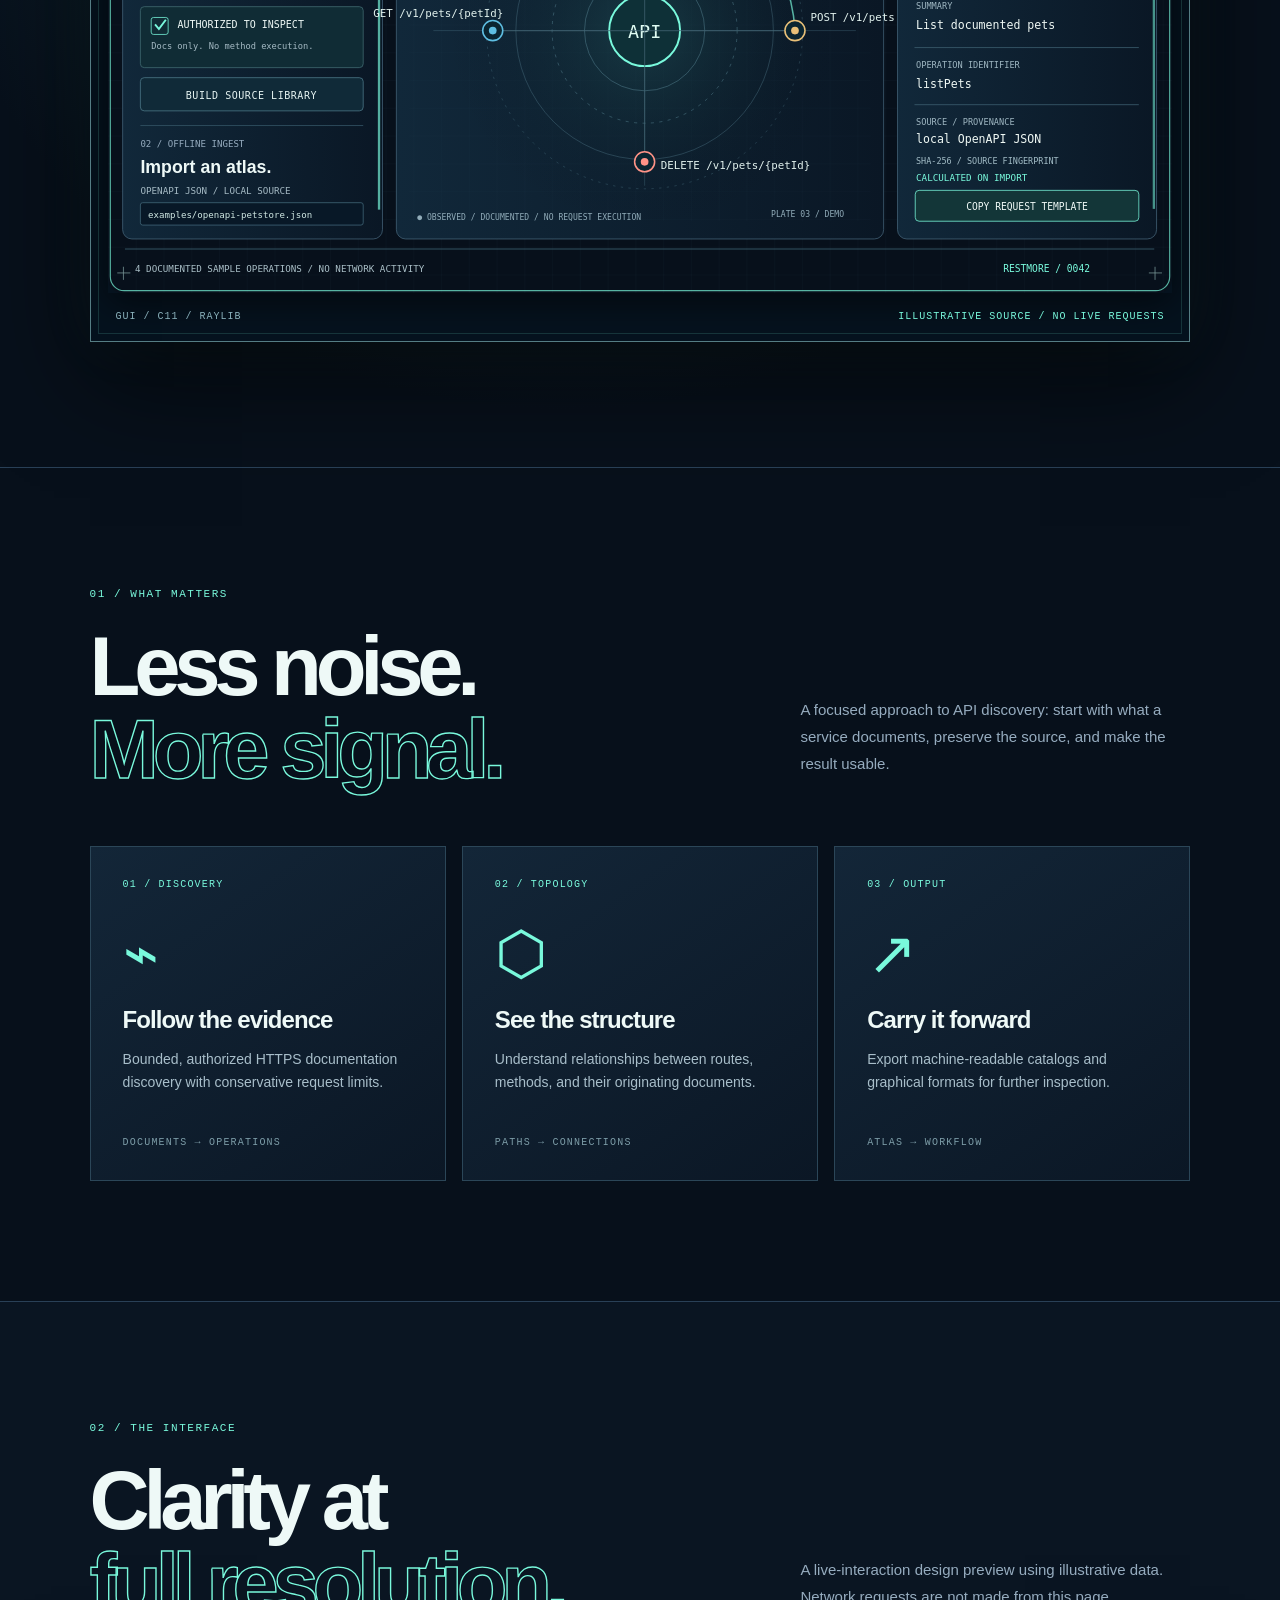
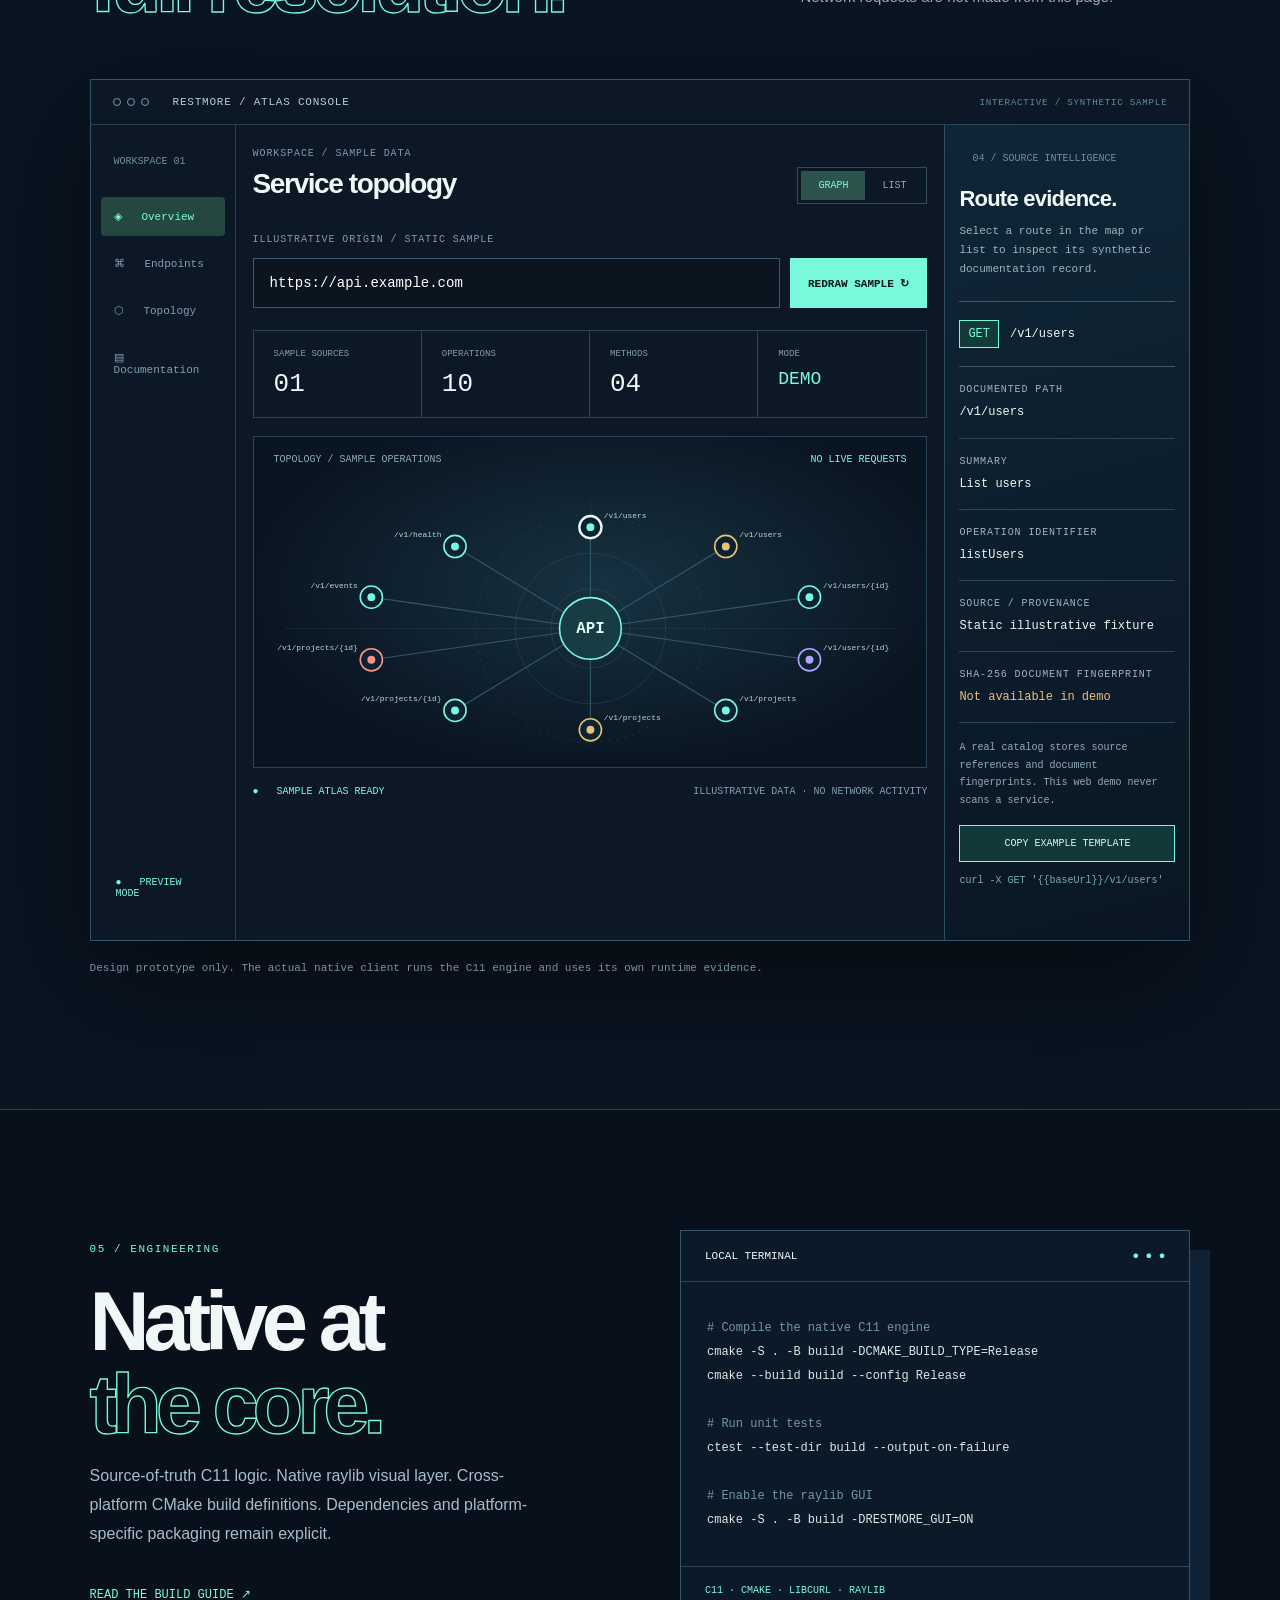
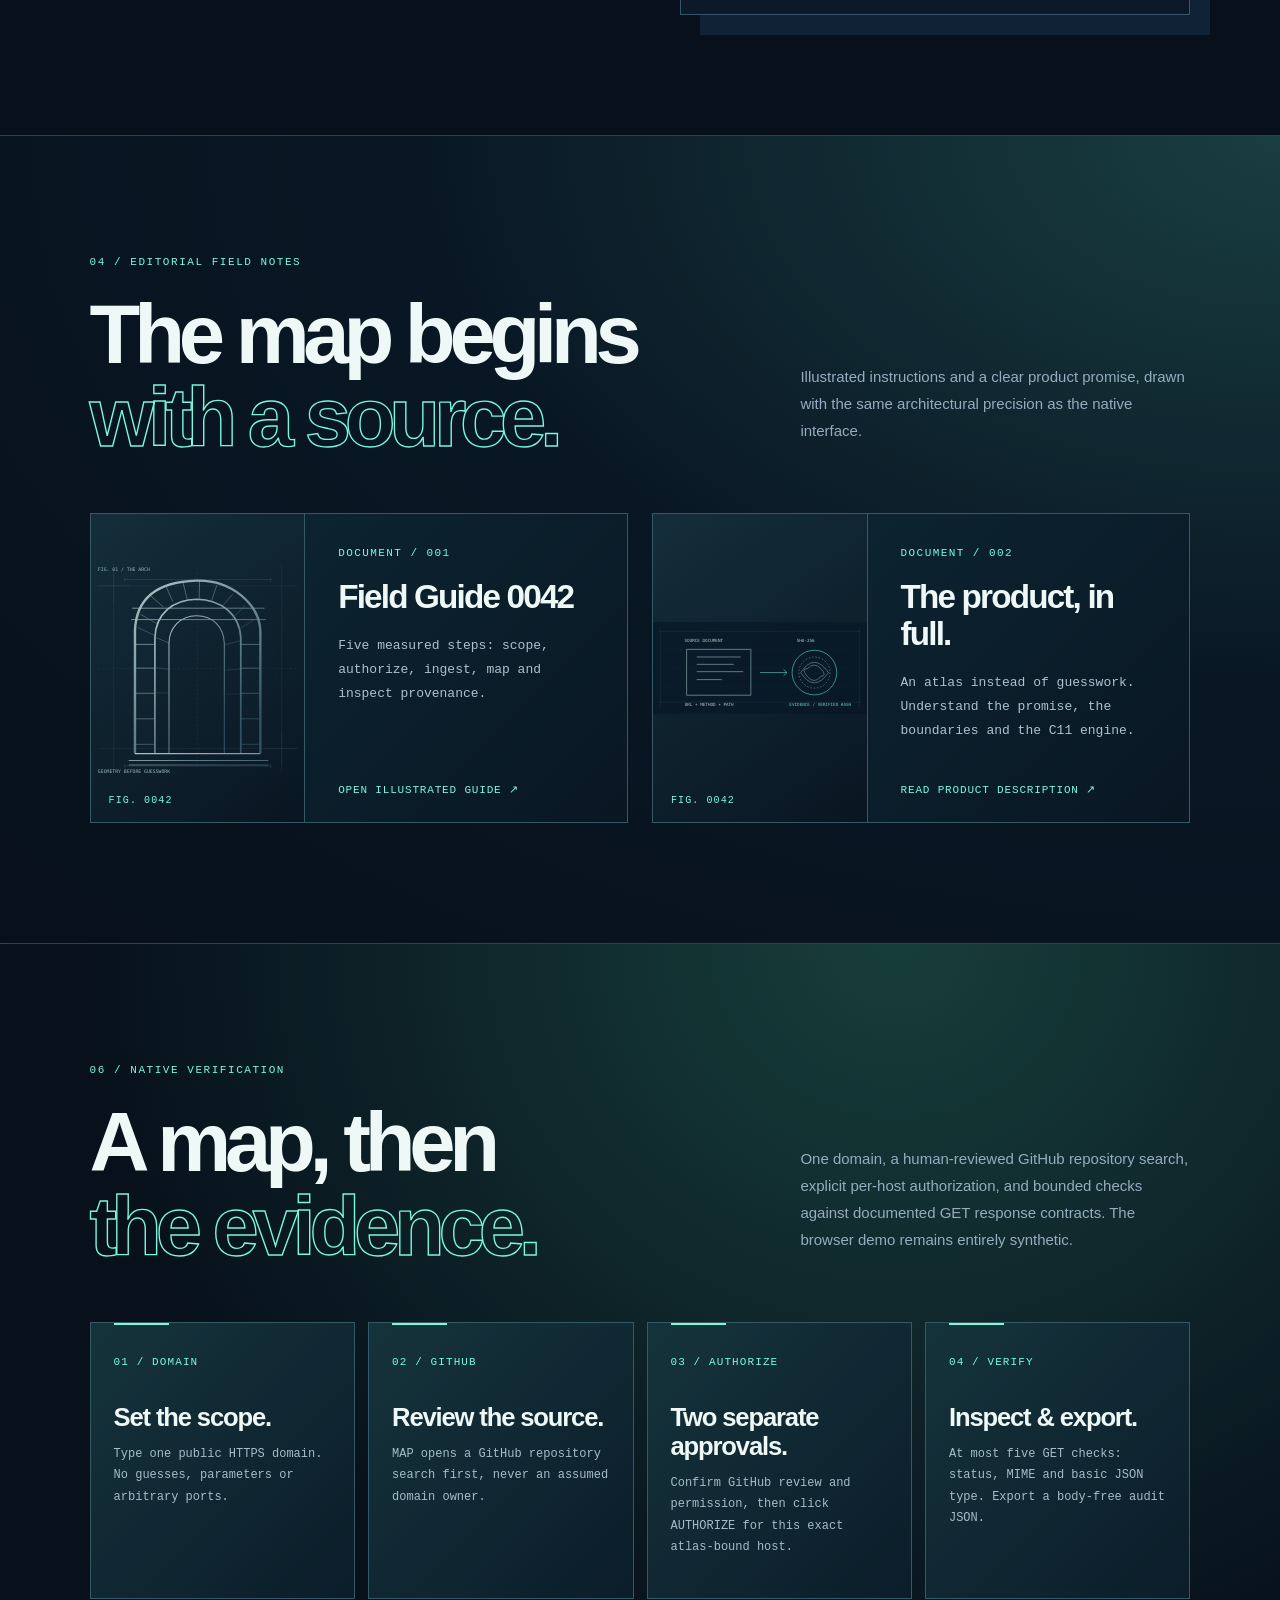
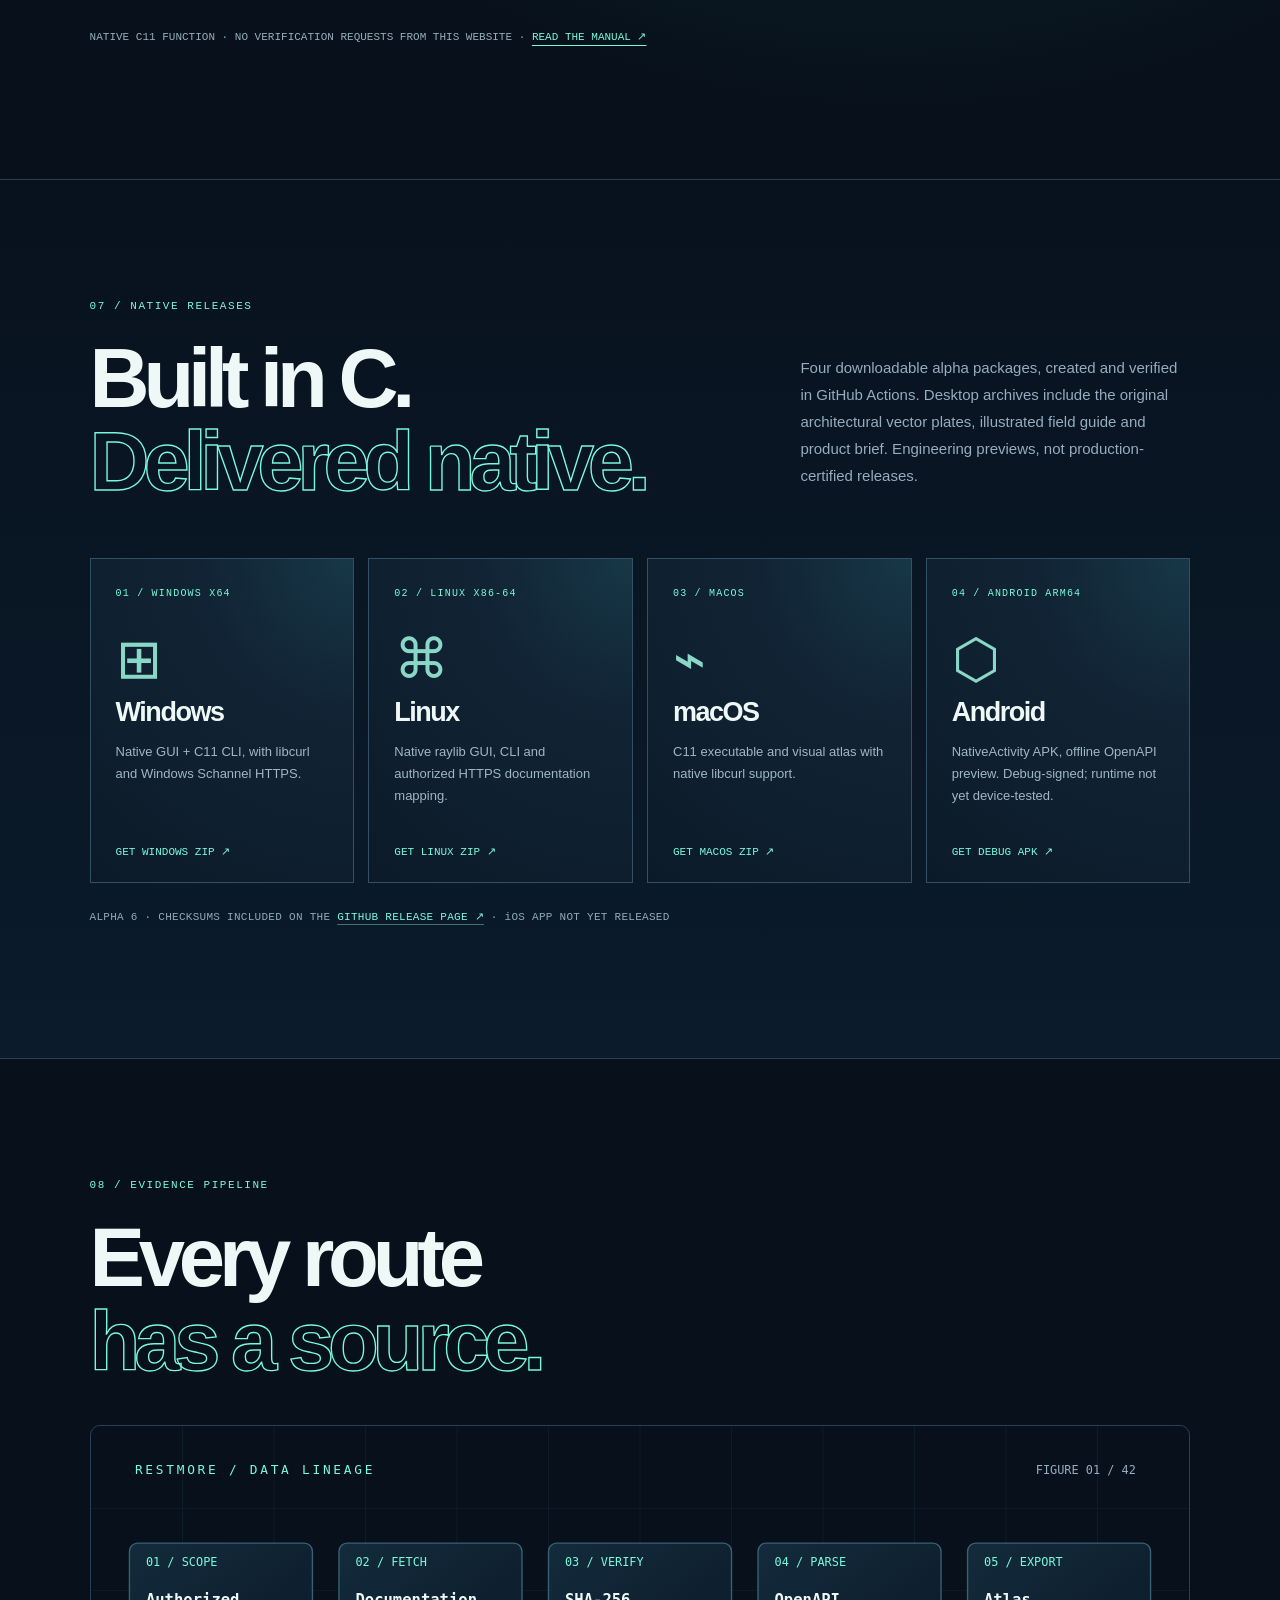
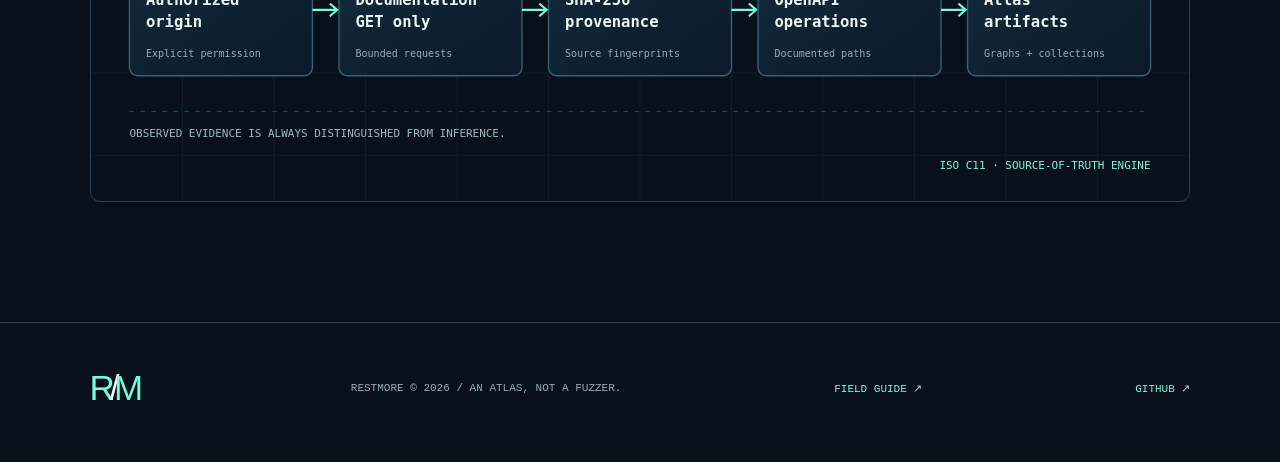
==== commit 1b0de0c5: "design(pages): accurately show two-click GitHub approval and audit JSON export" ====
--- a/docs/index.html
+++ b/docs/index.html
@@ -26,7 +26,7 @@
 ctest --test-dir build --output-on-failure
 
 <span># Enable the raylib GUI</span>
-cmake -S . -B build -DRESTMORE_GUI=ON</code></pre><div class="terminal-end">C11 · CMAKE · LIBCURL · RAYLIB</div></div></section><section class="section field-notes" id="guide"><div class="section-head"><div><div class="eyebrow">04 / EDITORIAL FIELD NOTES</div><h2>The map begins<br><em>with a source.</em></h2></div><p>Illustrated instructions and a clear product promise, drawn with the same architectural precision as the native interface.</p></div><div class="field-notes-grid"><a class="field-note" href="field-guide.html"><div class="field-note-art"><img src="assets/engraved-arch.svg" alt="Graphite-style architectural arch illustration, symbolizing an authorized starting point." loading="lazy"></div><div class="field-note-body"><span>DOCUMENT / 001</span><h3>Field Guide 0042</h3><p>Five measured steps: scope, authorize, ingest, map and inspect provenance.</p><strong>OPEN ILLUSTRATED GUIDE ↗</strong></div></a><a class="field-note" href="product.html"><div class="field-note-art"><img src="assets/evidence-ledger.svg" alt="Original evidence ledger illustration from document to SHA-256 fingerprint." loading="lazy"></div><div class="field-note-body"><span>DOCUMENT / 002</span><h3>The product, in full.</h3><p>An atlas instead of guesswork. Understand the promise, the boundaries and the C11 engine.</p><strong>READ PRODUCT DESCRIPTION ↗</strong></div></a></div></section><section class="section verify-showcase" id="verification"><div class="section-head"><div><div class="eyebrow">06 / NATIVE VERIFICATION</div><h2>A map, then<br><em>the evidence.</em></h2></div><p>One domain, a human-reviewed GitHub repository search, explicit per-host authorization, and bounded checks against documented GET response contracts. The browser demo remains entirely synthetic.</p></div><div class="verify-steps"><article><span>01 / DOMAIN</span><h3>Set the scope.</h3><p>Type one public HTTPS domain. No guesses, parameters or arbitrary ports.</p></article><article><span>02 / GITHUB</span><h3>Review the source.</h3><p>MAP opens a GitHub repository search first, never an assumed domain owner.</p></article><article><span>03 / AUTHORIZE</span><h3>Give consent.</h3><p>Manual click for this exact domain; OpenAPI atlas must match the host.</p></article><article><span>04 / VERIFY</span><h3>Inspect results.</h3><p>At most five documented GET checks: HTTP status, MIME and basic JSON shape.</p></article></div><p class="verify-note">NATIVE C11 FUNCTION · NO VERIFICATION REQUESTS FROM THIS WEBSITE · <a href="https://github.com/bspippi1337/restmore/blob/main/docs/VERIFICATION.md">READ THE MANUAL ↗</a></p></section><section class="section download-section" id="downloads">
+cmake -S . -B build -DRESTMORE_GUI=ON</code></pre><div class="terminal-end">C11 · CMAKE · LIBCURL · RAYLIB</div></div></section><section class="section field-notes" id="guide"><div class="section-head"><div><div class="eyebrow">04 / EDITORIAL FIELD NOTES</div><h2>The map begins<br><em>with a source.</em></h2></div><p>Illustrated instructions and a clear product promise, drawn with the same architectural precision as the native interface.</p></div><div class="field-notes-grid"><a class="field-note" href="field-guide.html"><div class="field-note-art"><img src="assets/engraved-arch.svg" alt="Graphite-style architectural arch illustration, symbolizing an authorized starting point." loading="lazy"></div><div class="field-note-body"><span>DOCUMENT / 001</span><h3>Field Guide 0042</h3><p>Five measured steps: scope, authorize, ingest, map and inspect provenance.</p><strong>OPEN ILLUSTRATED GUIDE ↗</strong></div></a><a class="field-note" href="product.html"><div class="field-note-art"><img src="assets/evidence-ledger.svg" alt="Original evidence ledger illustration from document to SHA-256 fingerprint." loading="lazy"></div><div class="field-note-body"><span>DOCUMENT / 002</span><h3>The product, in full.</h3><p>An atlas instead of guesswork. Understand the promise, the boundaries and the C11 engine.</p><strong>READ PRODUCT DESCRIPTION ↗</strong></div></a></div></section><section class="section verify-showcase" id="verification"><div class="section-head"><div><div class="eyebrow">06 / NATIVE VERIFICATION</div><h2>A map, then<br><em>the evidence.</em></h2></div><p>One domain, a human-reviewed GitHub repository search, explicit per-host authorization, and bounded checks against documented GET response contracts. The browser demo remains entirely synthetic.</p></div><div class="verify-steps"><article><span>01 / DOMAIN</span><h3>Set the scope.</h3><p>Type one public HTTPS domain. No guesses, parameters or arbitrary ports.</p></article><article><span>02 / GITHUB</span><h3>Review the source.</h3><p>MAP opens a GitHub repository search first, never an assumed domain owner.</p></article><article><span>03 / AUTHORIZE</span><h3>Two separate approvals.</h3><p>Confirm GitHub review and permission, then click AUTHORIZE for this exact atlas-bound host.</p></article><article><span>04 / VERIFY</span><h3>Inspect &amp; export.</h3><p>At most five GET checks: status, MIME and basic JSON type. Export a body-free audit JSON.</p></article></div><p class="verify-note">NATIVE C11 FUNCTION · NO VERIFICATION REQUESTS FROM THIS WEBSITE · <a href="https://github.com/bspippi1337/restmore/blob/main/docs/CONTRACT-VERIFICATION.md">READ THE MANUAL ↗</a></p></section><section class="section download-section" id="downloads">
 <div class="section-head"><div><div class="eyebrow">07 / NATIVE RELEASES</div><h2>Built in C.<br><em>Delivered native.</em></h2></div><p>Four downloadable alpha packages, created and verified in GitHub Actions. Desktop archives include the original architectural vector plates, illustrated field guide and product brief. Engineering previews, not production-certified releases.</p></div>
 <div class="download-grid">
 <a class="download-card" href="https://github.com/bspippi1337/restmore/releases/download/v0.1.0-alpha.6/restmore-v0.1.0-alpha.6-windows-x64-https.zip"><span class="platform">01 / WINDOWS X64</span><span class="platform-mark">⊞</span><strong>Windows</strong><p>Native GUI + C11 CLI, with libcurl and Windows Schannel HTTPS.</p><span class="download-link">GET WINDOWS ZIP ↗</span></a>
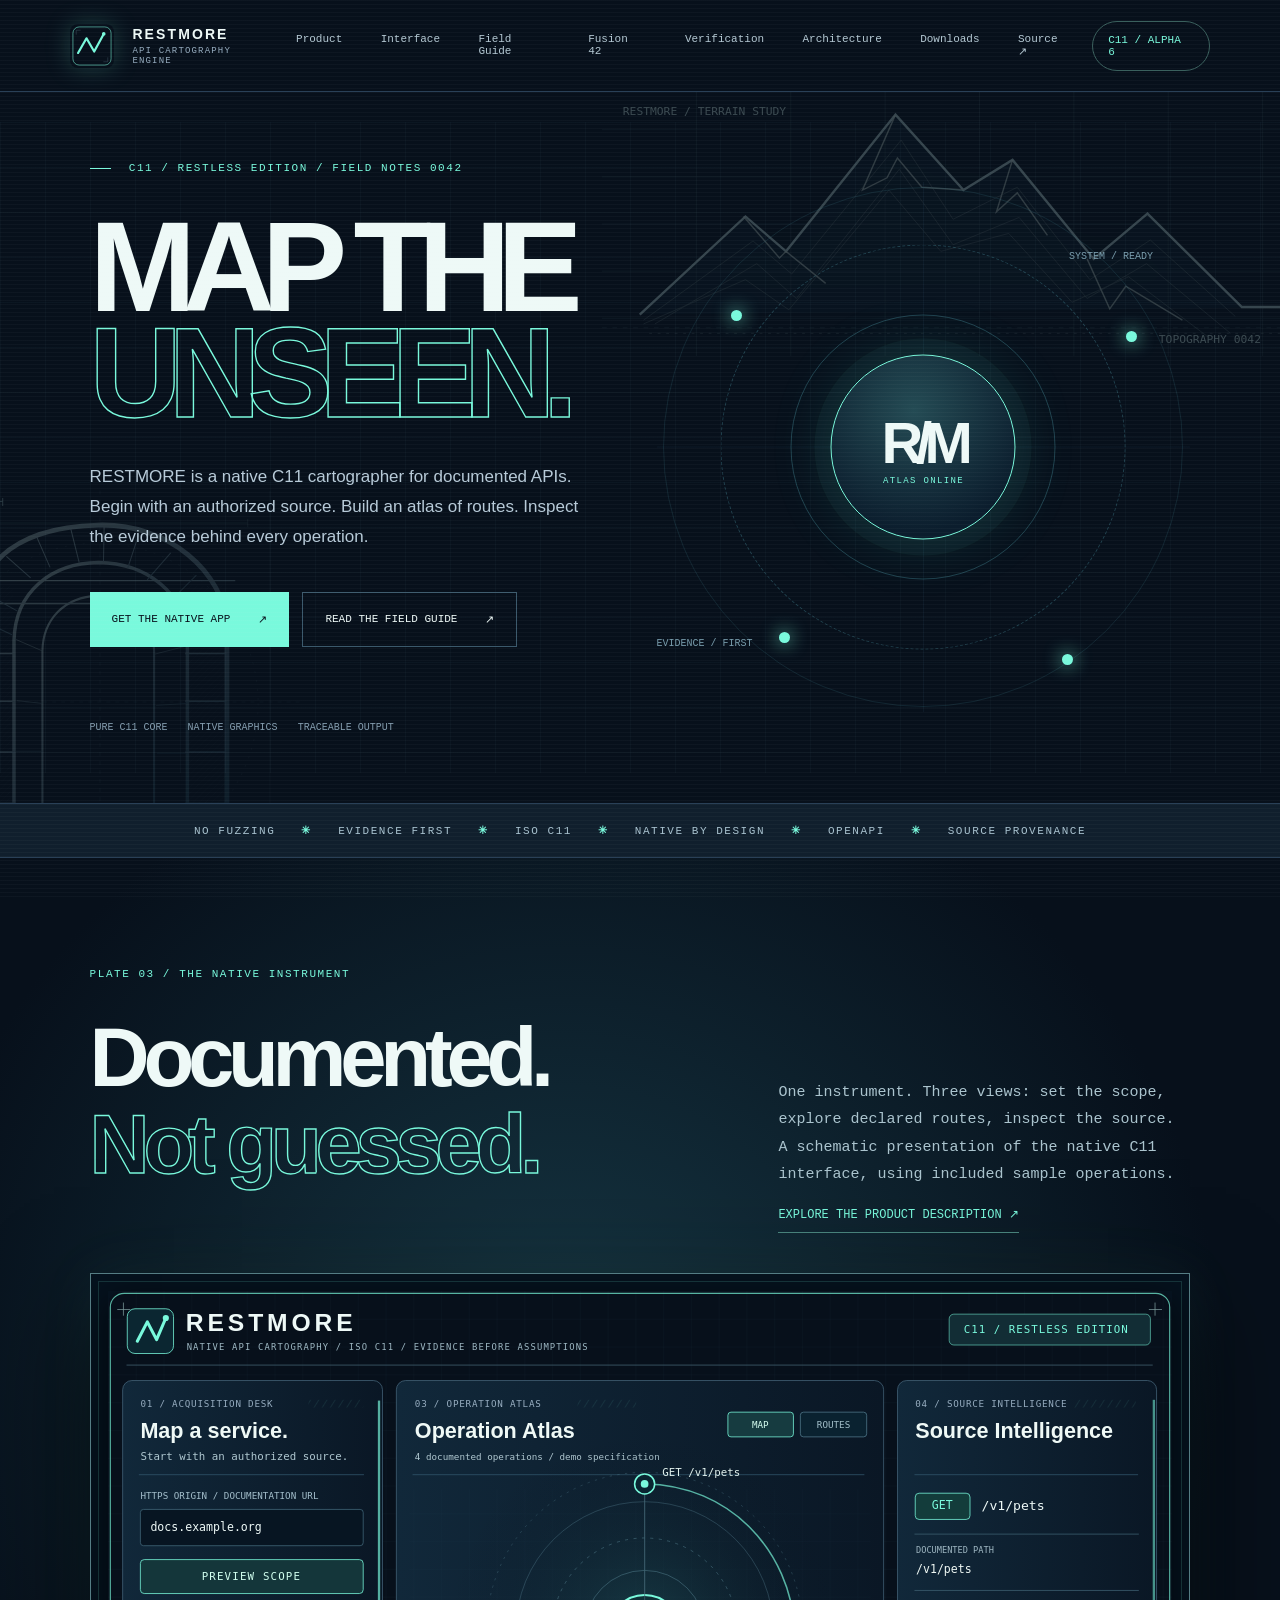
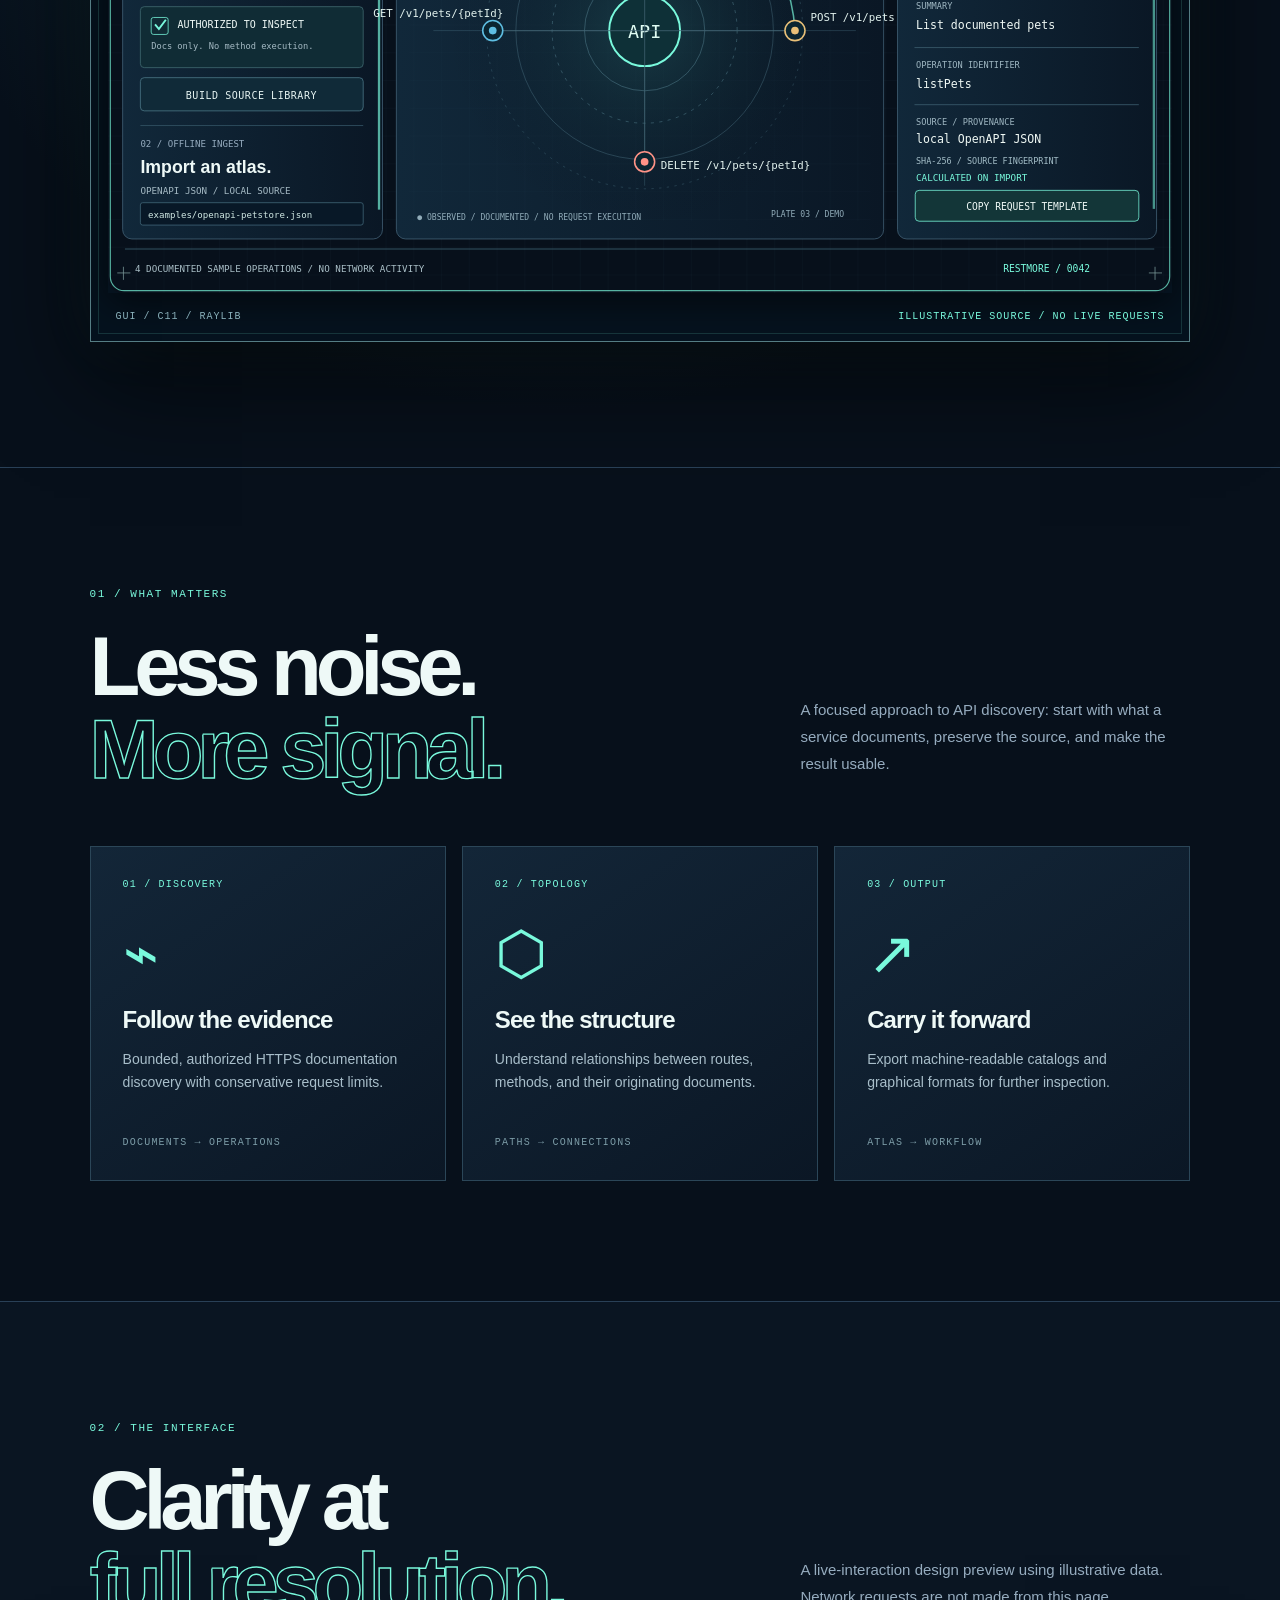
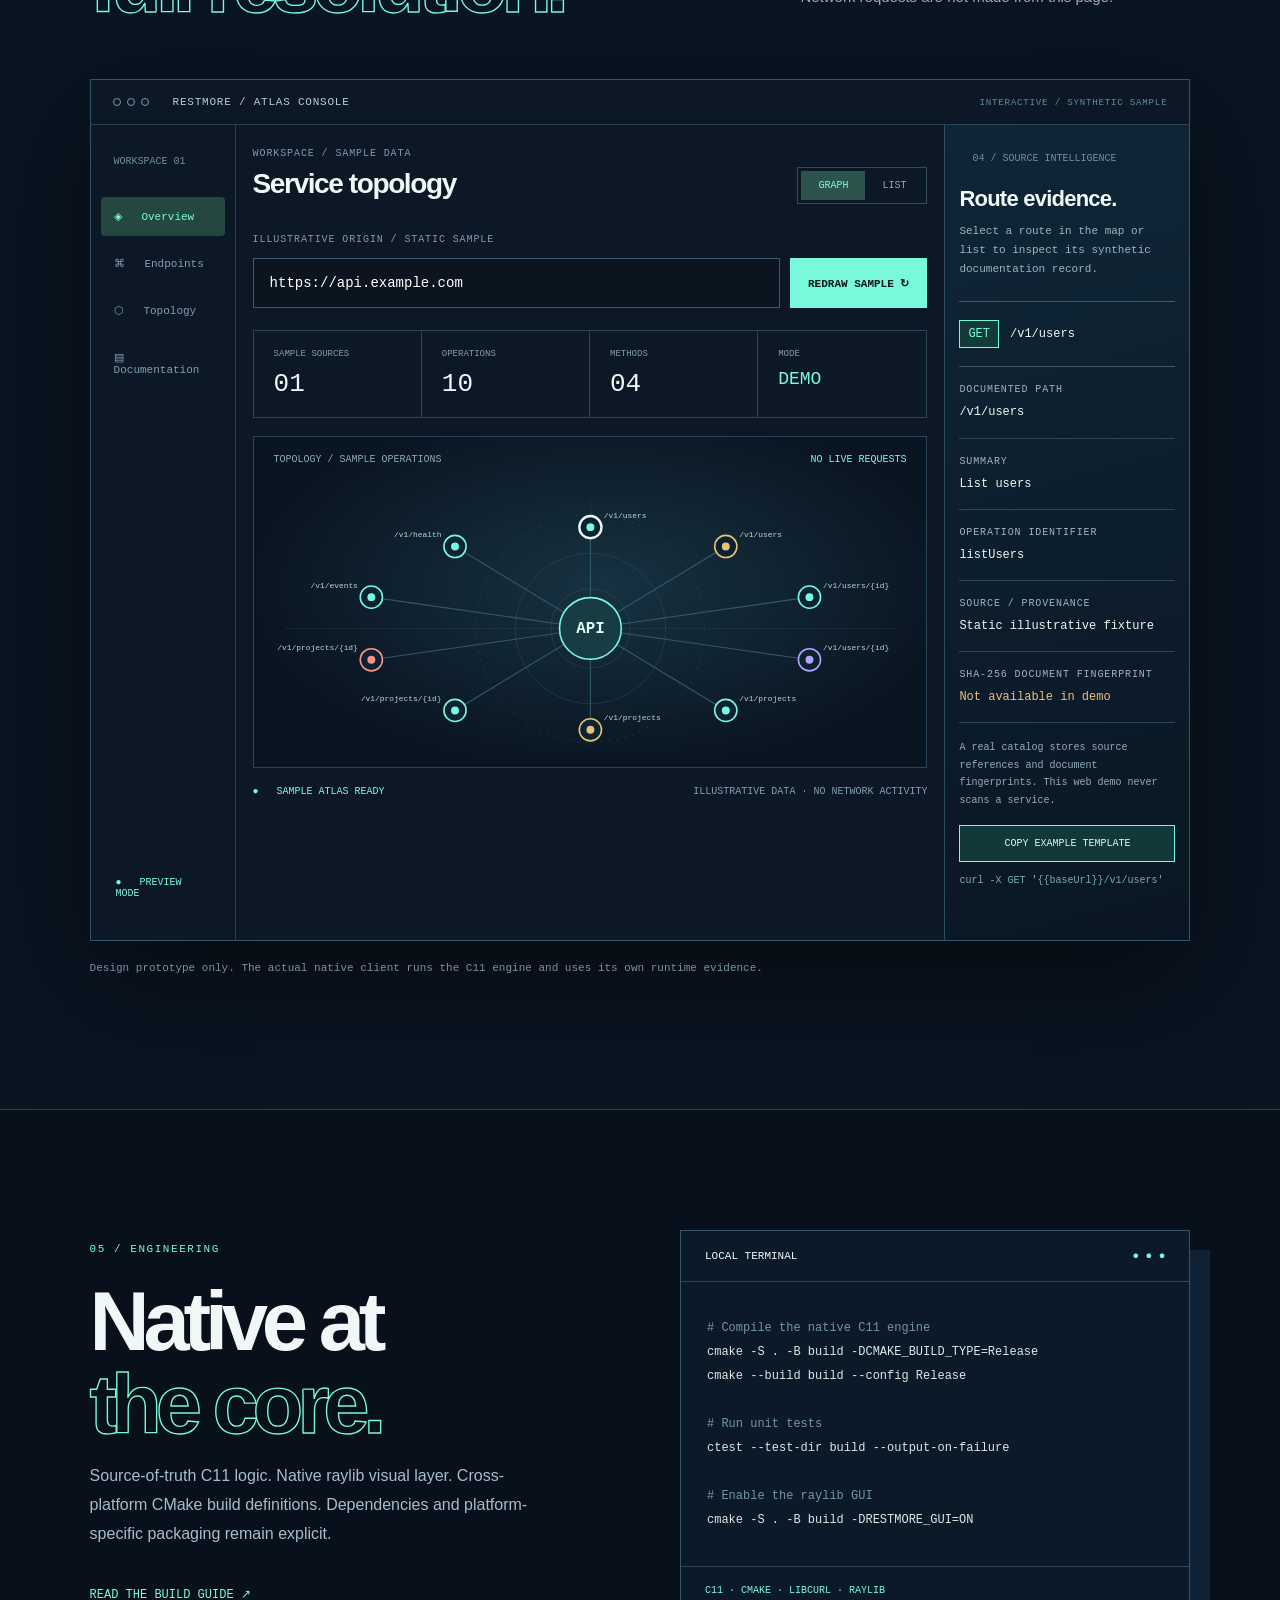
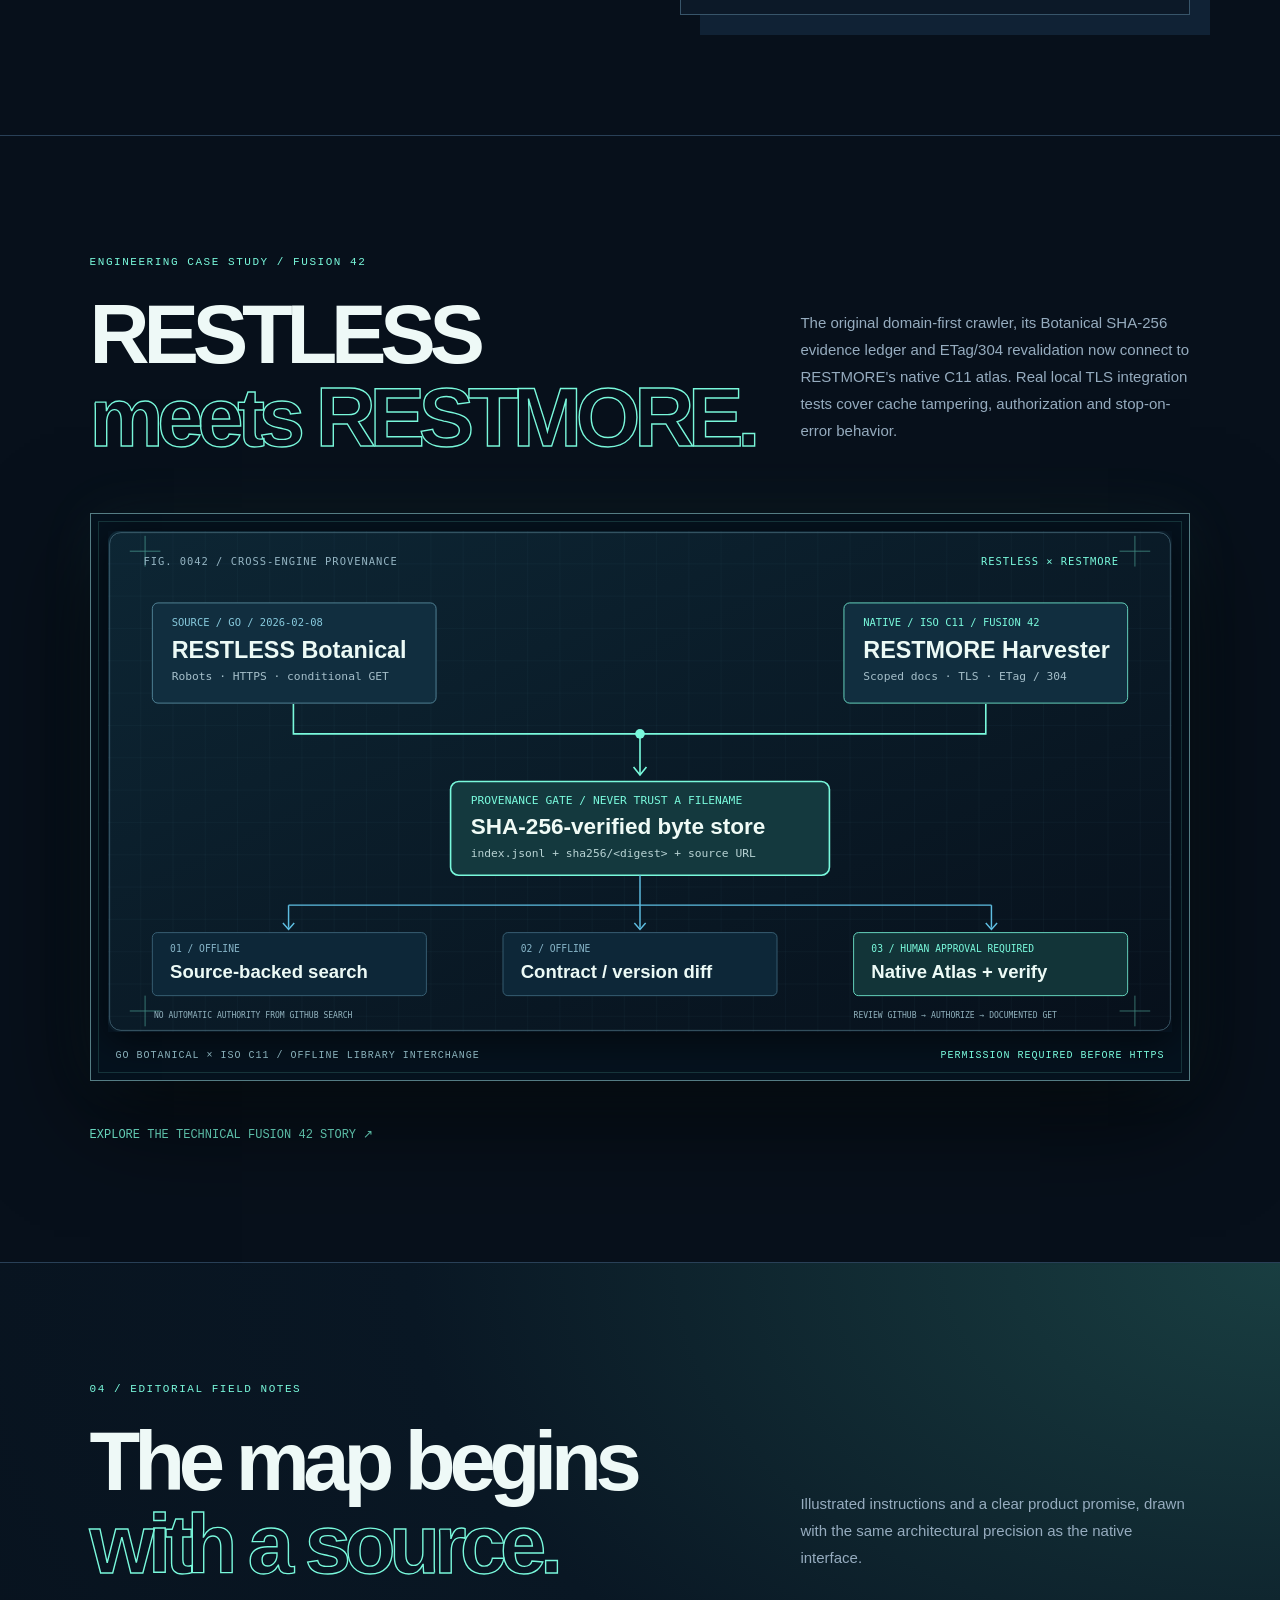
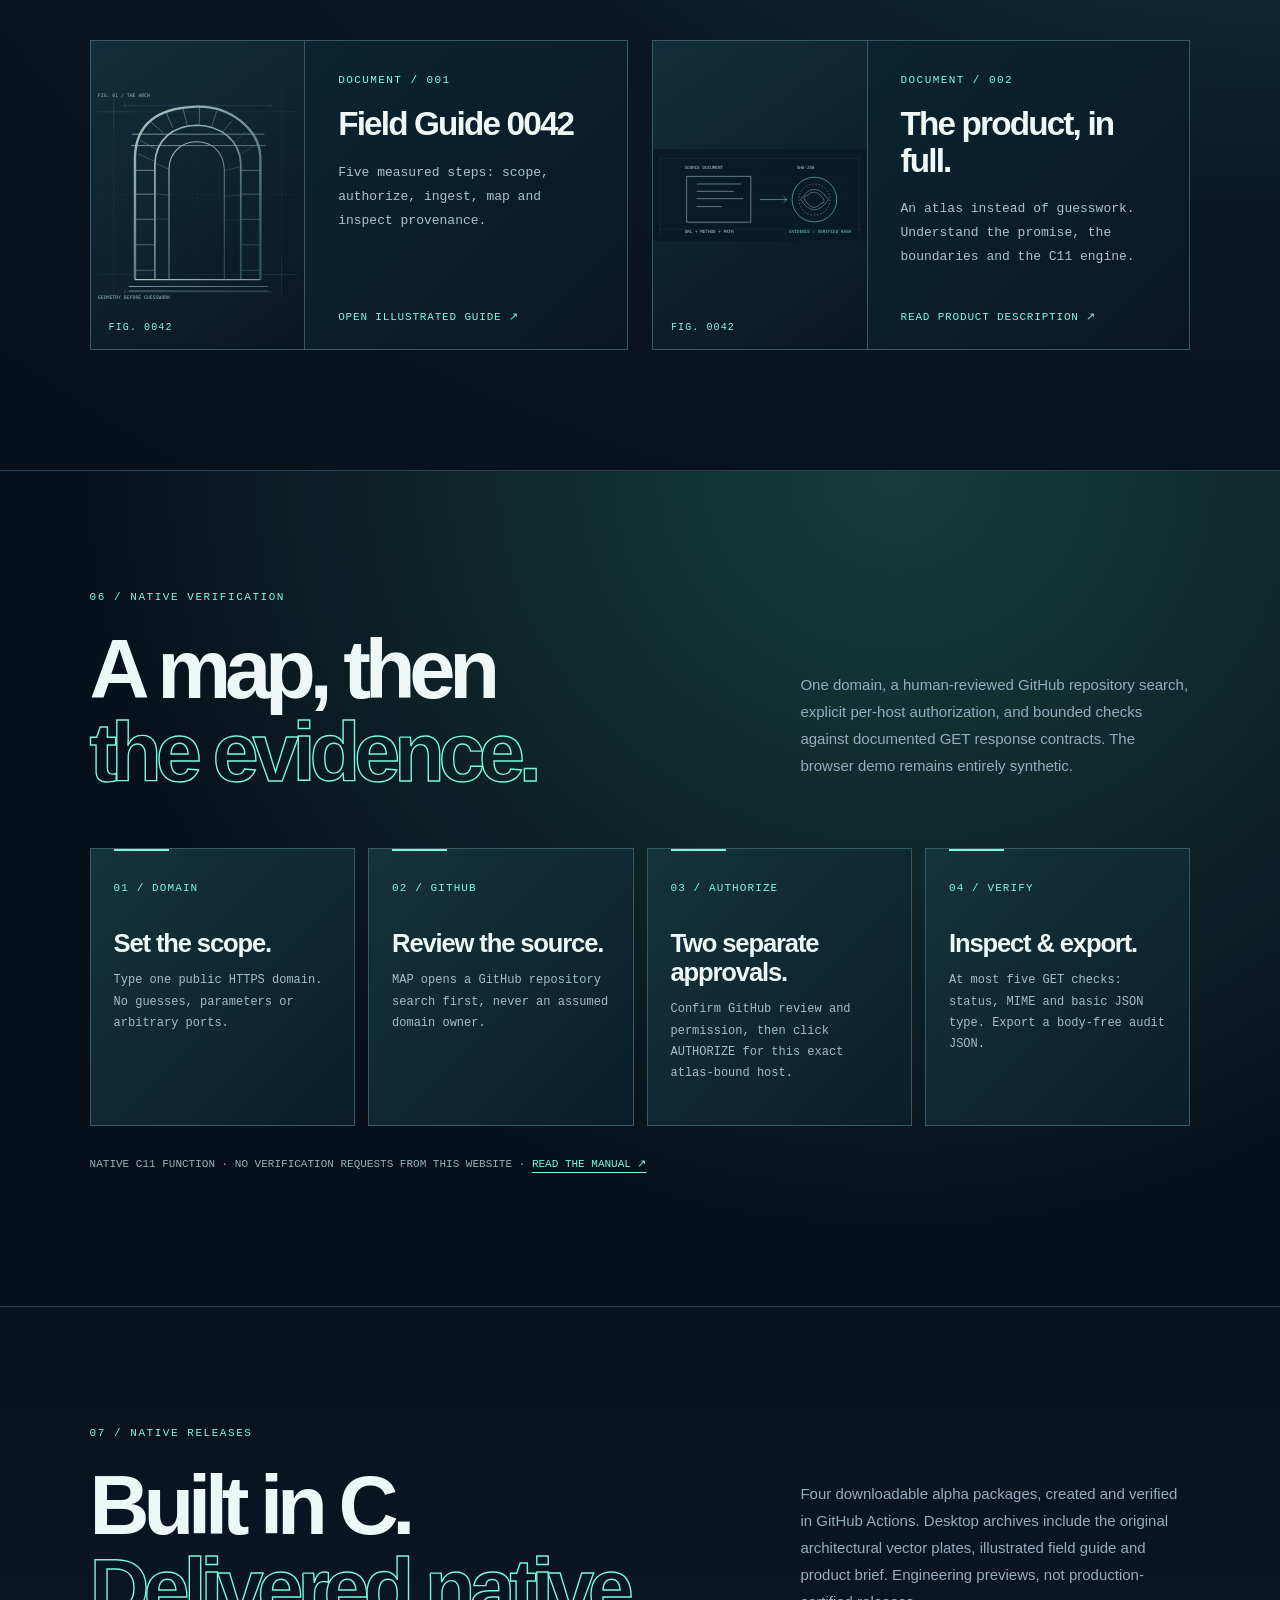
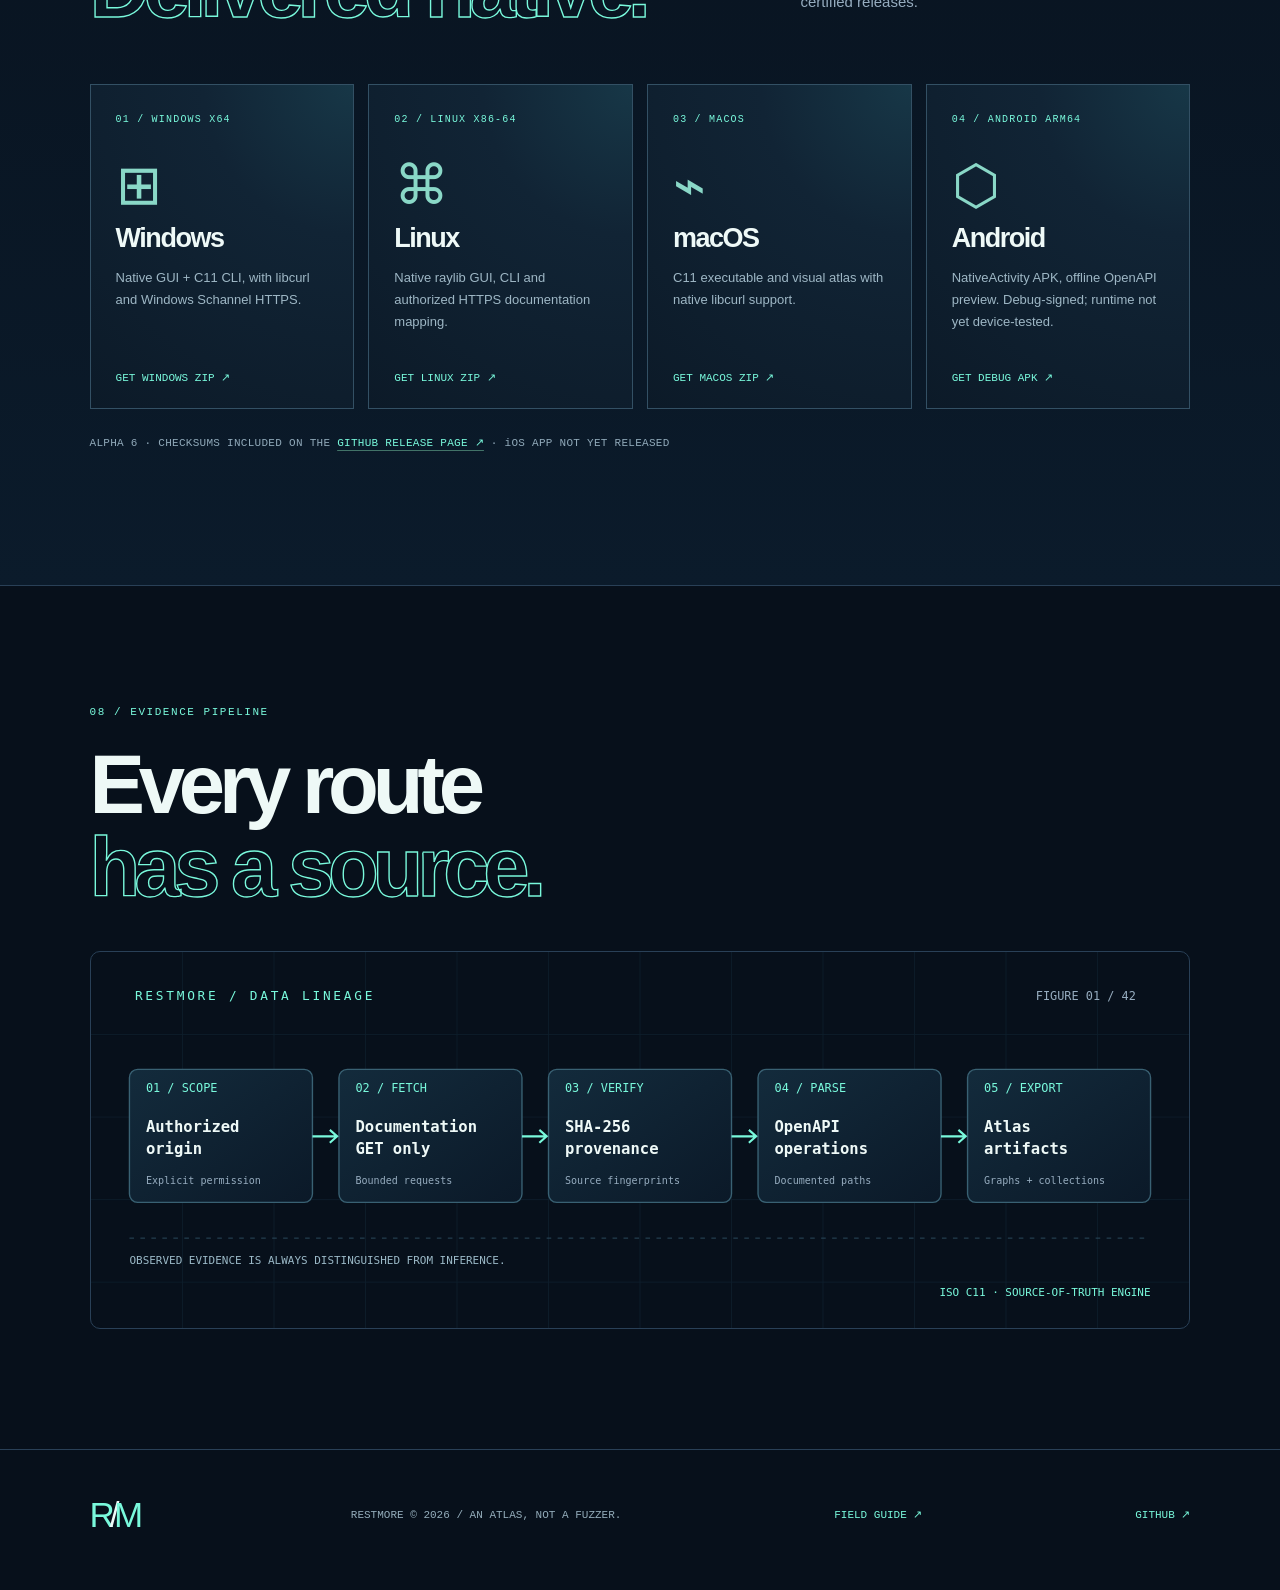
==== commit 03c35f8e: "docs(fusion): audited TLS evidence, accurate merge-ready product story and full-atlas options" ====
--- a/docs/index.html
+++ b/docs/index.html
@@ -2,7 +2,7 @@
 <html lang="en"><head><meta charset="utf-8"><meta name="viewport" content="width=device-width,initial-scale=1">
 <meta name="theme-color" content="#07101b"><meta name="description" content="RESTMORE. Evidence-first, native API cartography in C11.">
 <title>RESTMORE / MAP THE UNSEEN.</title><link rel="icon" href="assets/restmore-mark.svg" type="image/svg+xml"><link rel="stylesheet" href="style.css"></head>
-<body><header class="header"><a class="brand" href="#"><img class="brand-mark" src="assets/restmore-mark.svg" alt="" width="44" height="44"><span>RESTMORE<small>API CARTOGRAPHY ENGINE</small></span></a><nav><a href="product.html">Product</a><a href="#interface">Interface</a><a href="field-guide.html">Field Guide</a><a href="#verification">Verification</a><a href="#architecture">Architecture</a><a href="#downloads">Downloads</a><a href="https://github.com/bspippi1337/restmore">Source ↗</a></nav><span class="version">C11 / ALPHA 6</span></header>
+<body><header class="header"><a class="brand" href="#"><img class="brand-mark" src="assets/restmore-mark.svg" alt="" width="44" height="44"><span>RESTMORE<small>API CARTOGRAPHY ENGINE</small></span></a><nav><a href="product.html">Product</a><a href="#interface">Interface</a><a href="field-guide.html">Field Guide</a><a href="fusion-42.html">Fusion 42</a><a href="#verification">Verification</a><a href="#architecture">Architecture</a><a href="#downloads">Downloads</a><a href="https://github.com/bspippi1337/restmore">Source ↗</a></nav><span class="version">C11 / ALPHA 6</span></header>
 <main><section class="hero"><img class="hero-engraving" src="assets/engraved-arch.svg" alt="" aria-hidden="true"><img class="hero-terrain" src="assets/mountain-section.svg" alt="" aria-hidden="true"><div class="hero-copy"><div class="eyebrow"><i></i> C11 / RESTLESS EDITION / FIELD NOTES 0042</div><h1>MAP THE<br><em>UNSEEN.</em></h1><p>RESTMORE is a native C11 cartographer for documented APIs. Begin with an authorized source. Build an atlas of routes. Inspect the evidence behind every operation.</p><div class="buttons"><a class="primary" href="#downloads">GET THE NATIVE APP <span>↗</span></a><a class="outline" href="field-guide.html">READ THE FIELD GUIDE <span>↗</span></a></div><div class="hero-meta"><span>PURE C11 CORE</span><span>NATIVE GRAPHICS</span><span>TRACEABLE OUTPUT</span></div></div><div class="orbital" aria-label="Abstract concentric node network"><div class="orbit o1"></div><div class="orbit o2"></div><div class="orbit o3"></div><div class="center"><b>R/M</b><small>ATLAS ONLINE</small></div><span class="node n1"></span><span class="node n2"></span><span class="node n3"></span><span class="node n4"></span><div class="datum d1">SYSTEM / READY</div><div class="datum d2">EVIDENCE / FIRST</div></div></section>
 <div class="ribbon">NO FUZZING <b>✳</b> EVIDENCE FIRST <b>✳</b> ISO C11 <b>✳</b> NATIVE BY DESIGN <b>✳</b> OPENAPI <b>✳</b> SOURCE PROVENANCE</div>
 <section class="showcase" aria-labelledby="showcase-title">
@@ -26,13 +26,17 @@
 ctest --test-dir build --output-on-failure
 
 <span># Enable the raylib GUI</span>
-cmake -S . -B build -DRESTMORE_GUI=ON</code></pre><div class="terminal-end">C11 · CMAKE · LIBCURL · RAYLIB</div></div></section><section class="section field-notes" id="guide"><div class="section-head"><div><div class="eyebrow">04 / EDITORIAL FIELD NOTES</div><h2>The map begins<br><em>with a source.</em></h2></div><p>Illustrated instructions and a clear product promise, drawn with the same architectural precision as the native interface.</p></div><div class="field-notes-grid"><a class="field-note" href="field-guide.html"><div class="field-note-art"><img src="assets/engraved-arch.svg" alt="Graphite-style architectural arch illustration, symbolizing an authorized starting point." loading="lazy"></div><div class="field-note-body"><span>DOCUMENT / 001</span><h3>Field Guide 0042</h3><p>Five measured steps: scope, authorize, ingest, map and inspect provenance.</p><strong>OPEN ILLUSTRATED GUIDE ↗</strong></div></a><a class="field-note" href="product.html"><div class="field-note-art"><img src="assets/evidence-ledger.svg" alt="Original evidence ledger illustration from document to SHA-256 fingerprint." loading="lazy"></div><div class="field-note-body"><span>DOCUMENT / 002</span><h3>The product, in full.</h3><p>An atlas instead of guesswork. Understand the promise, the boundaries and the C11 engine.</p><strong>READ PRODUCT DESCRIPTION ↗</strong></div></a></div></section><section class="section verify-showcase" id="verification"><div class="section-head"><div><div class="eyebrow">06 / NATIVE VERIFICATION</div><h2>A map, then<br><em>the evidence.</em></h2></div><p>One domain, a human-reviewed GitHub repository search, explicit per-host authorization, and bounded checks against documented GET response contracts. The browser demo remains entirely synthetic.</p></div><div class="verify-steps"><article><span>01 / DOMAIN</span><h3>Set the scope.</h3><p>Type one public HTTPS domain. No guesses, parameters or arbitrary ports.</p></article><article><span>02 / GITHUB</span><h3>Review the source.</h3><p>MAP opens a GitHub repository search first, never an assumed domain owner.</p></article><article><span>03 / AUTHORIZE</span><h3>Two separate approvals.</h3><p>Confirm GitHub review and permission, then click AUTHORIZE for this exact atlas-bound host.</p></article><article><span>04 / VERIFY</span><h3>Inspect &amp; export.</h3><p>At most five GET checks: status, MIME and basic JSON type. Export a body-free audit JSON.</p></article></div><p class="verify-note">NATIVE C11 FUNCTION · NO VERIFICATION REQUESTS FROM THIS WEBSITE · <a href="https://github.com/bspippi1337/restmore/blob/main/docs/CONTRACT-VERIFICATION.md">READ THE MANUAL ↗</a></p></section><section class="section download-section" id="downloads">
+cmake -S . -B build -DRESTMORE_GUI=ON</code></pre><div class="terminal-end">C11 · CMAKE · LIBCURL · RAYLIB</div></div></section><section class="section" id="fusion-42" aria-labelledby="fusion-42-title">
+<div class="section-head"><div><div class="eyebrow">ENGINEERING CASE STUDY / FUSION 42</div><h2 id="fusion-42-title">RESTLESS<br><em>meets RESTMORE.</em></h2></div><p>The original domain-first crawler, its Botanical SHA-256 evidence ledger and ETag/304 revalidation now connect to RESTMORE's native C11 atlas. Real local TLS integration tests cover cache tampering, authorization and stop-on-error behavior.</p></div>
+<div class="showcase-frame"><img src="assets/fusion-42-pipeline.svg" loading="lazy" alt="Architecture diagram of RESTLESS Botanical and RESTMORE C11 sharing SHA-256-verified documentation with controlled contract verification."><div class="showcase-frame-footer"><span>GO BOTANICAL × ISO C11 / OFFLINE LIBRARY INTERCHANGE</span><span>PERMISSION REQUIRED BEFORE HTTPS</span></div></div>
+<div style="padding-top:24px"><a class="text-link" href="fusion-42.html">EXPLORE THE TECHNICAL FUSION 42 STORY ↗</a></div>
+</section><section class="section field-notes" id="guide"><div class="section-head"><div><div class="eyebrow">04 / EDITORIAL FIELD NOTES</div><h2>The map begins<br><em>with a source.</em></h2></div><p>Illustrated instructions and a clear product promise, drawn with the same architectural precision as the native interface.</p></div><div class="field-notes-grid"><a class="field-note" href="field-guide.html"><div class="field-note-art"><img src="assets/engraved-arch.svg" alt="Graphite-style architectural arch illustration, symbolizing an authorized starting point." loading="lazy"></div><div class="field-note-body"><span>DOCUMENT / 001</span><h3>Field Guide 0042</h3><p>Five measured steps: scope, authorize, ingest, map and inspect provenance.</p><strong>OPEN ILLUSTRATED GUIDE ↗</strong></div></a><a class="field-note" href="product.html"><div class="field-note-art"><img src="assets/evidence-ledger.svg" alt="Original evidence ledger illustration from document to SHA-256 fingerprint." loading="lazy"></div><div class="field-note-body"><span>DOCUMENT / 002</span><h3>The product, in full.</h3><p>An atlas instead of guesswork. Understand the promise, the boundaries and the C11 engine.</p><strong>READ PRODUCT DESCRIPTION ↗</strong></div></a></div></section><section class="section verify-showcase" id="verification"><div class="section-head"><div><div class="eyebrow">06 / NATIVE VERIFICATION</div><h2>A map, then<br><em>the evidence.</em></h2></div><p>One domain, a human-reviewed GitHub repository search, explicit per-host authorization, and bounded checks against documented GET response contracts. The browser demo remains entirely synthetic.</p></div><div class="verify-steps"><article><span>01 / DOMAIN</span><h3>Set the scope.</h3><p>Type one public HTTPS domain. No guesses, parameters or arbitrary ports.</p></article><article><span>02 / GITHUB</span><h3>Review the source.</h3><p>MAP opens a GitHub repository search first, never an assumed domain owner.</p></article><article><span>03 / AUTHORIZE</span><h3>Two separate approvals.</h3><p>Confirm GitHub review and permission, then click AUTHORIZE for this exact atlas-bound host.</p></article><article><span>04 / VERIFY</span><h3>Inspect &amp; export.</h3><p>At most five GET checks: status, MIME and basic JSON type. Export a body-free audit JSON.</p></article></div><p class="verify-note">NATIVE C11 FUNCTION · NO VERIFICATION REQUESTS FROM THIS WEBSITE · <a href="https://github.com/bspippi1337/restmore/blob/main/docs/CONTRACT-VERIFICATION.md">READ THE MANUAL ↗</a></p></section><section class="section download-section" id="downloads">
 <div class="section-head"><div><div class="eyebrow">07 / NATIVE RELEASES</div><h2>Built in C.<br><em>Delivered native.</em></h2></div><p>Four downloadable alpha packages, created and verified in GitHub Actions. Desktop archives include the original architectural vector plates, illustrated field guide and product brief. Engineering previews, not production-certified releases.</p></div>
 <div class="download-grid">
-<a class="download-card" href="https://github.com/bspippi1337/restmore/releases/download/v0.1.0-alpha.6/restmore-v0.1.0-alpha.6-windows-x64-https.zip"><span class="platform">01 / WINDOWS X64</span><span class="platform-mark">⊞</span><strong>Windows</strong><p>Native GUI + C11 CLI, with libcurl and Windows Schannel HTTPS.</p><span class="download-link">GET WINDOWS ZIP ↗</span></a>
-<a class="download-card" href="https://github.com/bspippi1337/restmore/releases/download/v0.1.0-alpha.6/restmore-v0.1.0-alpha.6-linux-x86_64.zip"><span class="platform">02 / LINUX X86-64</span><span class="platform-mark">⌘</span><strong>Linux</strong><p>Native raylib GUI, CLI and authorized HTTPS documentation mapping.</p><span class="download-link">GET LINUX ZIP ↗</span></a>
-<a class="download-card" href="https://github.com/bspippi1337/restmore/releases/download/v0.1.0-alpha.6/restmore-v0.1.0-alpha.6-macos-native.zip"><span class="platform">03 / MACOS</span><span class="platform-mark">⌁</span><strong>macOS</strong><p>C11 executable and visual atlas with native libcurl support.</p><span class="download-link">GET MACOS ZIP ↗</span></a>
-<a class="download-card" href="https://github.com/bspippi1337/restmore/releases/download/v0.1.0-alpha.6/restmore-v0.1.0-alpha.6-android-arm64-debug.apk"><span class="platform">04 / ANDROID ARM64</span><span class="platform-mark">⬡</span><strong>Android</strong><p>NativeActivity APK, offline OpenAPI preview. Debug-signed; runtime not yet device-tested.</p><span class="download-link">GET DEBUG APK ↗</span></a>
+<a class="download-card" href="https://github.com/bspippi1337/restmore/releases/download/v0.1.0-alpha.7/restmore-v0.1.0-alpha.7-windows-x64-https.zip"><span class="platform">01 / WINDOWS X64</span><span class="platform-mark">⊞</span><strong>Windows</strong><p>Native GUI + C11 CLI, with libcurl and Windows Schannel HTTPS.</p><span class="download-link">GET WINDOWS ZIP ↗</span></a>
+<a class="download-card" href="https://github.com/bspippi1337/restmore/releases/download/v0.1.0-alpha.7/restmore-v0.1.0-alpha.7-linux-x86_64.zip"><span class="platform">02 / LINUX X86-64</span><span class="platform-mark">⌘</span><strong>Linux</strong><p>Native raylib GUI, CLI and authorized HTTPS documentation mapping.</p><span class="download-link">GET LINUX ZIP ↗</span></a>
+<a class="download-card" href="https://github.com/bspippi1337/restmore/releases/download/v0.1.0-alpha.7/restmore-v0.1.0-alpha.7-macos-native.zip"><span class="platform">03 / MACOS</span><span class="platform-mark">⌁</span><strong>macOS</strong><p>C11 executable and visual atlas with native libcurl support.</p><span class="download-link">GET MACOS ZIP ↗</span></a>
+<a class="download-card" href="https://github.com/bspippi1337/restmore/releases/download/v0.1.0-alpha.7/restmore-v0.1.0-alpha.7-android-arm64-debug.apk"><span class="platform">04 / ANDROID ARM64</span><span class="platform-mark">⬡</span><strong>Android</strong><p>NativeActivity APK, offline OpenAPI preview. Debug-signed; runtime not yet device-tested.</p><span class="download-link">GET DEBUG APK ↗</span></a>
 </div>
-<p class="download-disclaimer">ALPHA 6 · CHECKSUMS INCLUDED ON THE <a href="https://github.com/bspippi1337/restmore/releases/tag/v0.1.0-alpha.6">GITHUB RELEASE PAGE ↗</a> · iOS APP NOT YET RELEASED</p>
+<p class="download-disclaimer">ALPHA 6 · CHECKSUMS INCLUDED ON THE <a href="https://github.com/bspippi1337/restmore/releases/tag/v0.1.0-alpha.7">GITHUB RELEASE PAGE ↗</a> · iOS APP NOT YET RELEASED</p>
 </section><section class="section evidence"><div class="eyebrow">08 / EVIDENCE PIPELINE</div><h2>Every route<br><em>has a source.</em></h2><img src="assets/evidence-pipeline.svg" style="display:block;width:100%;margin-top:42px;border:1px solid #294057;border-radius:10px" alt="Five-stage RESTMORE pipeline: authorized scope, bounded documentation fetch, SHA-256 provenance, OpenAPI parsing, atlas exports." loading="lazy"></section></main><footer class="footer"><strong>R<span>/</span>M</strong><span>RESTMORE © 2026 / AN ATLAS, NOT A FUZZER.</span><a href="field-guide.html">FIELD GUIDE ↗</a><a href="https://github.com/bspippi1337/restmore">GITHUB ↗</a></footer><script src="app.js"></script></body></html>
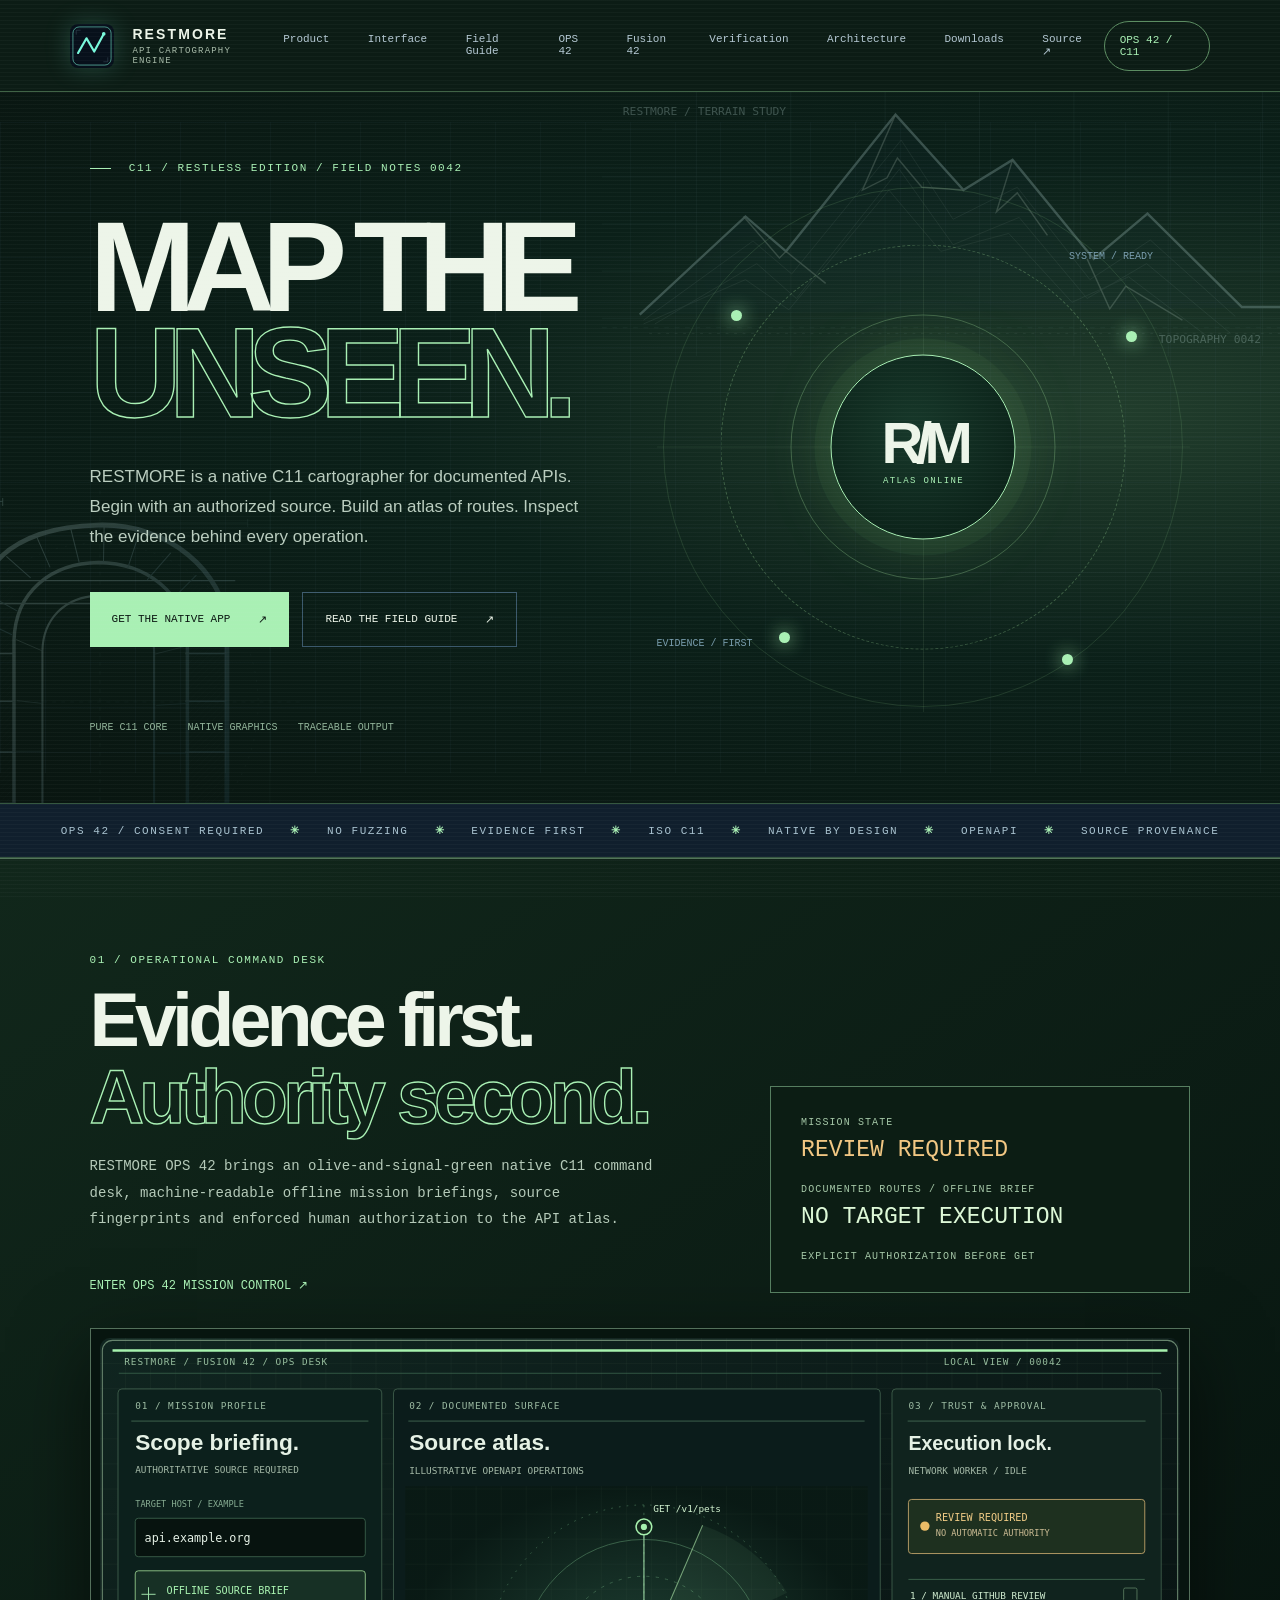
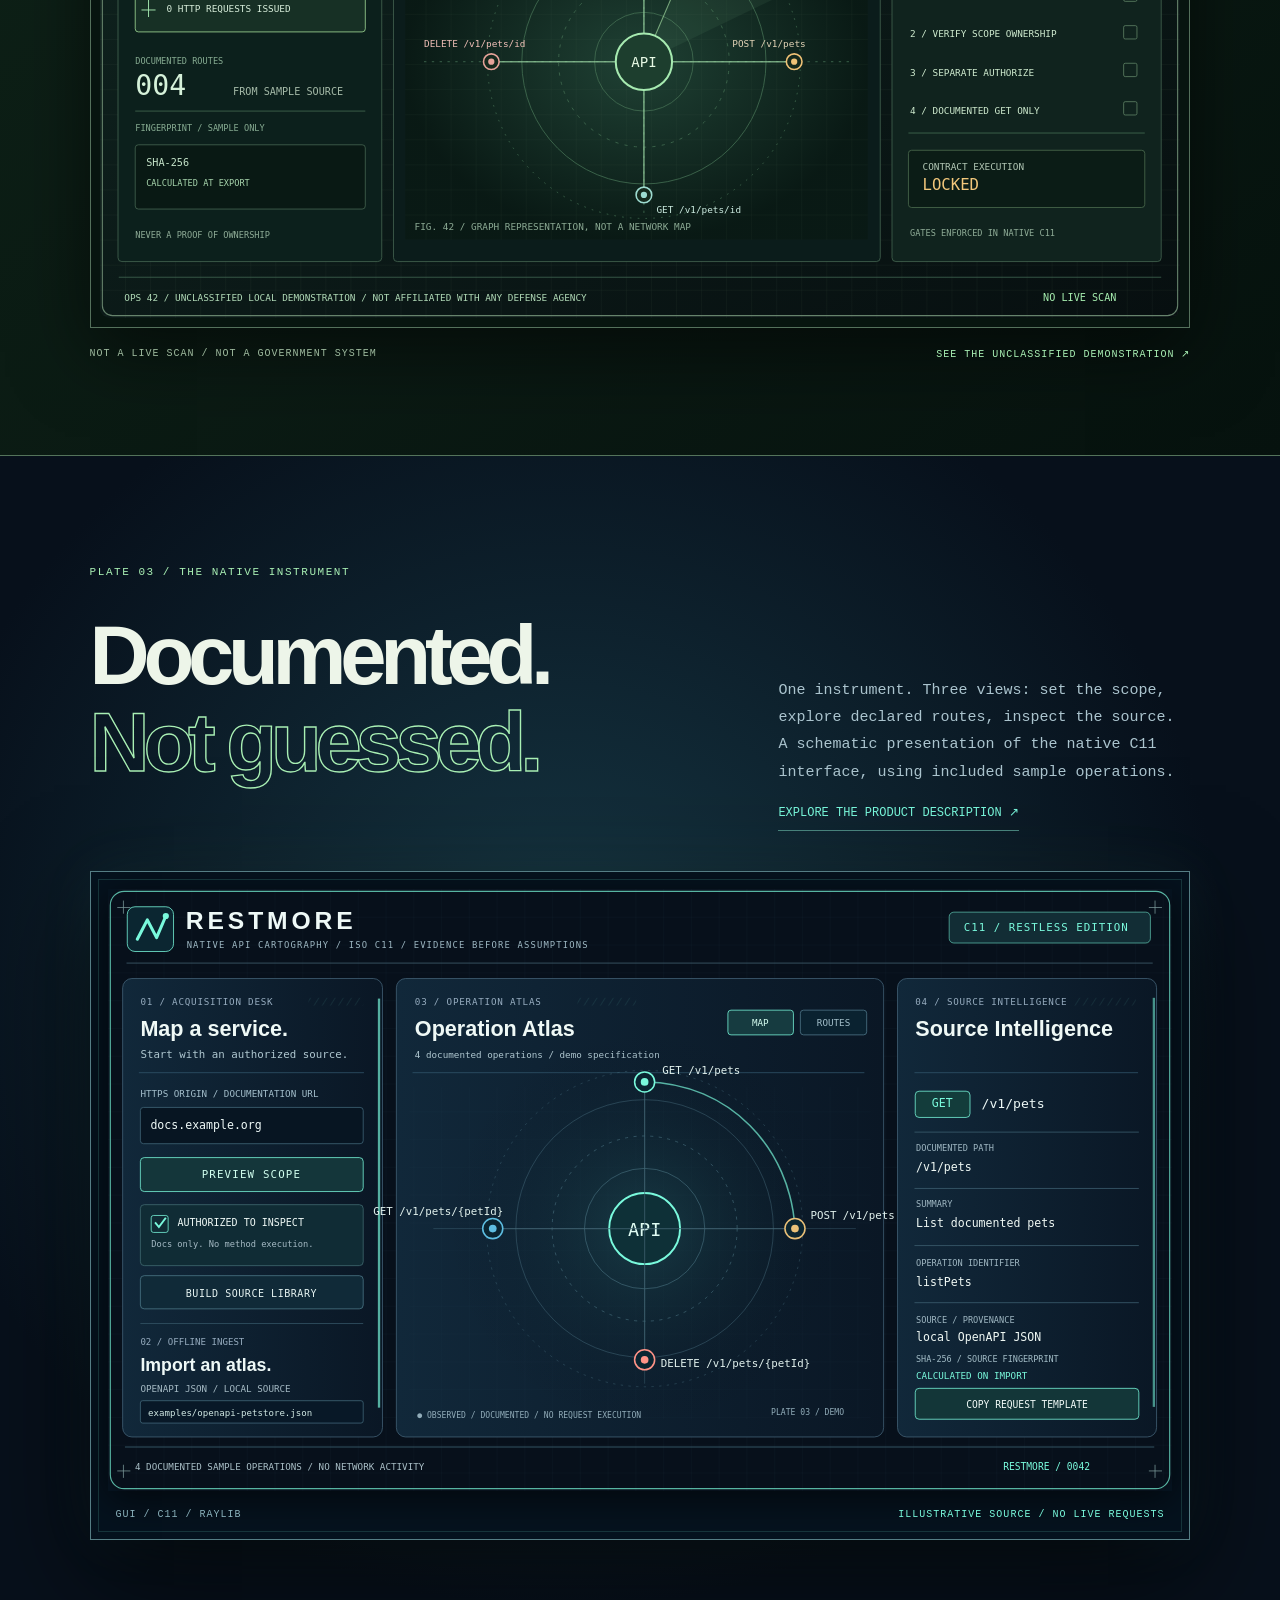
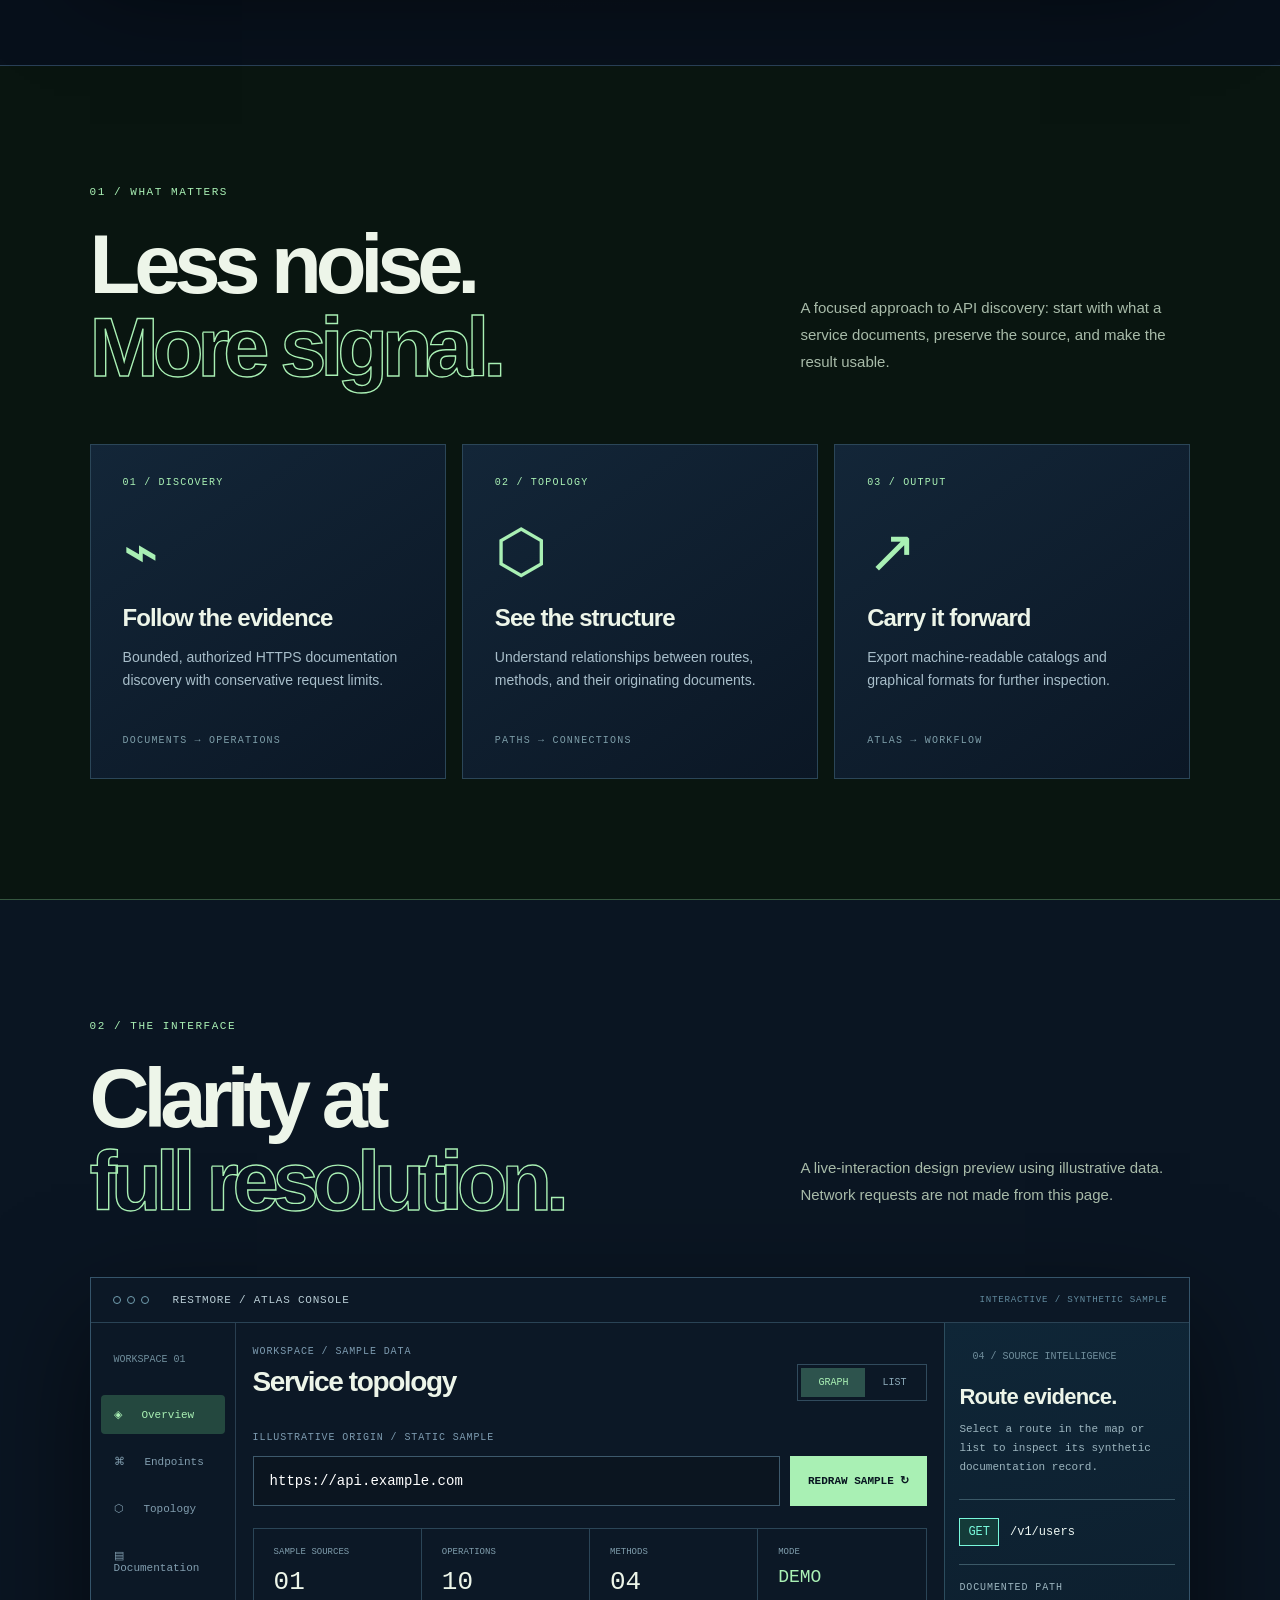
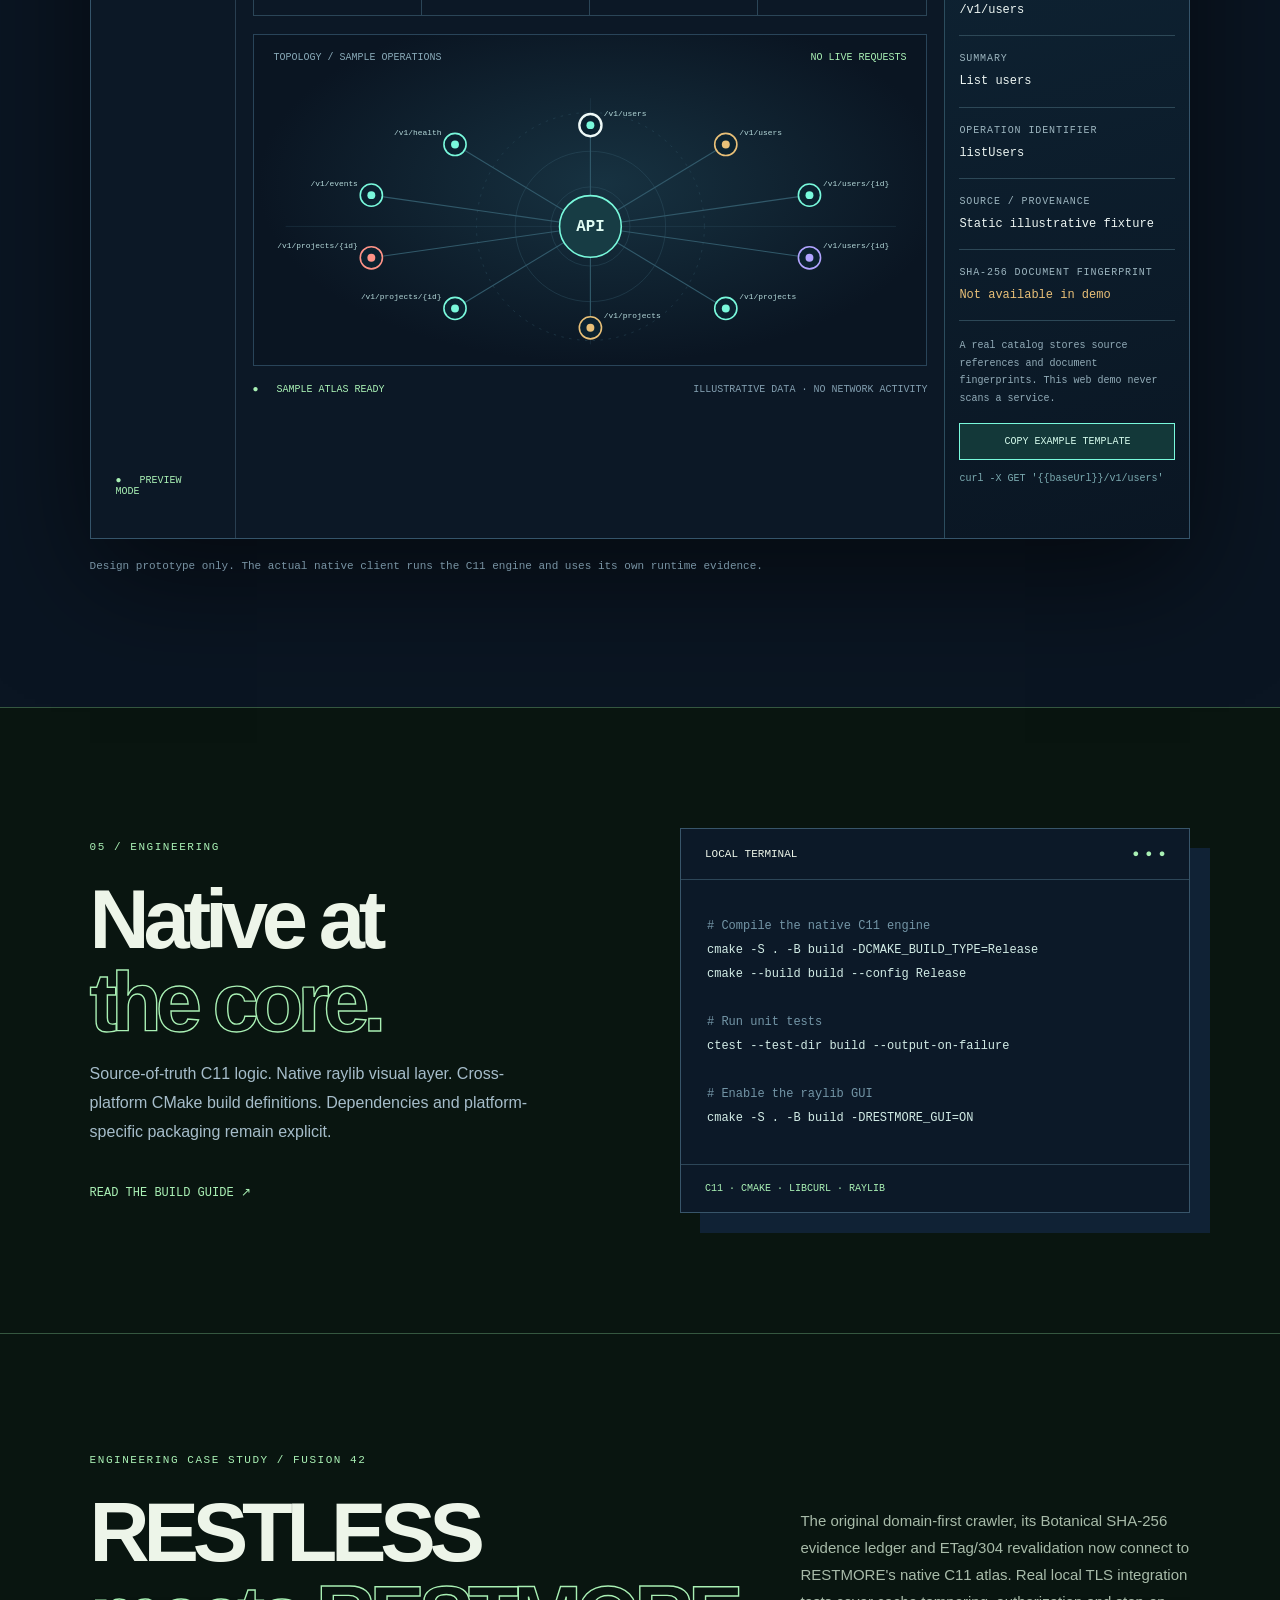
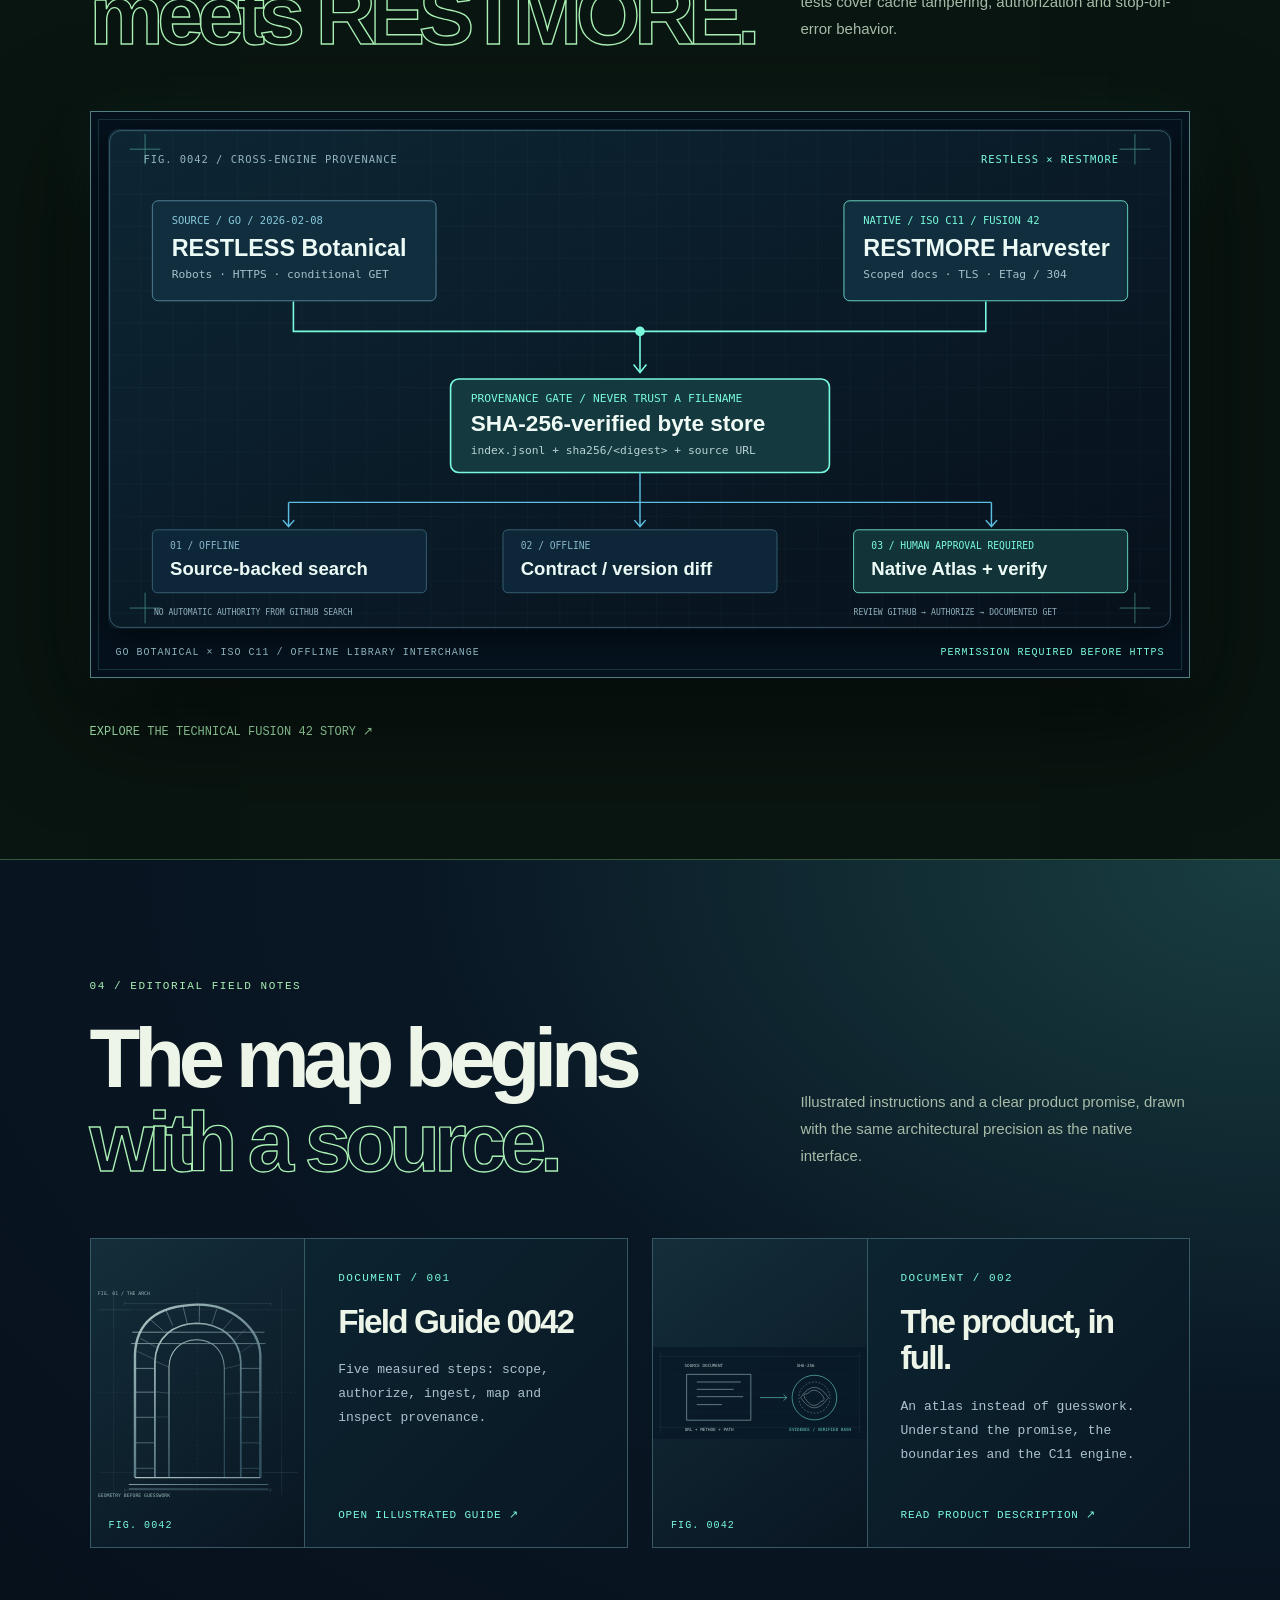
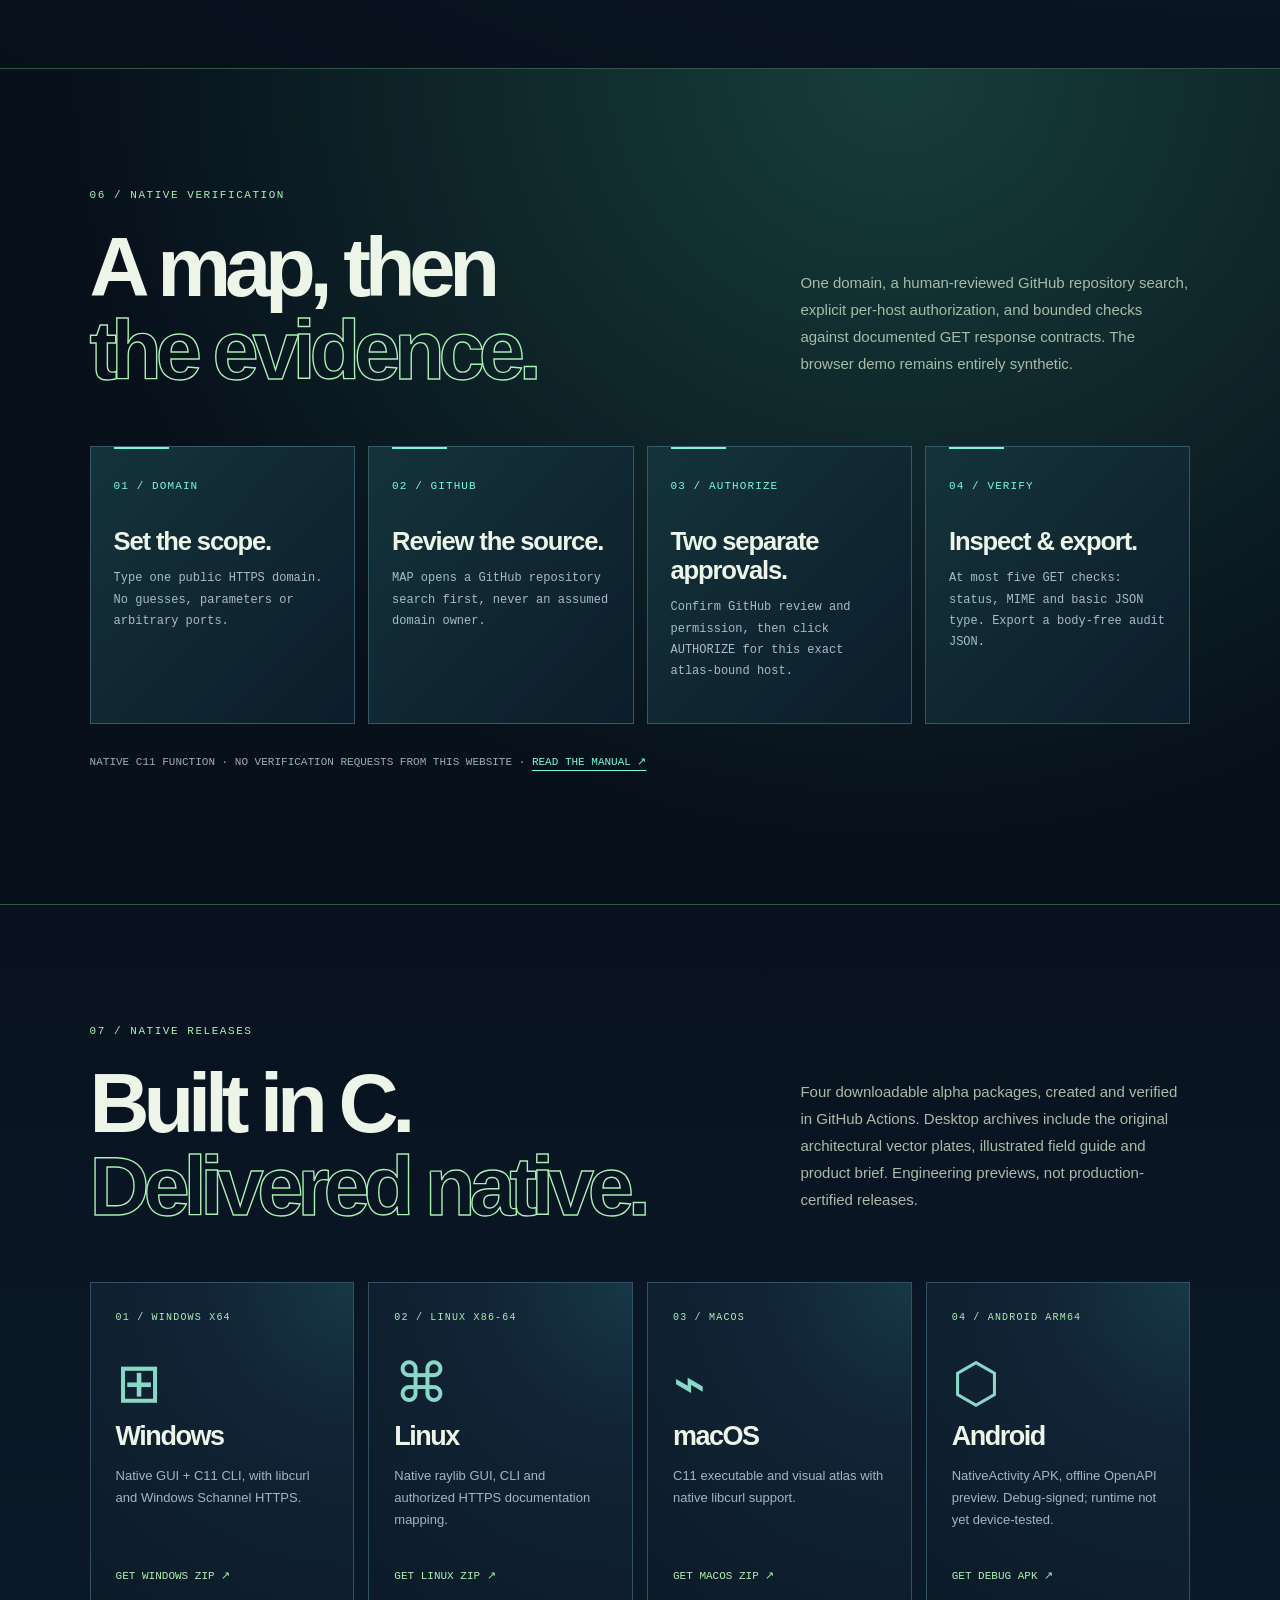
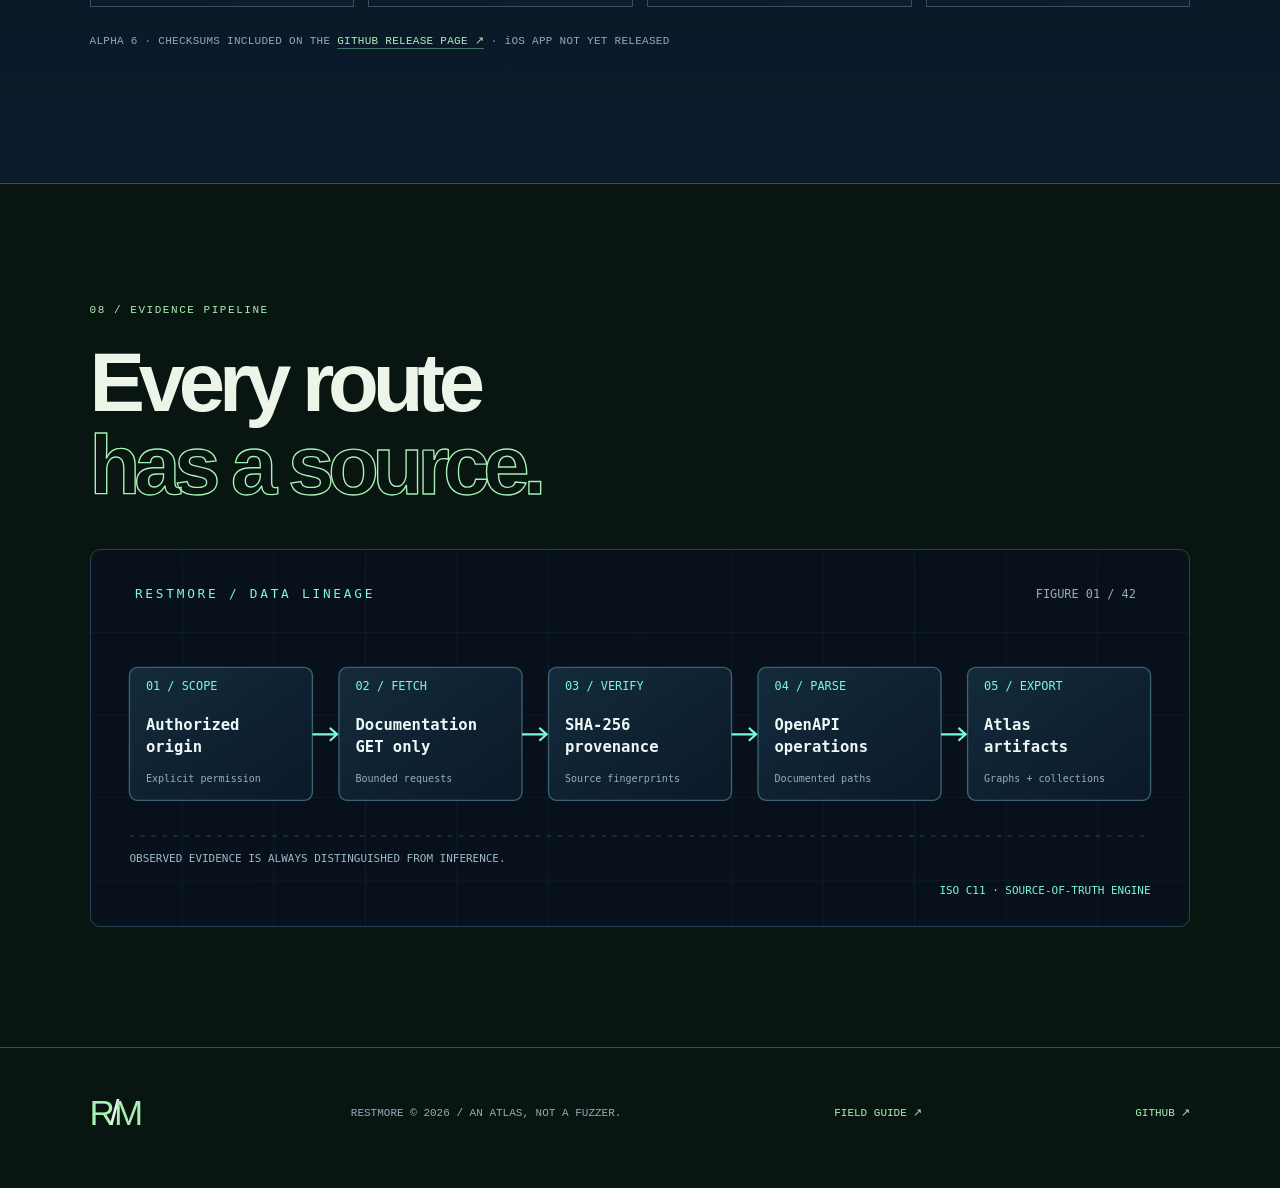
==== commit 67d86c05: "brand(ops): integrate military-inspired command desk across README, main website and field manual" ====
--- a/docs/index.html
+++ b/docs/index.html
@@ -2,10 +2,10 @@
 <html lang="en"><head><meta charset="utf-8"><meta name="viewport" content="width=device-width,initial-scale=1">
 <meta name="theme-color" content="#07101b"><meta name="description" content="RESTMORE. Evidence-first, native API cartography in C11.">
 <title>RESTMORE / MAP THE UNSEEN.</title><link rel="icon" href="assets/restmore-mark.svg" type="image/svg+xml"><link rel="stylesheet" href="style.css"></head>
-<body><header class="header"><a class="brand" href="#"><img class="brand-mark" src="assets/restmore-mark.svg" alt="" width="44" height="44"><span>RESTMORE<small>API CARTOGRAPHY ENGINE</small></span></a><nav><a href="product.html">Product</a><a href="#interface">Interface</a><a href="field-guide.html">Field Guide</a><a href="fusion-42.html">Fusion 42</a><a href="#verification">Verification</a><a href="#architecture">Architecture</a><a href="#downloads">Downloads</a><a href="https://github.com/bspippi1337/restmore">Source ↗</a></nav><span class="version">C11 / ALPHA 6</span></header>
+<body><header class="header"><a class="brand" href="#"><img class="brand-mark" src="assets/restmore-mark.svg" alt="" width="44" height="44"><span>RESTMORE<small>API CARTOGRAPHY ENGINE</small></span></a><nav><a href="product.html">Product</a><a href="#interface">Interface</a><a href="field-guide.html">Field Guide</a><a href="ops-42.html">OPS 42</a><a href="fusion-42.html">Fusion 42</a><a href="#verification">Verification</a><a href="#architecture">Architecture</a><a href="#downloads">Downloads</a><a href="https://github.com/bspippi1337/restmore">Source ↗</a></nav><span class="version">OPS 42 / C11</span></header>
 <main><section class="hero"><img class="hero-engraving" src="assets/engraved-arch.svg" alt="" aria-hidden="true"><img class="hero-terrain" src="assets/mountain-section.svg" alt="" aria-hidden="true"><div class="hero-copy"><div class="eyebrow"><i></i> C11 / RESTLESS EDITION / FIELD NOTES 0042</div><h1>MAP THE<br><em>UNSEEN.</em></h1><p>RESTMORE is a native C11 cartographer for documented APIs. Begin with an authorized source. Build an atlas of routes. Inspect the evidence behind every operation.</p><div class="buttons"><a class="primary" href="#downloads">GET THE NATIVE APP <span>↗</span></a><a class="outline" href="field-guide.html">READ THE FIELD GUIDE <span>↗</span></a></div><div class="hero-meta"><span>PURE C11 CORE</span><span>NATIVE GRAPHICS</span><span>TRACEABLE OUTPUT</span></div></div><div class="orbital" aria-label="Abstract concentric node network"><div class="orbit o1"></div><div class="orbit o2"></div><div class="orbit o3"></div><div class="center"><b>R/M</b><small>ATLAS ONLINE</small></div><span class="node n1"></span><span class="node n2"></span><span class="node n3"></span><span class="node n4"></span><div class="datum d1">SYSTEM / READY</div><div class="datum d2">EVIDENCE / FIRST</div></div></section>
-<div class="ribbon">NO FUZZING <b>✳</b> EVIDENCE FIRST <b>✳</b> ISO C11 <b>✳</b> NATIVE BY DESIGN <b>✳</b> OPENAPI <b>✳</b> SOURCE PROVENANCE</div>
-<section class="showcase" aria-labelledby="showcase-title">
+<div class="ribbon">OPS 42 / CONSENT REQUIRED <b>✳</b> NO FUZZING <b>✳</b> EVIDENCE FIRST <b>✳</b> ISO C11 <b>✳</b> NATIVE BY DESIGN <b>✳</b> OPENAPI <b>✳</b> SOURCE PROVENANCE</div>
+<section class="ops42-site" aria-labelledby="ops42-title"><div class="ops42-site-intro"><div><div class="eyebrow">01 / OPERATIONAL COMMAND DESK</div><h2 id="ops42-title">Evidence first.<br><em>Authority second.</em></h2><p>RESTMORE OPS 42 brings an olive-and-signal-green native C11 command desk, machine-readable offline mission briefings, source fingerprints and enforced human authorization to the API atlas.</p><a class="text-link" href="ops-42.html">ENTER OPS 42 MISSION CONTROL ↗</a></div><div class="ops42-site-status"><span>MISSION STATE</span><strong>REVIEW REQUIRED</strong><span>DOCUMENTED ROUTES / OFFLINE BRIEF</span><strong>NO TARGET EXECUTION</strong><span>EXPLICIT AUTHORIZATION BEFORE GET</span></div></div><a href="ops-42.html" class="ops42-site-illustration"><img src="assets/ops-42-console.svg" alt="Original illustrative OPS 42 command console with a documented-route atlas, source evidence and locked human authorization." loading="lazy"></a><div class="ops42-site-foot">NOT A LIVE SCAN / NOT A GOVERNMENT SYSTEM <span>SEE THE UNCLASSIFIED DEMONSTRATION ↗</span></div></section><section class="showcase" aria-labelledby="showcase-title">
 <div class="showcase-heading"><div class="eyebrow">PLATE 03 / THE NATIVE INSTRUMENT</div><h2 id="showcase-title">Documented.<br><em>Not guessed.</em></h2><p>One instrument. Three views: set the scope, explore declared routes, inspect the source. A schematic presentation of the native C11 interface, using included sample operations.</p><a class="showcase-link" href="product.html">EXPLORE THE PRODUCT DESCRIPTION ↗</a></div>
 <div class="showcase-frame"><img src="assets/native-console-plate.svg" alt="RESTMORE native interface illustration: acquisition desk, orbital operation atlas, and source intelligence inspector. Uses illustrative OpenAPI petstore data." loading="eager" decoding="async"><div class="showcase-frame-footer"><span>GUI / C11 / RAYLIB</span><span>ILLUSTRATIVE SOURCE / NO LIVE REQUESTS</span></div></div>
 </section><section class="section" id="mission"><div class="section-head"><div><div class="eyebrow">01 / WHAT MATTERS</div><h2>Less noise.<br><em>More signal.</em></h2></div><p>A focused approach to API discovery: start with what a service documents, preserve the source, and make the result usable.</p></div><div class="cards"><article><div class="index">01 / DISCOVERY</div><div class="symbol">⌁</div><h3>Follow the evidence</h3><p>Bounded, authorized HTTPS documentation discovery with conservative request limits.</p><footer>DOCUMENTS → OPERATIONS</footer></article><article><div class="index">02 / TOPOLOGY</div><div class="symbol">⬡</div><h3>See the structure</h3><p>Understand relationships between routes, methods, and their originating documents.</p><footer>PATHS → CONNECTIONS</footer></article><article><div class="index">03 / OUTPUT</div><div class="symbol">↗</div><h3>Carry it forward</h3><p>Export machine-readable catalogs and graphical formats for further inspection.</p><footer>ATLAS → WORKFLOW</footer></article></div></section>
--- a/docs/style.css
+++ b/docs/style.css
@@ -101,3 +101,25 @@
 .verify-note a{color:#79f9dc;text-decoration:underline;text-underline-offset:5px}
 @media(max-width:1100px){.verify-steps{grid-template-columns:repeat(2,minmax(0,1fr))}.verify-steps article{min-height:195px}}
 @media(max-width:600px){.verify-steps{grid-template-columns:1fr}.verify-steps article{min-height:160px}.verify-steps h3{margin:19px 0 8px}}
+
+/* OPS 42 native-linked field desk: never use color to fake live authority. */
+:root{--bg:#091510;--pane:#142920;--mint:#a9f0b4;--dim:#a8bba9;--line:#355740;--text:#edf5e9}
+body{background:var(--bg)}.header{background:#0c1c15;border-bottom-color:#406346}
+.hero{background:radial-gradient(ellipse at 87% 45%,#213d2c 0%,#0b2019 45%,#091510 100%)}
+.hero p{color:#bacdbf}.hero-meta{color:#91b399}
+.orbit{border-color:#6d9c6d7a}.center{box-shadow:0 0 70px #91dd8532,0 0 0 16px #91dd850c;background:radial-gradient(circle at 45% 40%,#17382a,#081c14)}
+.version{border-color:#5c8d62}.orbital{background-image:linear-gradient(transparent calc(50% - 1px),#59795a32 50%,transparent calc(50% + 1px)),linear-gradient(90deg,transparent calc(50% - 1px),#59795a32 50%,transparent calc(50% + 1px))}
+.ops42-site{background:linear-gradient(145deg,#11271b,#06120e);border-top:1px solid #54745b;border-bottom:1px solid #54745b;padding:95px clamp(22px,7vw,125px)}
+.ops42-site-intro{display:grid;grid-template-columns:1.2fr .8fr;gap:50px;align-items:end;margin-bottom:35px}
+.ops42-site-intro h2{font-size:clamp(42px,5.9vw,78px);line-height:1.03;letter-spacing:-.065em;margin:16px 0}
+.ops42-site-intro p{max-width:570px;color:#b5cab9;font:14px/1.9 var(--mono);margin-bottom:23px}
+.ops42-site-status{border:1px solid #567e60;padding:30px;background:#0c1d14;display:flex;flex-direction:column;gap:7px}
+.ops42-site-status span{color:#a5c7a7;font:10px var(--mono);letter-spacing:.11em}
+.ops42-site-status strong{color:#ddf8d7;font:clamp(17px,2vw,23px) var(--mono);margin:2px 0 14px}
+.ops42-site-status strong:first-of-type{color:#f2c783}
+.ops42-site-illustration{display:block;border:1px solid #54715b;padding:9px;background:#07150f;box-shadow:0 24px 70px #0008;transition:border-color .15s}
+.ops42-site-illustration:hover{border-color:var(--mint)}.ops42-site-illustration img{width:100%;display:block;height:auto}
+.ops42-site-foot{display:flex;justify-content:space-between;gap:18px;flex-wrap:wrap;margin-top:20px;color:#9eba9e;font:10px var(--mono);letter-spacing:.1em}
+.ops42-site-foot span{color:var(--mint)}
+@media(max-width:750px){.ops42-site{padding:63px 22px}.ops42-site-intro{grid-template-columns:1fr}.ops42-site-status{padding:22px}}
+@media(prefers-reduced-motion:reduce){.ops42-site-illustration{transition:none}}
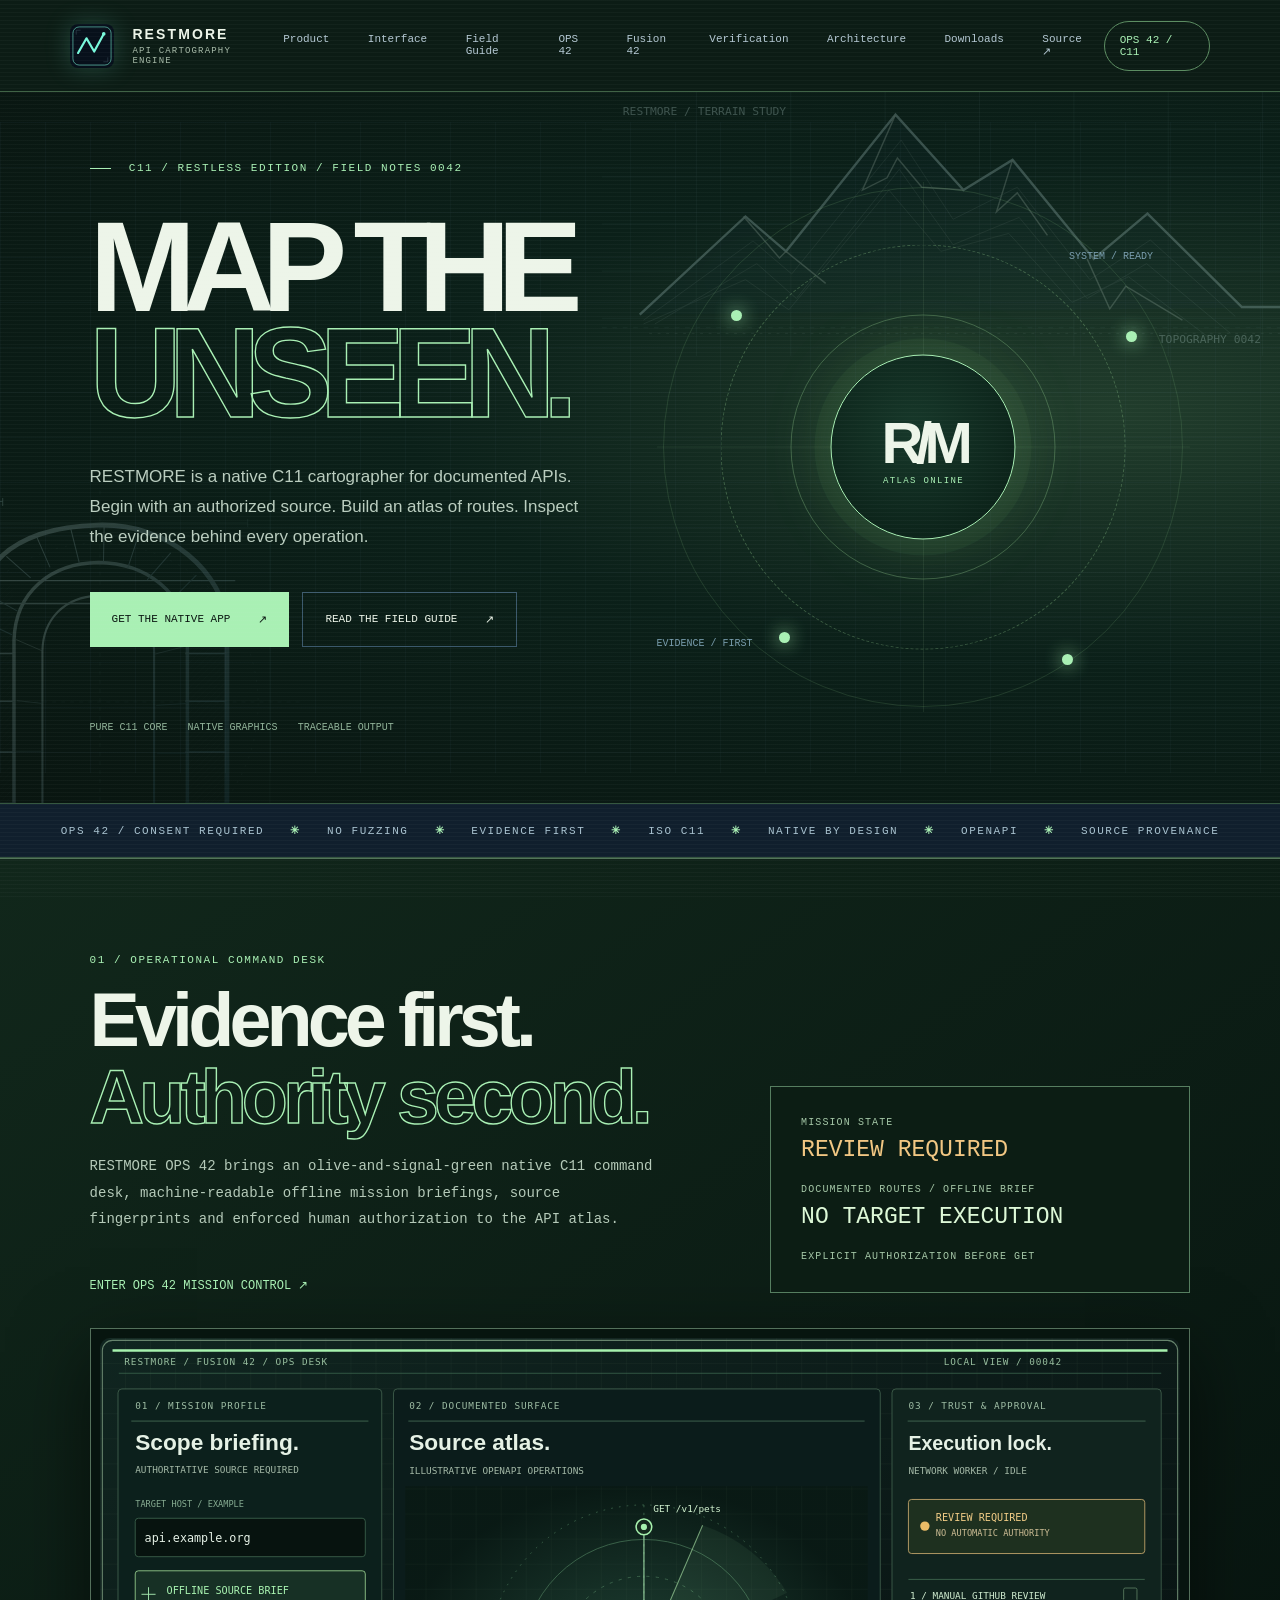
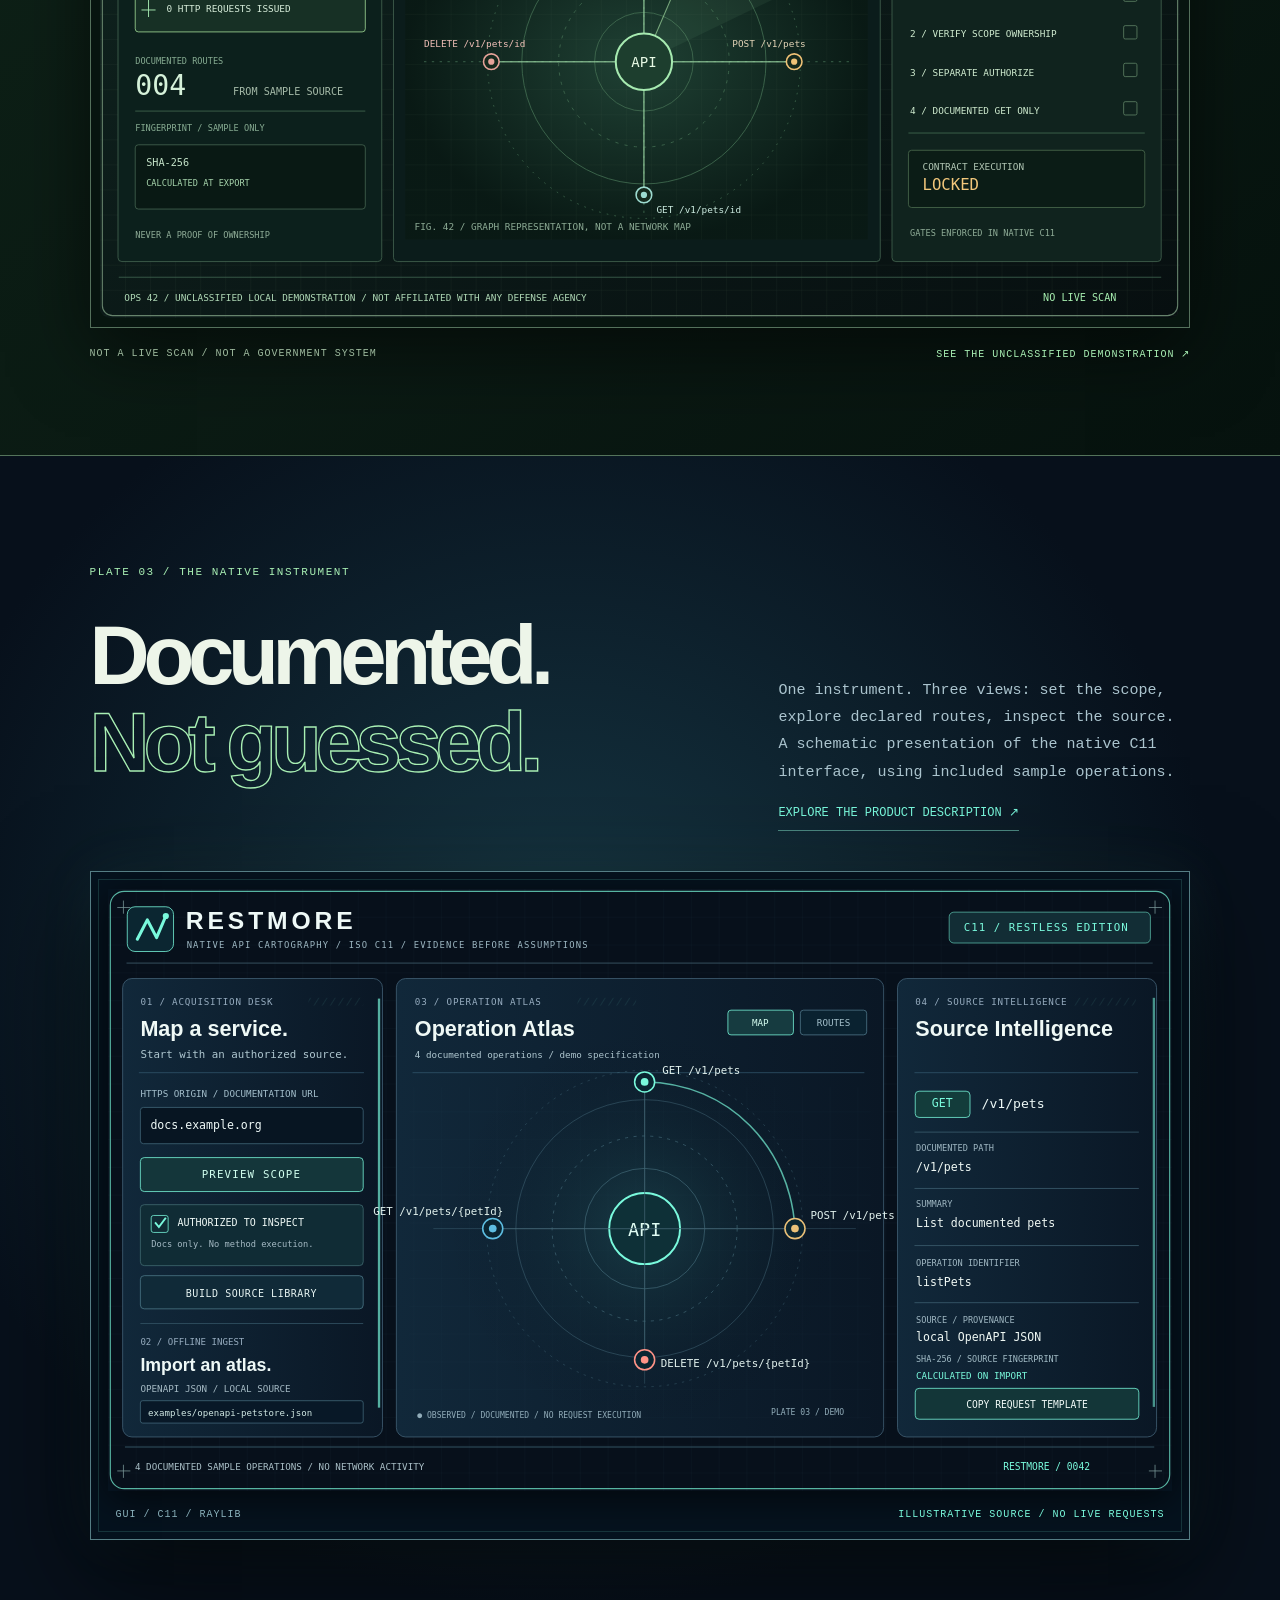
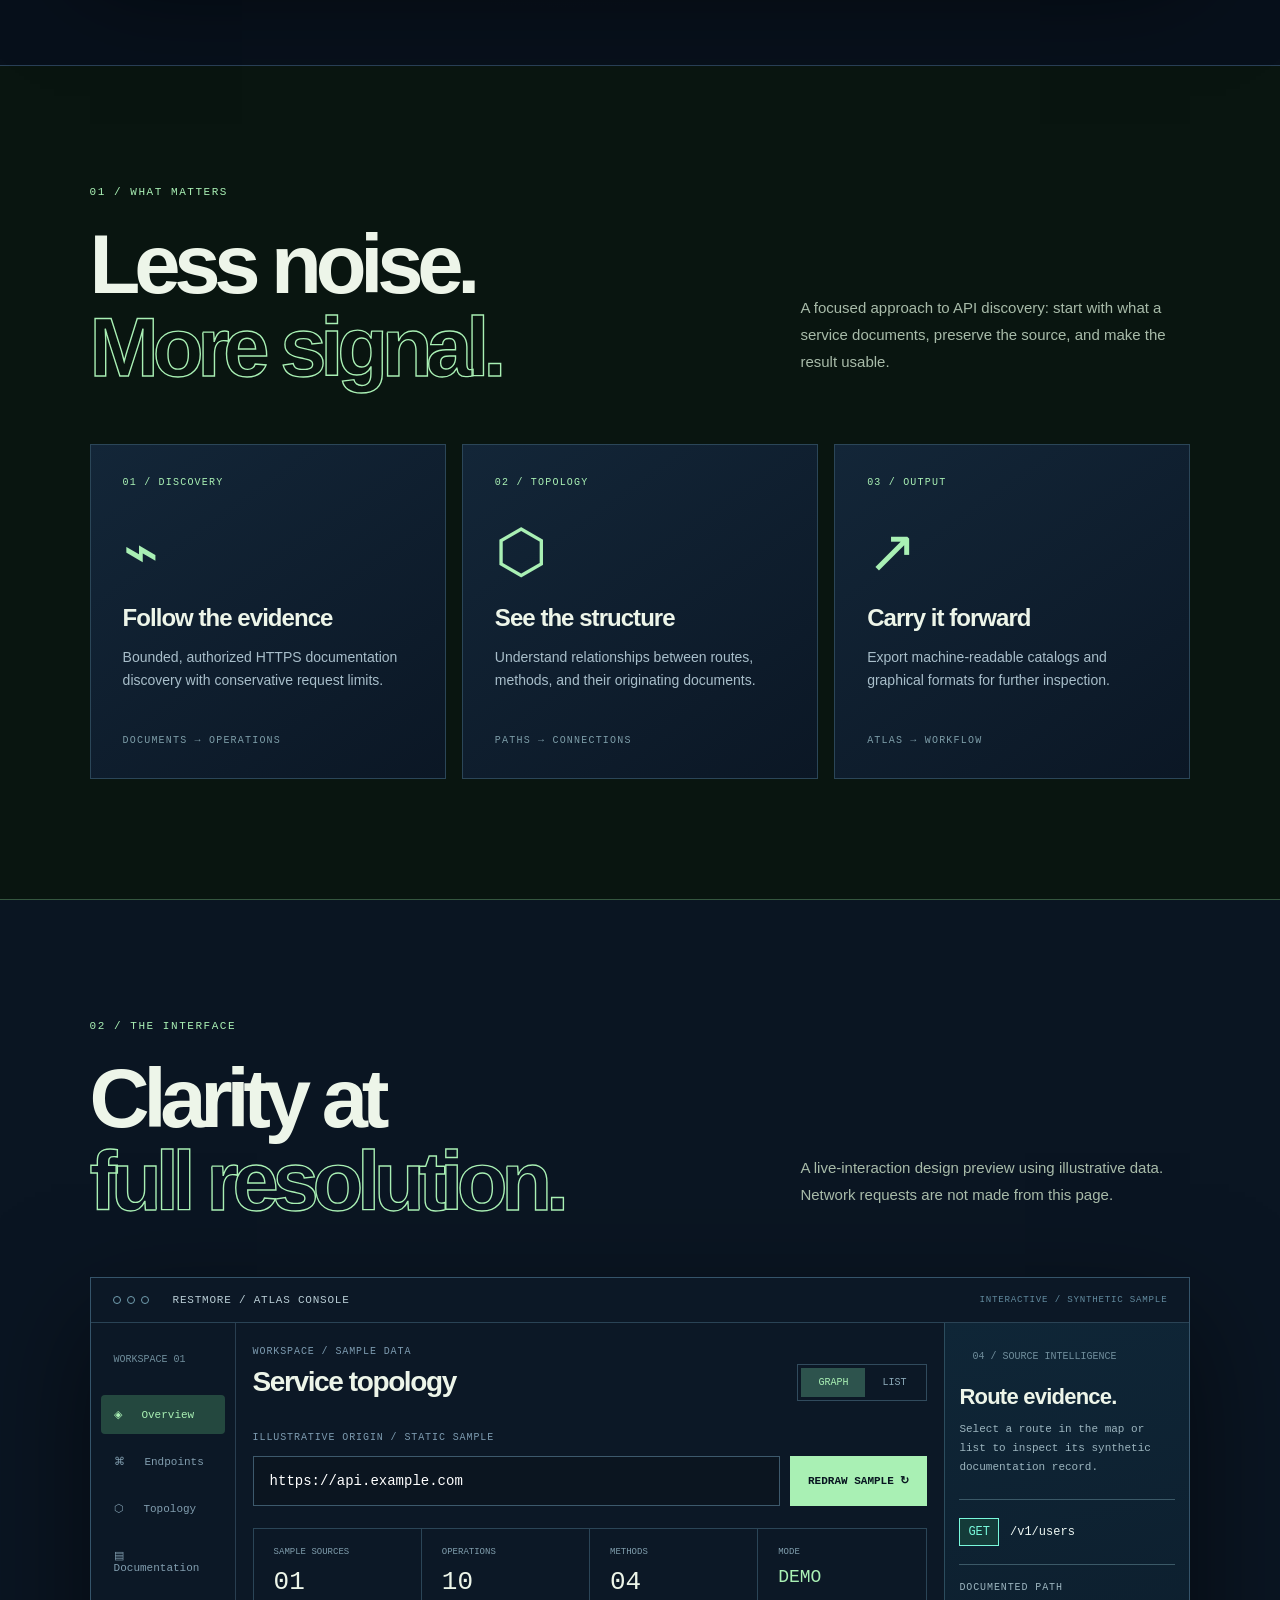
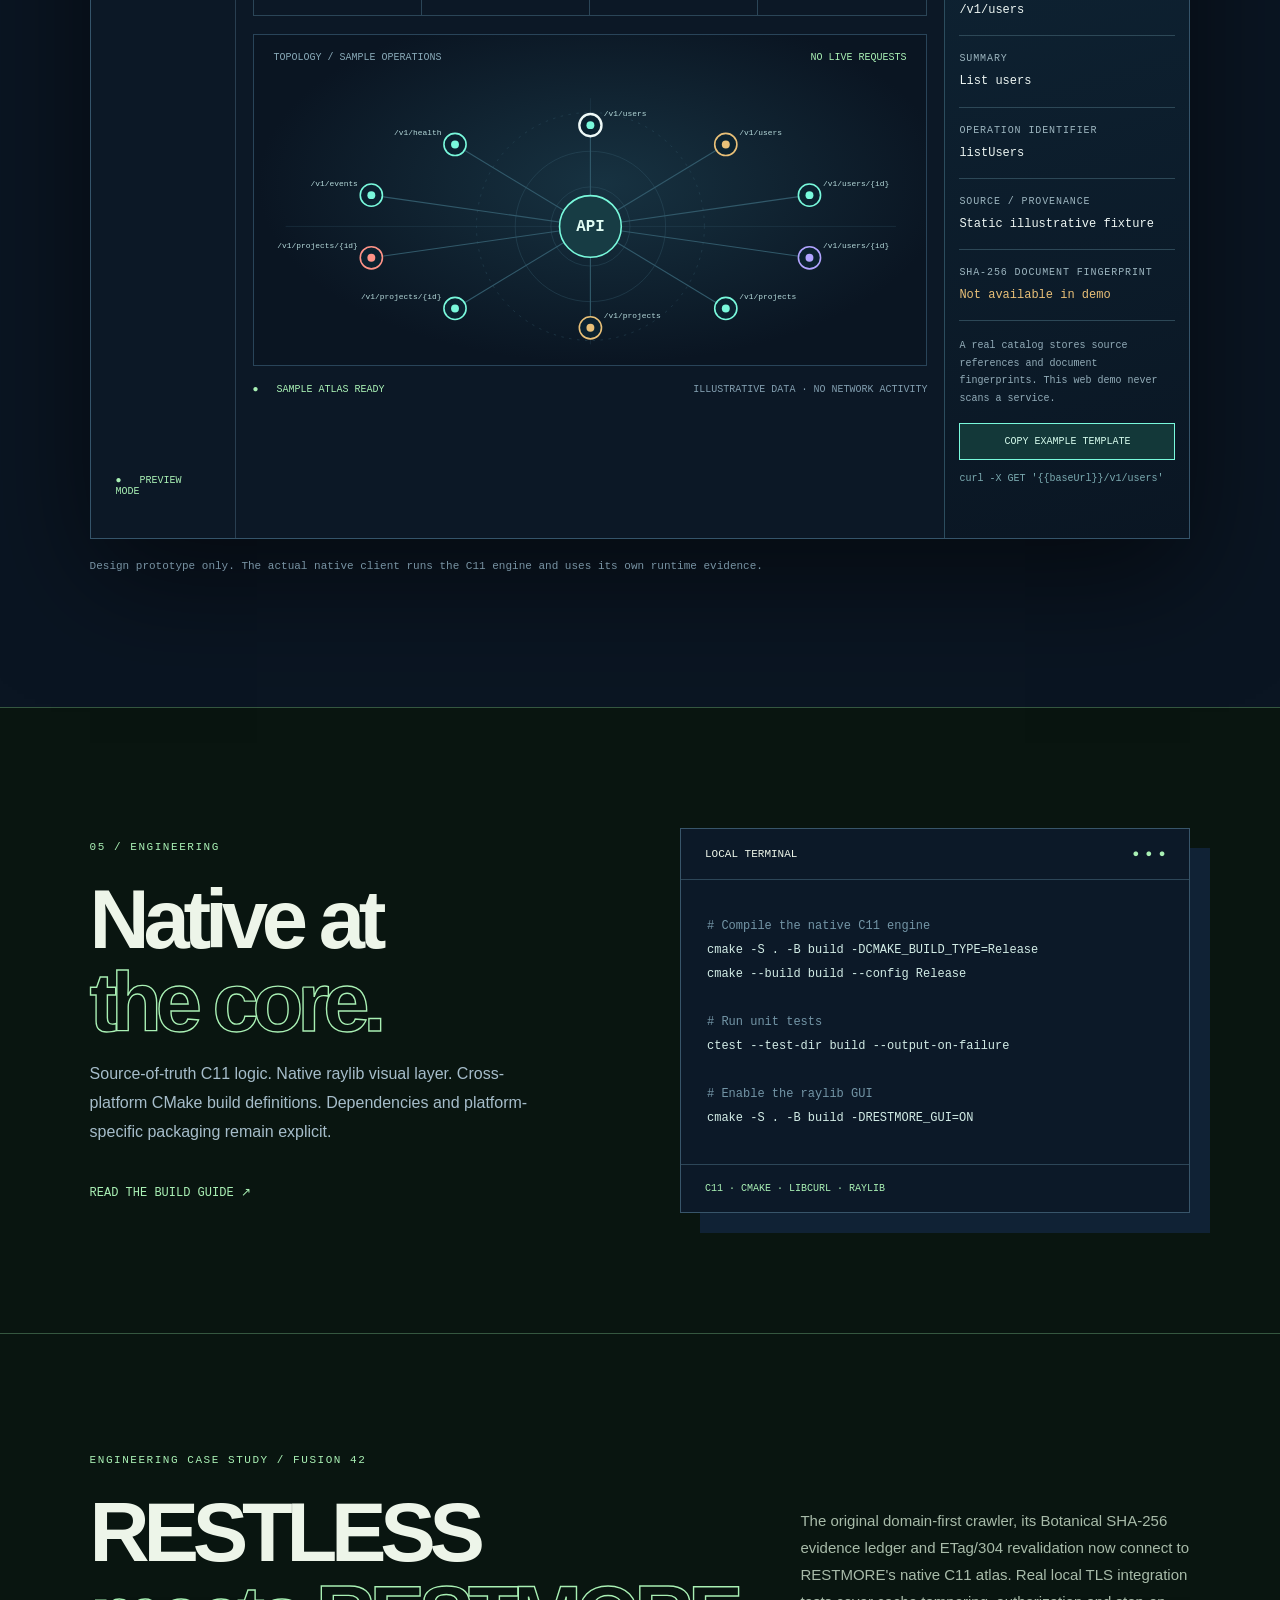
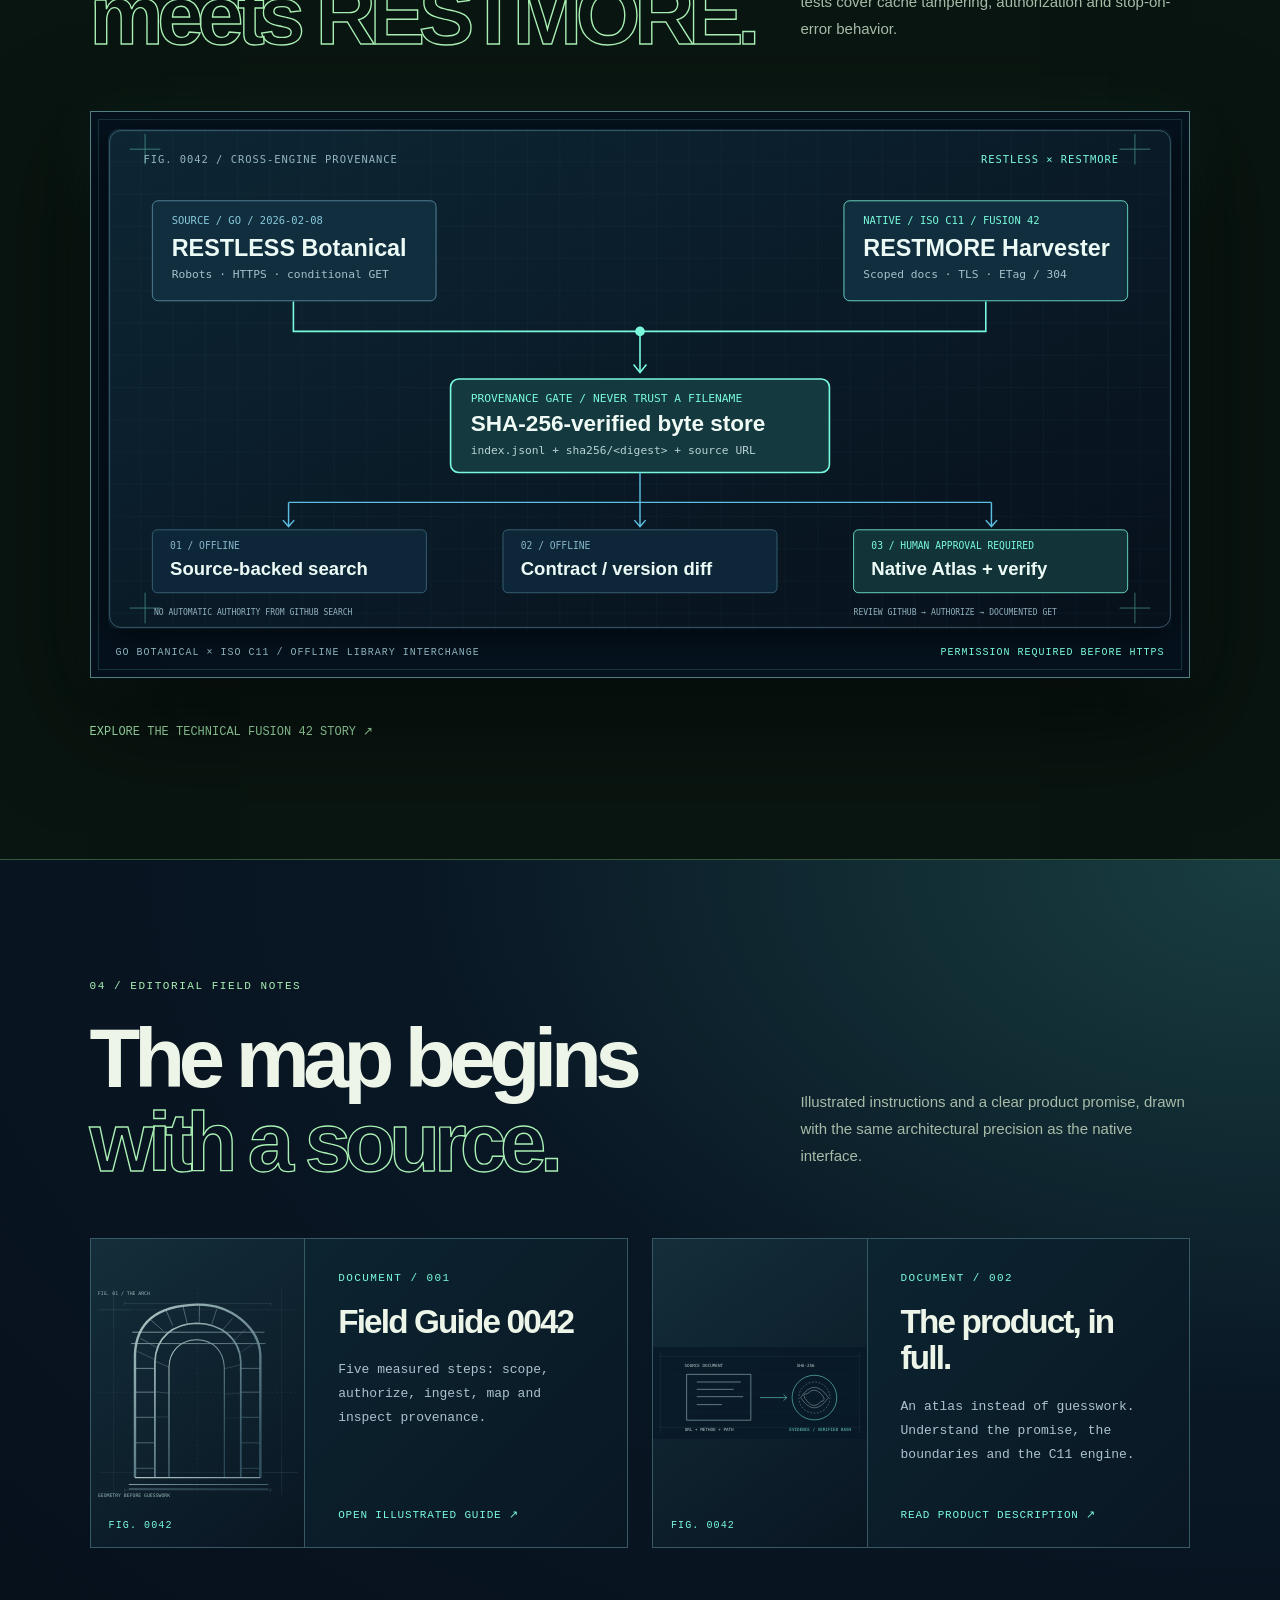
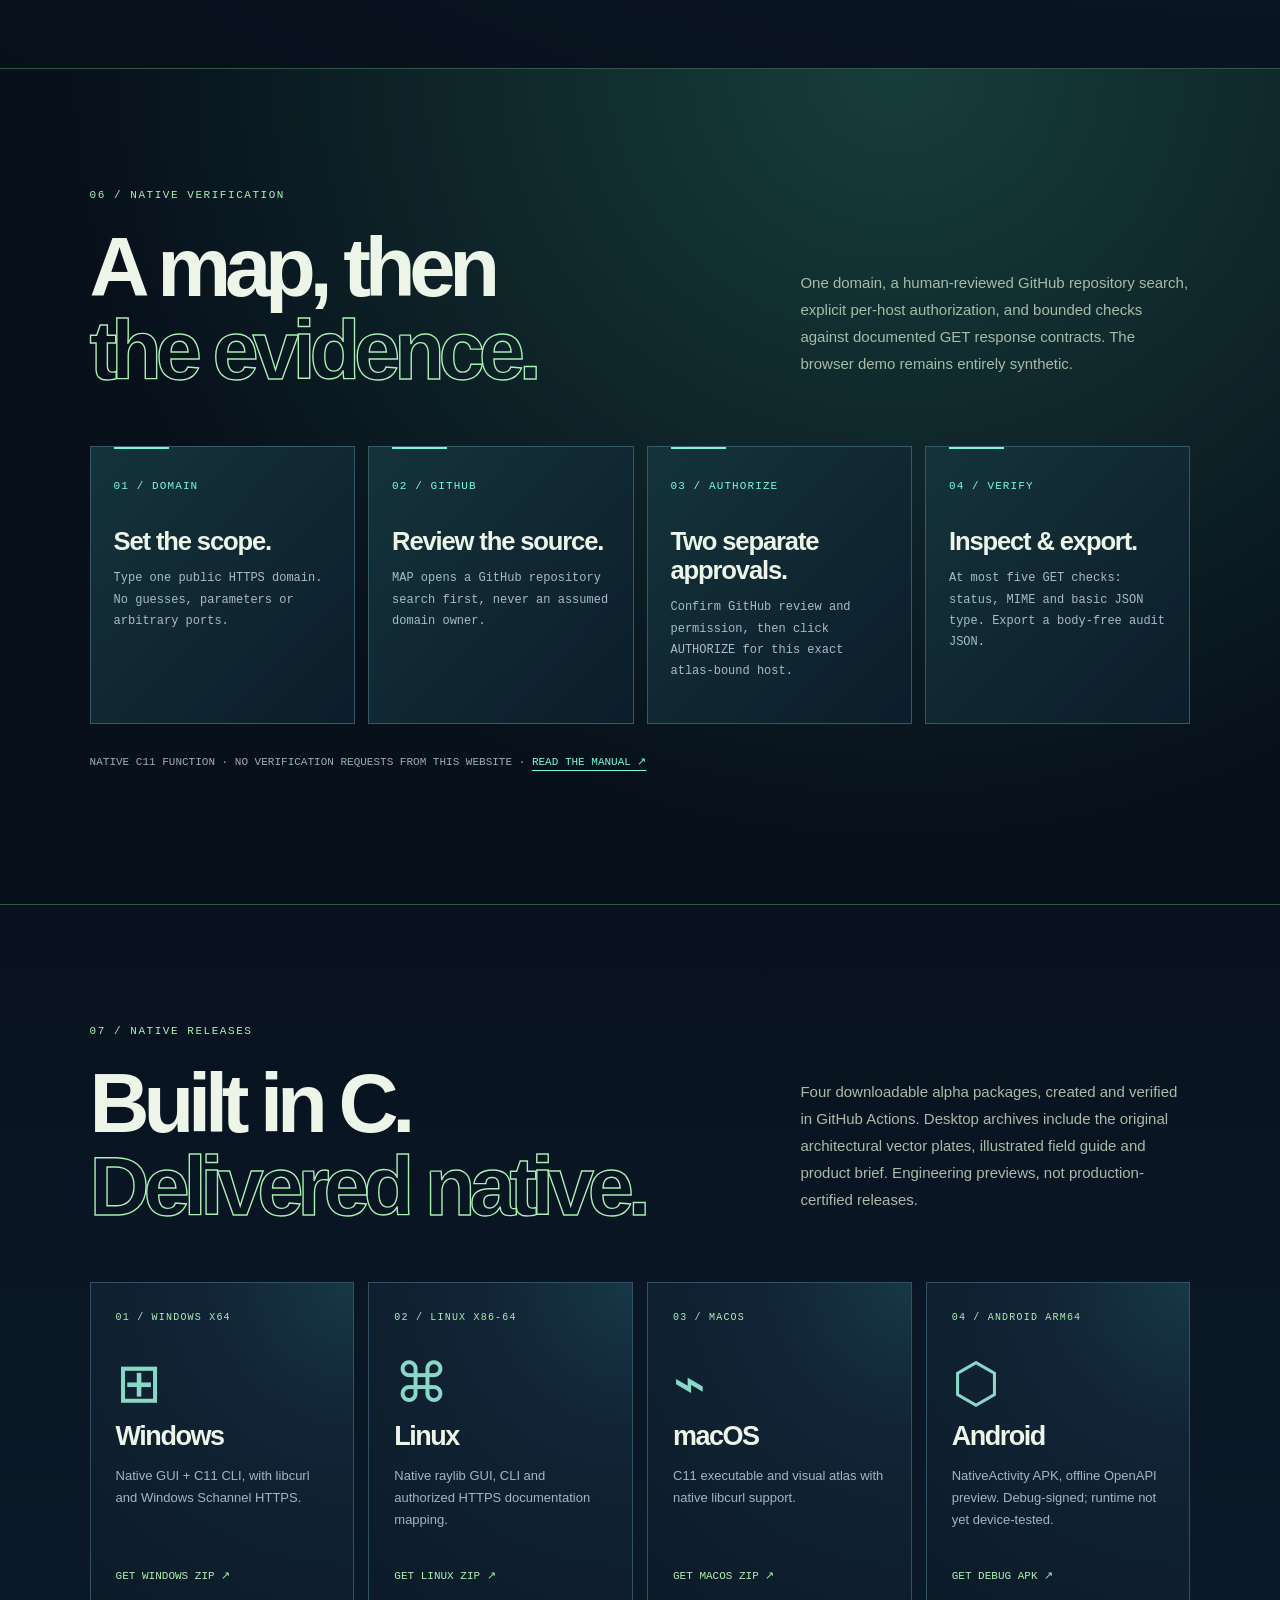
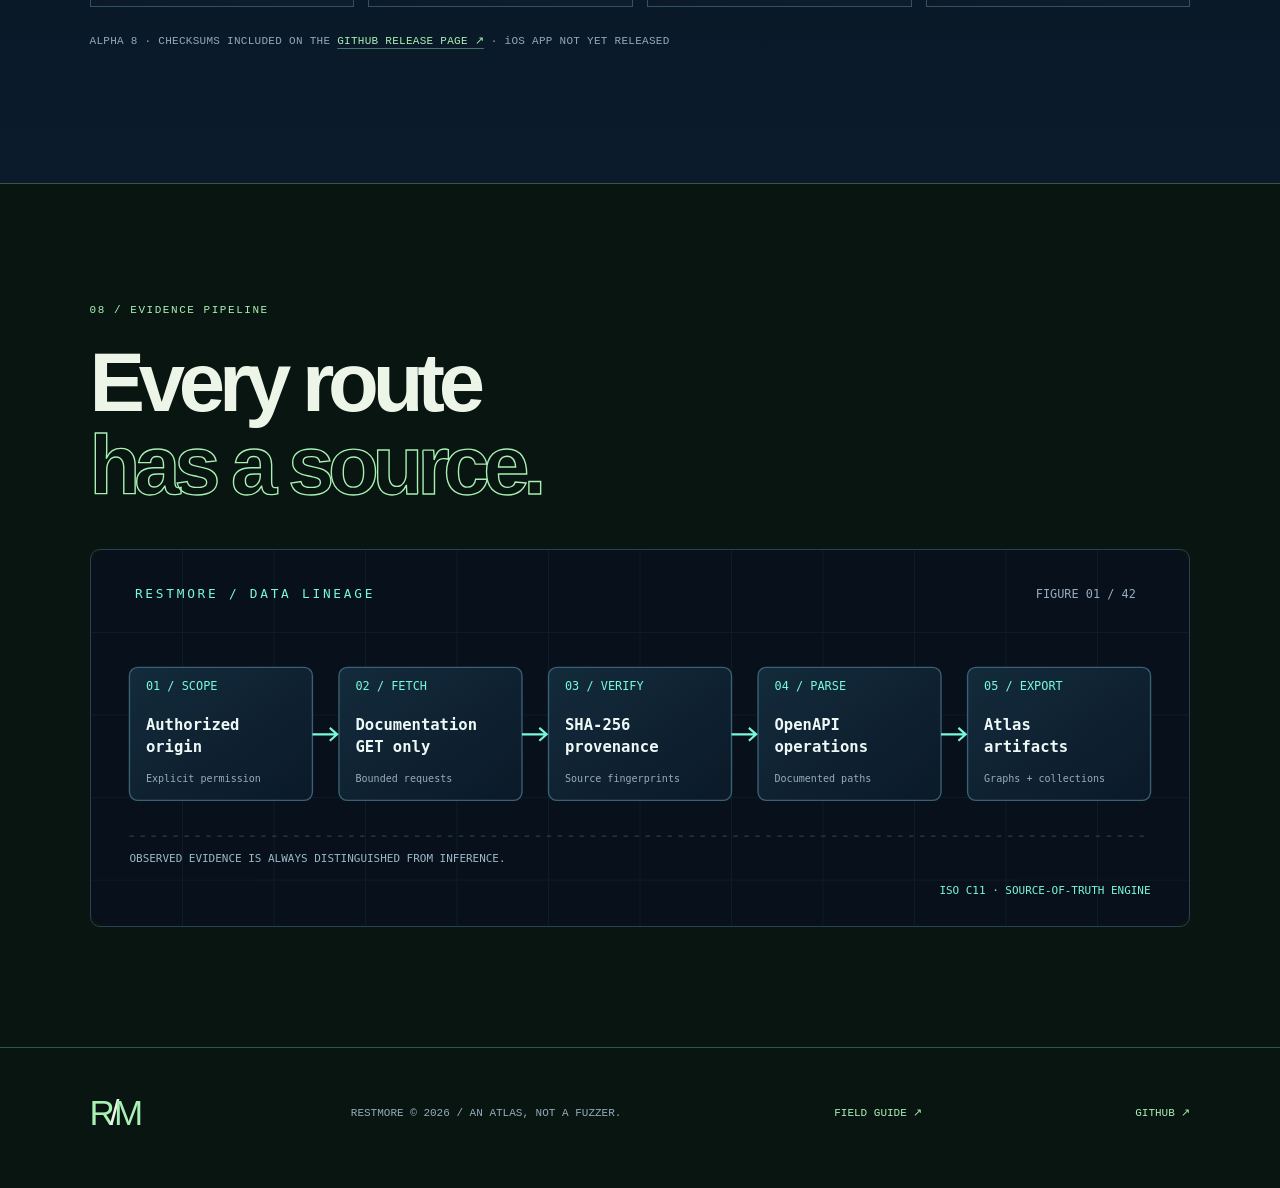
==== commit 6c7f31cf: "docs(release): prepare OPS 42 Alpha 8 version and download destinations" ====
--- a/docs/index.html
+++ b/docs/index.html
@@ -33,10 +33,10 @@
 </section><section class="section field-notes" id="guide"><div class="section-head"><div><div class="eyebrow">04 / EDITORIAL FIELD NOTES</div><h2>The map begins<br><em>with a source.</em></h2></div><p>Illustrated instructions and a clear product promise, drawn with the same architectural precision as the native interface.</p></div><div class="field-notes-grid"><a class="field-note" href="field-guide.html"><div class="field-note-art"><img src="assets/engraved-arch.svg" alt="Graphite-style architectural arch illustration, symbolizing an authorized starting point." loading="lazy"></div><div class="field-note-body"><span>DOCUMENT / 001</span><h3>Field Guide 0042</h3><p>Five measured steps: scope, authorize, ingest, map and inspect provenance.</p><strong>OPEN ILLUSTRATED GUIDE ↗</strong></div></a><a class="field-note" href="product.html"><div class="field-note-art"><img src="assets/evidence-ledger.svg" alt="Original evidence ledger illustration from document to SHA-256 fingerprint." loading="lazy"></div><div class="field-note-body"><span>DOCUMENT / 002</span><h3>The product, in full.</h3><p>An atlas instead of guesswork. Understand the promise, the boundaries and the C11 engine.</p><strong>READ PRODUCT DESCRIPTION ↗</strong></div></a></div></section><section class="section verify-showcase" id="verification"><div class="section-head"><div><div class="eyebrow">06 / NATIVE VERIFICATION</div><h2>A map, then<br><em>the evidence.</em></h2></div><p>One domain, a human-reviewed GitHub repository search, explicit per-host authorization, and bounded checks against documented GET response contracts. The browser demo remains entirely synthetic.</p></div><div class="verify-steps"><article><span>01 / DOMAIN</span><h3>Set the scope.</h3><p>Type one public HTTPS domain. No guesses, parameters or arbitrary ports.</p></article><article><span>02 / GITHUB</span><h3>Review the source.</h3><p>MAP opens a GitHub repository search first, never an assumed domain owner.</p></article><article><span>03 / AUTHORIZE</span><h3>Two separate approvals.</h3><p>Confirm GitHub review and permission, then click AUTHORIZE for this exact atlas-bound host.</p></article><article><span>04 / VERIFY</span><h3>Inspect &amp; export.</h3><p>At most five GET checks: status, MIME and basic JSON type. Export a body-free audit JSON.</p></article></div><p class="verify-note">NATIVE C11 FUNCTION · NO VERIFICATION REQUESTS FROM THIS WEBSITE · <a href="https://github.com/bspippi1337/restmore/blob/main/docs/CONTRACT-VERIFICATION.md">READ THE MANUAL ↗</a></p></section><section class="section download-section" id="downloads">
 <div class="section-head"><div><div class="eyebrow">07 / NATIVE RELEASES</div><h2>Built in C.<br><em>Delivered native.</em></h2></div><p>Four downloadable alpha packages, created and verified in GitHub Actions. Desktop archives include the original architectural vector plates, illustrated field guide and product brief. Engineering previews, not production-certified releases.</p></div>
 <div class="download-grid">
-<a class="download-card" href="https://github.com/bspippi1337/restmore/releases/download/v0.1.0-alpha.7/restmore-v0.1.0-alpha.7-windows-x64-https.zip"><span class="platform">01 / WINDOWS X64</span><span class="platform-mark">⊞</span><strong>Windows</strong><p>Native GUI + C11 CLI, with libcurl and Windows Schannel HTTPS.</p><span class="download-link">GET WINDOWS ZIP ↗</span></a>
-<a class="download-card" href="https://github.com/bspippi1337/restmore/releases/download/v0.1.0-alpha.7/restmore-v0.1.0-alpha.7-linux-x86_64.zip"><span class="platform">02 / LINUX X86-64</span><span class="platform-mark">⌘</span><strong>Linux</strong><p>Native raylib GUI, CLI and authorized HTTPS documentation mapping.</p><span class="download-link">GET LINUX ZIP ↗</span></a>
-<a class="download-card" href="https://github.com/bspippi1337/restmore/releases/download/v0.1.0-alpha.7/restmore-v0.1.0-alpha.7-macos-native.zip"><span class="platform">03 / MACOS</span><span class="platform-mark">⌁</span><strong>macOS</strong><p>C11 executable and visual atlas with native libcurl support.</p><span class="download-link">GET MACOS ZIP ↗</span></a>
-<a class="download-card" href="https://github.com/bspippi1337/restmore/releases/download/v0.1.0-alpha.7/restmore-v0.1.0-alpha.7-android-arm64-debug.apk"><span class="platform">04 / ANDROID ARM64</span><span class="platform-mark">⬡</span><strong>Android</strong><p>NativeActivity APK, offline OpenAPI preview. Debug-signed; runtime not yet device-tested.</p><span class="download-link">GET DEBUG APK ↗</span></a>
+<a class="download-card" href="https://github.com/bspippi1337/restmore/releases/download/v0.1.0-alpha.8/restmore-v0.1.0-alpha.8-windows-x64-https.zip"><span class="platform">01 / WINDOWS X64</span><span class="platform-mark">⊞</span><strong>Windows</strong><p>Native GUI + C11 CLI, with libcurl and Windows Schannel HTTPS.</p><span class="download-link">GET WINDOWS ZIP ↗</span></a>
+<a class="download-card" href="https://github.com/bspippi1337/restmore/releases/download/v0.1.0-alpha.8/restmore-v0.1.0-alpha.8-linux-x86_64.zip"><span class="platform">02 / LINUX X86-64</span><span class="platform-mark">⌘</span><strong>Linux</strong><p>Native raylib GUI, CLI and authorized HTTPS documentation mapping.</p><span class="download-link">GET LINUX ZIP ↗</span></a>
+<a class="download-card" href="https://github.com/bspippi1337/restmore/releases/download/v0.1.0-alpha.8/restmore-v0.1.0-alpha.8-macos-native.zip"><span class="platform">03 / MACOS</span><span class="platform-mark">⌁</span><strong>macOS</strong><p>C11 executable and visual atlas with native libcurl support.</p><span class="download-link">GET MACOS ZIP ↗</span></a>
+<a class="download-card" href="https://github.com/bspippi1337/restmore/releases/download/v0.1.0-alpha.8/restmore-v0.1.0-alpha.8-android-arm64-debug.apk"><span class="platform">04 / ANDROID ARM64</span><span class="platform-mark">⬡</span><strong>Android</strong><p>NativeActivity APK, offline OpenAPI preview. Debug-signed; runtime not yet device-tested.</p><span class="download-link">GET DEBUG APK ↗</span></a>
 </div>
-<p class="download-disclaimer">ALPHA 6 · CHECKSUMS INCLUDED ON THE <a href="https://github.com/bspippi1337/restmore/releases/tag/v0.1.0-alpha.7">GITHUB RELEASE PAGE ↗</a> · iOS APP NOT YET RELEASED</p>
+<p class="download-disclaimer">ALPHA 8 · CHECKSUMS INCLUDED ON THE <a href="https://github.com/bspippi1337/restmore/releases/tag/v0.1.0-alpha.8">GITHUB RELEASE PAGE ↗</a> · iOS APP NOT YET RELEASED</p>
 </section><section class="section evidence"><div class="eyebrow">08 / EVIDENCE PIPELINE</div><h2>Every route<br><em>has a source.</em></h2><img src="assets/evidence-pipeline.svg" style="display:block;width:100%;margin-top:42px;border:1px solid #294057;border-radius:10px" alt="Five-stage RESTMORE pipeline: authorized scope, bounded documentation fetch, SHA-256 provenance, OpenAPI parsing, atlas exports." loading="lazy"></section></main><footer class="footer"><strong>R<span>/</span>M</strong><span>RESTMORE © 2026 / AN ATLAS, NOT A FUZZER.</span><a href="field-guide.html">FIELD GUIDE ↗</a><a href="https://github.com/bspippi1337/restmore">GITHUB ↗</a></footer><script src="app.js"></script></body></html>
